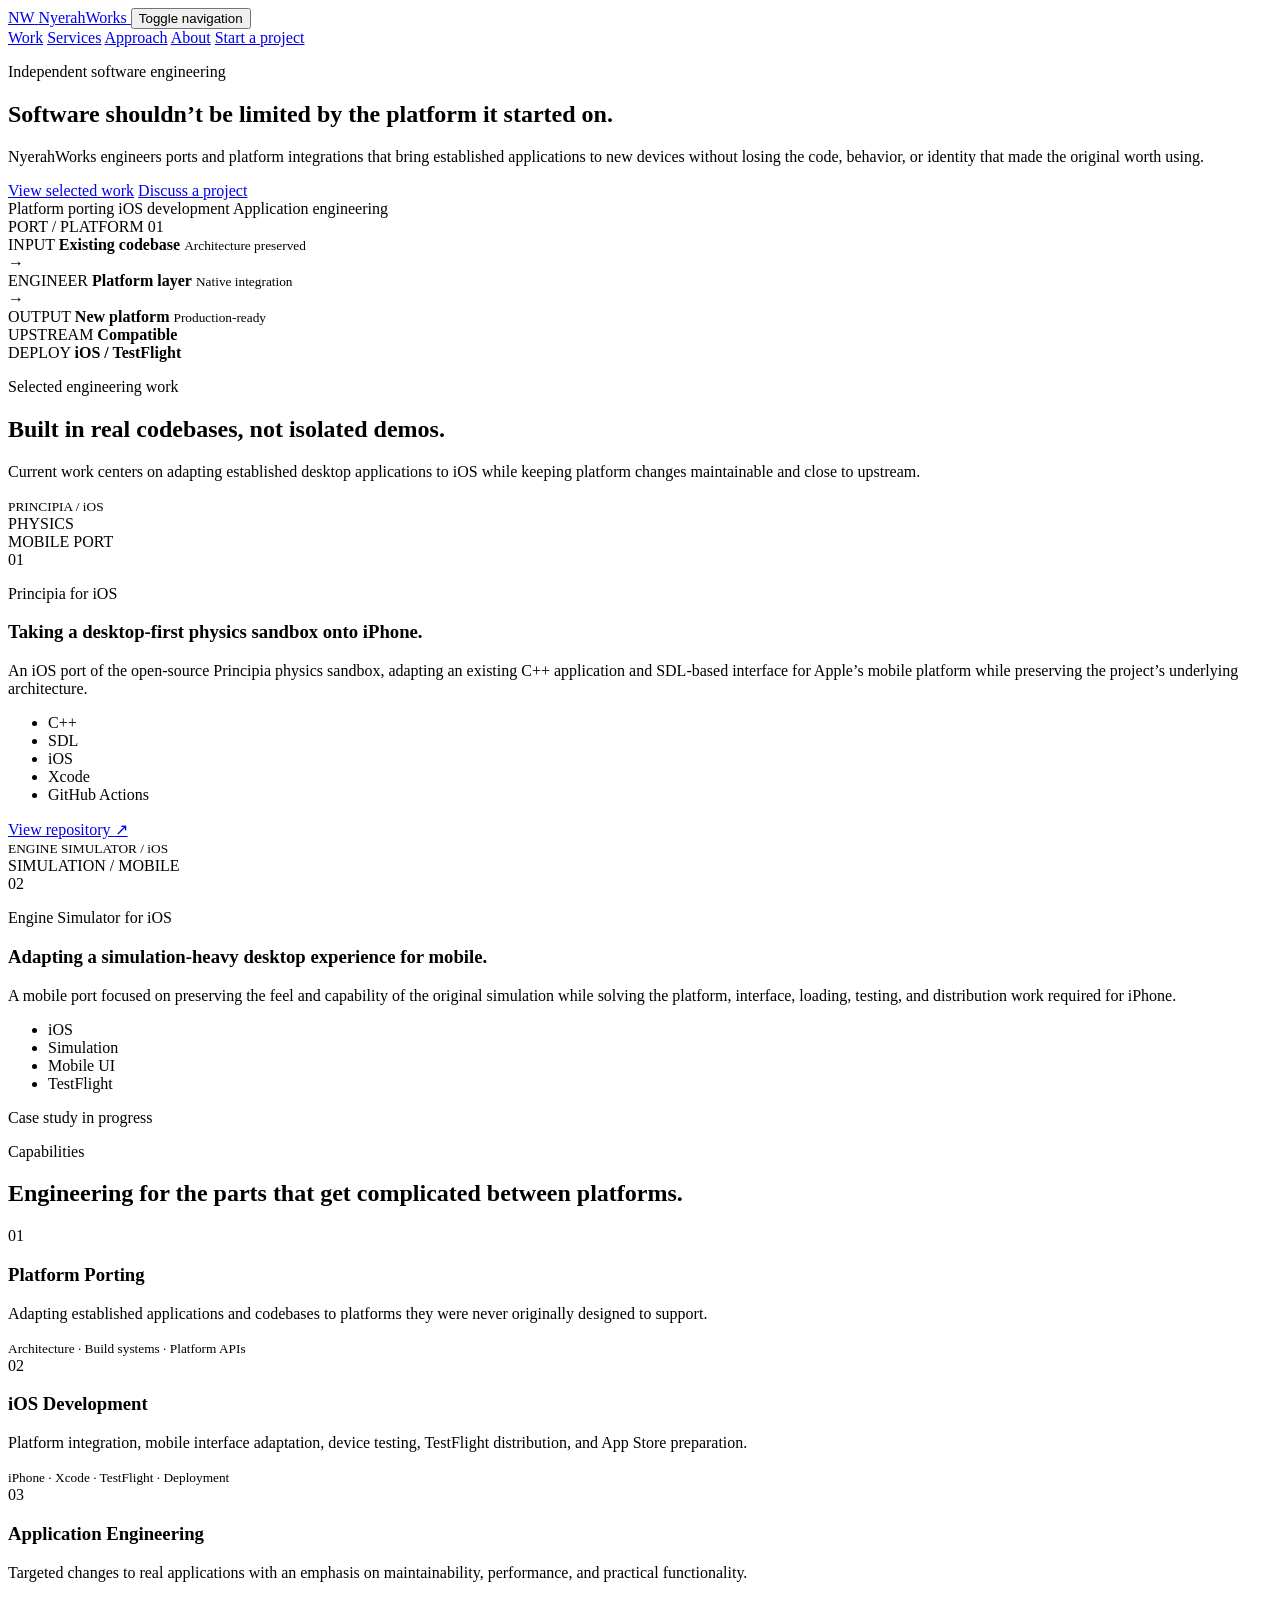
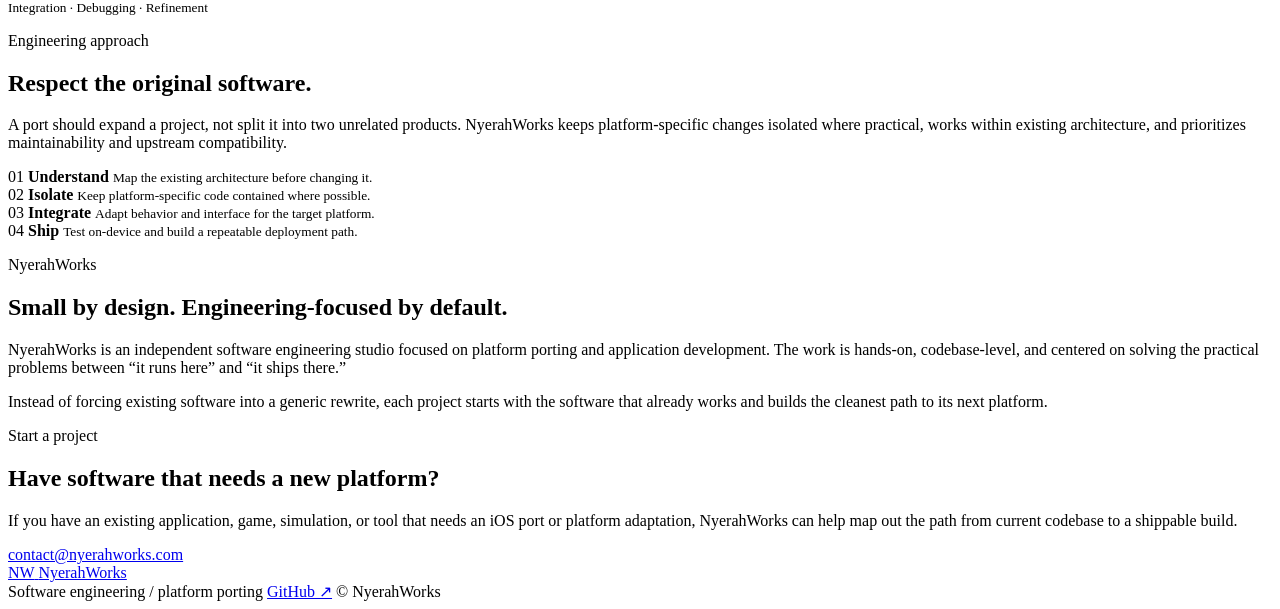
==== index.html @ f7ec05fd "Build initial NyerahWorks homepage" ====
<!doctype html>
<html lang="en">
<head>
  <meta charset="utf-8">
  <meta name="viewport" content="width=device-width, initial-scale=1">
  <meta name="description" content="NyerahWorks is an independent software engineering studio focused on platform porting, iOS development, and application engineering.">
  <meta name="theme-color" content="#0b0d10">
  <title>NyerahWorks — Software Engineering & Platform Porting</title>
  <link rel="stylesheet" href="styles.css">
  <script src="script.js" defer></script>
</head>
<body>
  <div class="site-shell">
    <header class="site-header" data-header>
      <a class="brand" href="#top" aria-label="NyerahWorks home">
        <span class="brand-mark" aria-hidden="true">NW</span>
        <span class="brand-name">NyerahWorks</span>
      </a>

      <button class="menu-button" type="button" aria-expanded="false" aria-controls="site-nav" data-menu-button>
        <span></span><span></span>
        <span class="sr-only">Toggle navigation</span>
      </button>

      <nav class="site-nav" id="site-nav" data-nav>
        <a href="#work">Work</a>
        <a href="#services">Services</a>
        <a href="#approach">Approach</a>
        <a href="#about">About</a>
        <a class="nav-cta" href="#contact">Start a project</a>
      </nav>
    </header>

    <main id="top">
      <section class="hero section-pad">
        <div class="hero-copy reveal">
          <p class="eyebrow">Independent software engineering</p>
          <h1>Software shouldn’t be limited by the platform it started on.</h1>
          <p class="hero-lede">NyerahWorks engineers ports and platform integrations that bring established applications to new devices without losing the code, behavior, or identity that made the original worth using.</p>
          <div class="hero-actions">
            <a class="button button-primary" href="#work">View selected work</a>
            <a class="button button-secondary" href="#contact">Discuss a project</a>
          </div>
          <div class="hero-meta" aria-label="Core capabilities">
            <span>Platform porting</span>
            <span>iOS development</span>
            <span>Application engineering</span>
          </div>
        </div>

        <div class="hero-visual reveal" aria-label="NyerahWorks engineering workflow graphic">
          <div class="visual-grid"></div>
          <div class="pipeline-card pipeline-card-main">
            <div class="panel-topline">
              <span class="status-dot"></span>
              <span>PORT / PLATFORM</span>
              <span>01</span>
            </div>
            <div class="pipeline-flow">
              <div class="pipeline-node">
                <span class="node-kicker">INPUT</span>
                <strong>Existing codebase</strong>
                <small>Architecture preserved</small>
              </div>
              <span class="pipeline-arrow">→</span>
              <div class="pipeline-node active">
                <span class="node-kicker">ENGINEER</span>
                <strong>Platform layer</strong>
                <small>Native integration</small>
              </div>
              <span class="pipeline-arrow">→</span>
              <div class="pipeline-node">
                <span class="node-kicker">OUTPUT</span>
                <strong>New platform</strong>
                <small>Production-ready</small>
              </div>
            </div>
            <div class="code-lines" aria-hidden="true">
              <span style="--w: 78%"></span>
              <span style="--w: 56%"></span>
              <span style="--w: 86%"></span>
              <span style="--w: 43%"></span>
            </div>
          </div>
          <div class="pipeline-card mini-card mini-card-one">
            <span>UPSTREAM</span>
            <strong>Compatible</strong>
          </div>
          <div class="pipeline-card mini-card mini-card-two">
            <span>DEPLOY</span>
            <strong>iOS / TestFlight</strong>
          </div>
        </div>
      </section>

      <section class="work section-pad" id="work">
        <div class="section-heading reveal">
          <div>
            <p class="eyebrow">Selected engineering work</p>
            <h2>Built in real codebases, not isolated demos.</h2>
          </div>
          <p>Current work centers on adapting established desktop applications to iOS while keeping platform changes maintainable and close to upstream.</p>
        </div>

        <article class="project project-principia reveal">
          <div class="project-media">
            <div class="device-window">
              <div class="device-toolbar">
                <span></span><span></span><span></span>
                <small>PRINCIPIA / iOS</small>
              </div>
              <div class="principia-scene" aria-hidden="true">
                <div class="scene-grid"></div>
                <div class="scene-object object-a"></div>
                <div class="scene-object object-b"></div>
                <div class="scene-object object-c"></div>
                <div class="scene-hud hud-one">PHYSICS</div>
                <div class="scene-hud hud-two">MOBILE PORT</div>
              </div>
            </div>
          </div>
          <div class="project-copy">
            <div class="project-number">01</div>
            <p class="eyebrow">Principia for iOS</p>
            <h3>Taking a desktop-first physics sandbox onto iPhone.</h3>
            <p>An iOS port of the open-source Principia physics sandbox, adapting an existing C++ application and SDL-based interface for Apple’s mobile platform while preserving the project’s underlying architecture.</p>
            <ul class="tag-list" aria-label="Principia technologies">
              <li>C++</li>
              <li>SDL</li>
              <li>iOS</li>
              <li>Xcode</li>
              <li>GitHub Actions</li>
            </ul>
            <a class="text-link" href="https://github.com/NyerahMT/principia-ios">View repository <span>↗</span></a>
          </div>
        </article>

        <article class="project project-engine reveal">
          <div class="project-media">
            <div class="device-window">
              <div class="device-toolbar">
                <span></span><span></span><span></span>
                <small>ENGINE SIMULATOR / iOS</small>
              </div>
              <div class="engine-scene" aria-hidden="true">
                <div class="engine-gauge gauge-left"><i></i></div>
                <div class="engine-gauge gauge-right"><i></i></div>
                <div class="waveform"></div>
                <div class="engine-label">SIMULATION / MOBILE</div>
              </div>
            </div>
          </div>
          <div class="project-copy">
            <div class="project-number">02</div>
            <p class="eyebrow">Engine Simulator for iOS</p>
            <h3>Adapting a simulation-heavy desktop experience for mobile.</h3>
            <p>A mobile port focused on preserving the feel and capability of the original simulation while solving the platform, interface, loading, testing, and distribution work required for iPhone.</p>
            <ul class="tag-list" aria-label="Engine Simulator technologies">
              <li>iOS</li>
              <li>Simulation</li>
              <li>Mobile UI</li>
              <li>TestFlight</li>
            </ul>
            <span class="text-link muted">Case study in progress</span>
          </div>
        </article>
      </section>

      <section class="services section-pad" id="services">
        <div class="section-heading reveal">
          <div>
            <p class="eyebrow">Capabilities</p>
            <h2>Engineering for the parts that get complicated between platforms.</h2>
          </div>
        </div>

        <div class="service-grid">
          <article class="service-card reveal">
            <span class="service-index">01</span>
            <h3>Platform Porting</h3>
            <p>Adapting established applications and codebases to platforms they were never originally designed to support.</p>
            <div class="service-line"></div>
            <small>Architecture · Build systems · Platform APIs</small>
          </article>
          <article class="service-card reveal">
            <span class="service-index">02</span>
            <h3>iOS Development</h3>
            <p>Platform integration, mobile interface adaptation, device testing, TestFlight distribution, and App Store preparation.</p>
            <div class="service-line"></div>
            <small>iPhone · Xcode · TestFlight · Deployment</small>
          </article>
          <article class="service-card reveal">
            <span class="service-index">03</span>
            <h3>Application Engineering</h3>
            <p>Targeted changes to real applications with an emphasis on maintainability, performance, and practical functionality.</p>
            <div class="service-line"></div>
            <small>Integration · Debugging · Refinement</small>
          </article>
        </div>
      </section>

      <section class="approach section-pad" id="approach">
        <div class="approach-copy reveal">
          <p class="eyebrow">Engineering approach</p>
          <h2>Respect the original software.</h2>
          <p>A port should expand a project, not split it into two unrelated products. NyerahWorks keeps platform-specific changes isolated where practical, works within existing architecture, and prioritizes maintainability and upstream compatibility.</p>
        </div>
        <div class="approach-diagram reveal">
          <div class="approach-step">
            <span>01</span>
            <strong>Understand</strong>
            <small>Map the existing architecture before changing it.</small>
          </div>
          <div class="approach-step">
            <span>02</span>
            <strong>Isolate</strong>
            <small>Keep platform-specific code contained where possible.</small>
          </div>
          <div class="approach-step">
            <span>03</span>
            <strong>Integrate</strong>
            <small>Adapt behavior and interface for the target platform.</small>
          </div>
          <div class="approach-step">
            <span>04</span>
            <strong>Ship</strong>
            <small>Test on-device and build a repeatable deployment path.</small>
          </div>
        </div>
      </section>

      <section class="about section-pad" id="about">
        <div class="about-card reveal">
          <p class="eyebrow">NyerahWorks</p>
          <h2>Small by design. Engineering-focused by default.</h2>
          <div class="about-columns">
            <p>NyerahWorks is an independent software engineering studio focused on platform porting and application development. The work is hands-on, codebase-level, and centered on solving the practical problems between “it runs here” and “it ships there.”</p>
            <p>Instead of forcing existing software into a generic rewrite, each project starts with the software that already works and builds the cleanest path to its next platform.</p>
          </div>
        </div>
      </section>

      <section class="contact section-pad" id="contact">
        <div class="contact-card reveal">
          <div>
            <p class="eyebrow">Start a project</p>
            <h2>Have software that needs a new platform?</h2>
          </div>
          <div class="contact-copy">
            <p>If you have an existing application, game, simulation, or tool that needs an iOS port or platform adaptation, NyerahWorks can help map out the path from current codebase to a shippable build.</p>
            <a class="button button-primary" href="mailto:contact@nyerahworks.com">contact@nyerahworks.com</a>
          </div>
        </div>
      </section>
    </main>

    <footer class="site-footer">
      <a class="brand footer-brand" href="#top">
        <span class="brand-mark" aria-hidden="true">NW</span>
        <span class="brand-name">NyerahWorks</span>
      </a>
      <div class="footer-meta">
        <span>Software engineering / platform porting</span>
        <a href="https://github.com/NyerahMT">GitHub ↗</a>
        <span>© <span data-year></span> NyerahWorks</span>
      </div>
    </footer>
  </div>
</body>
</html>
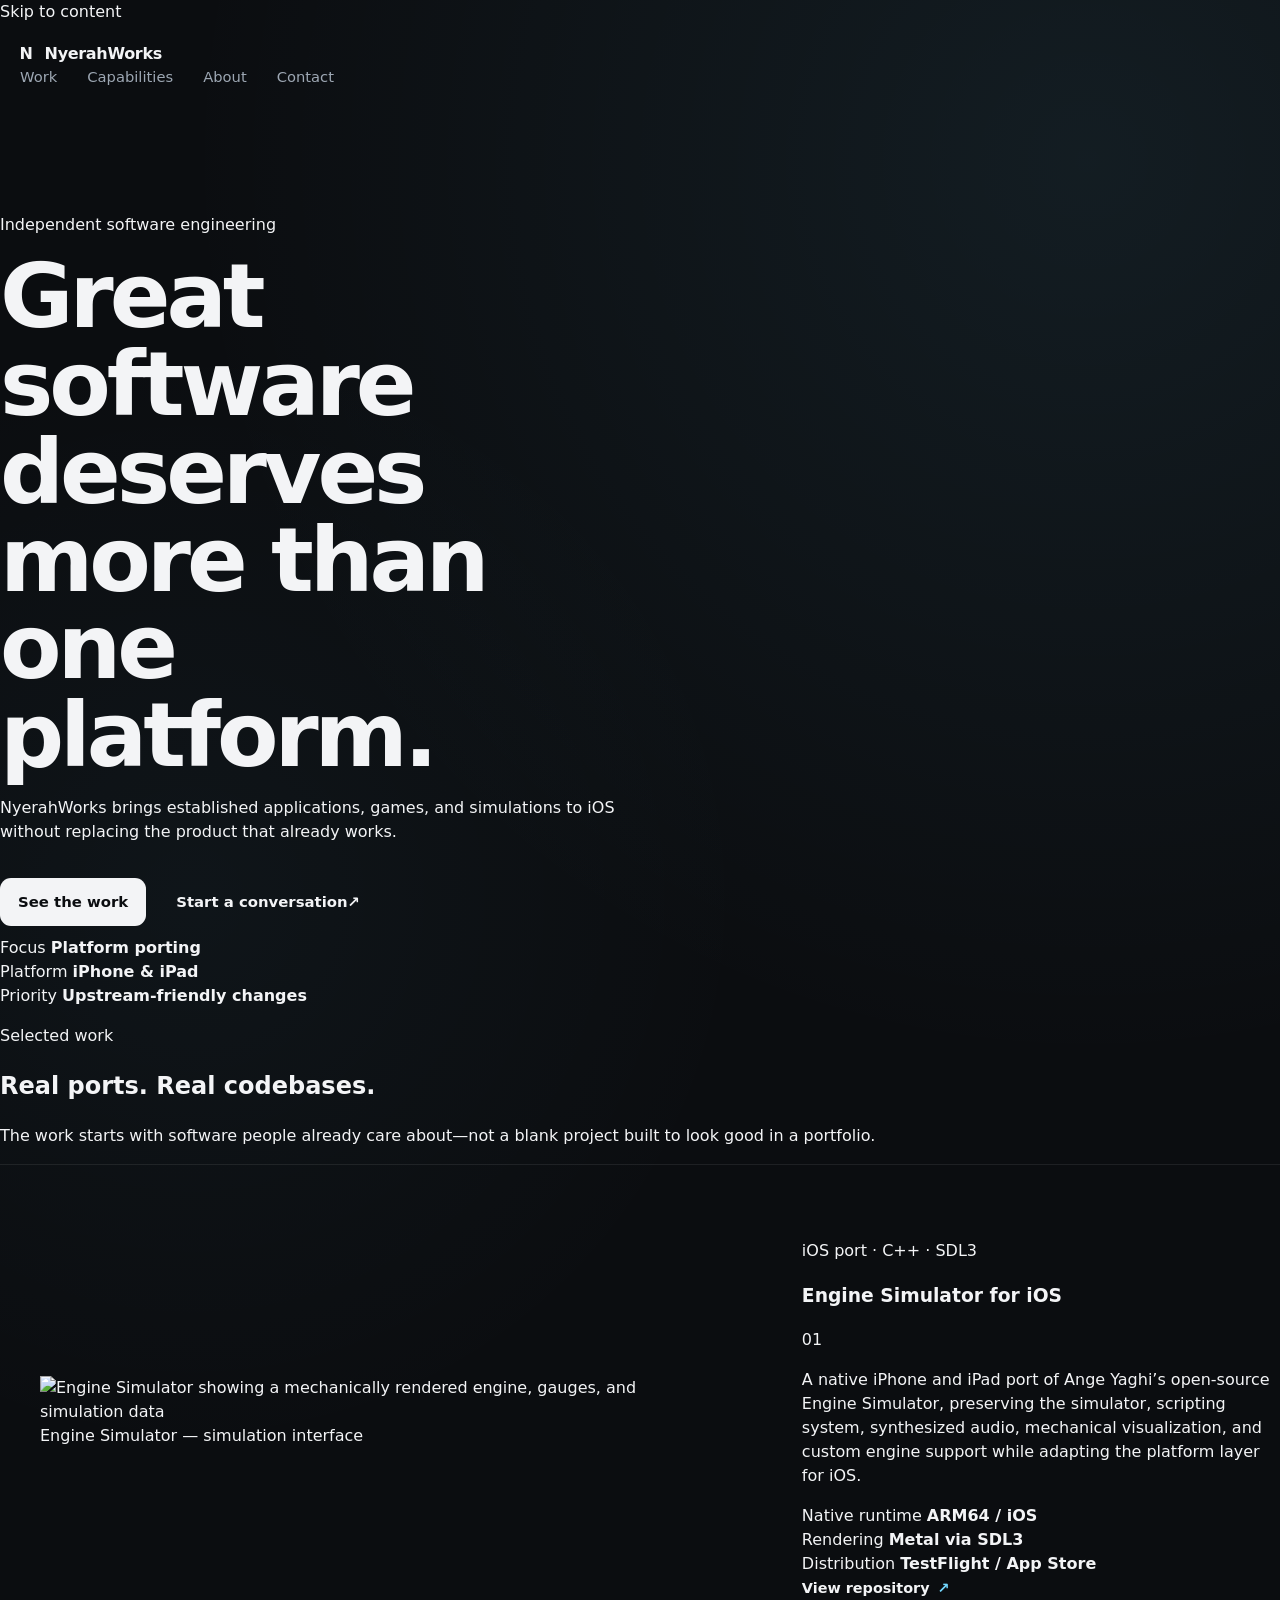
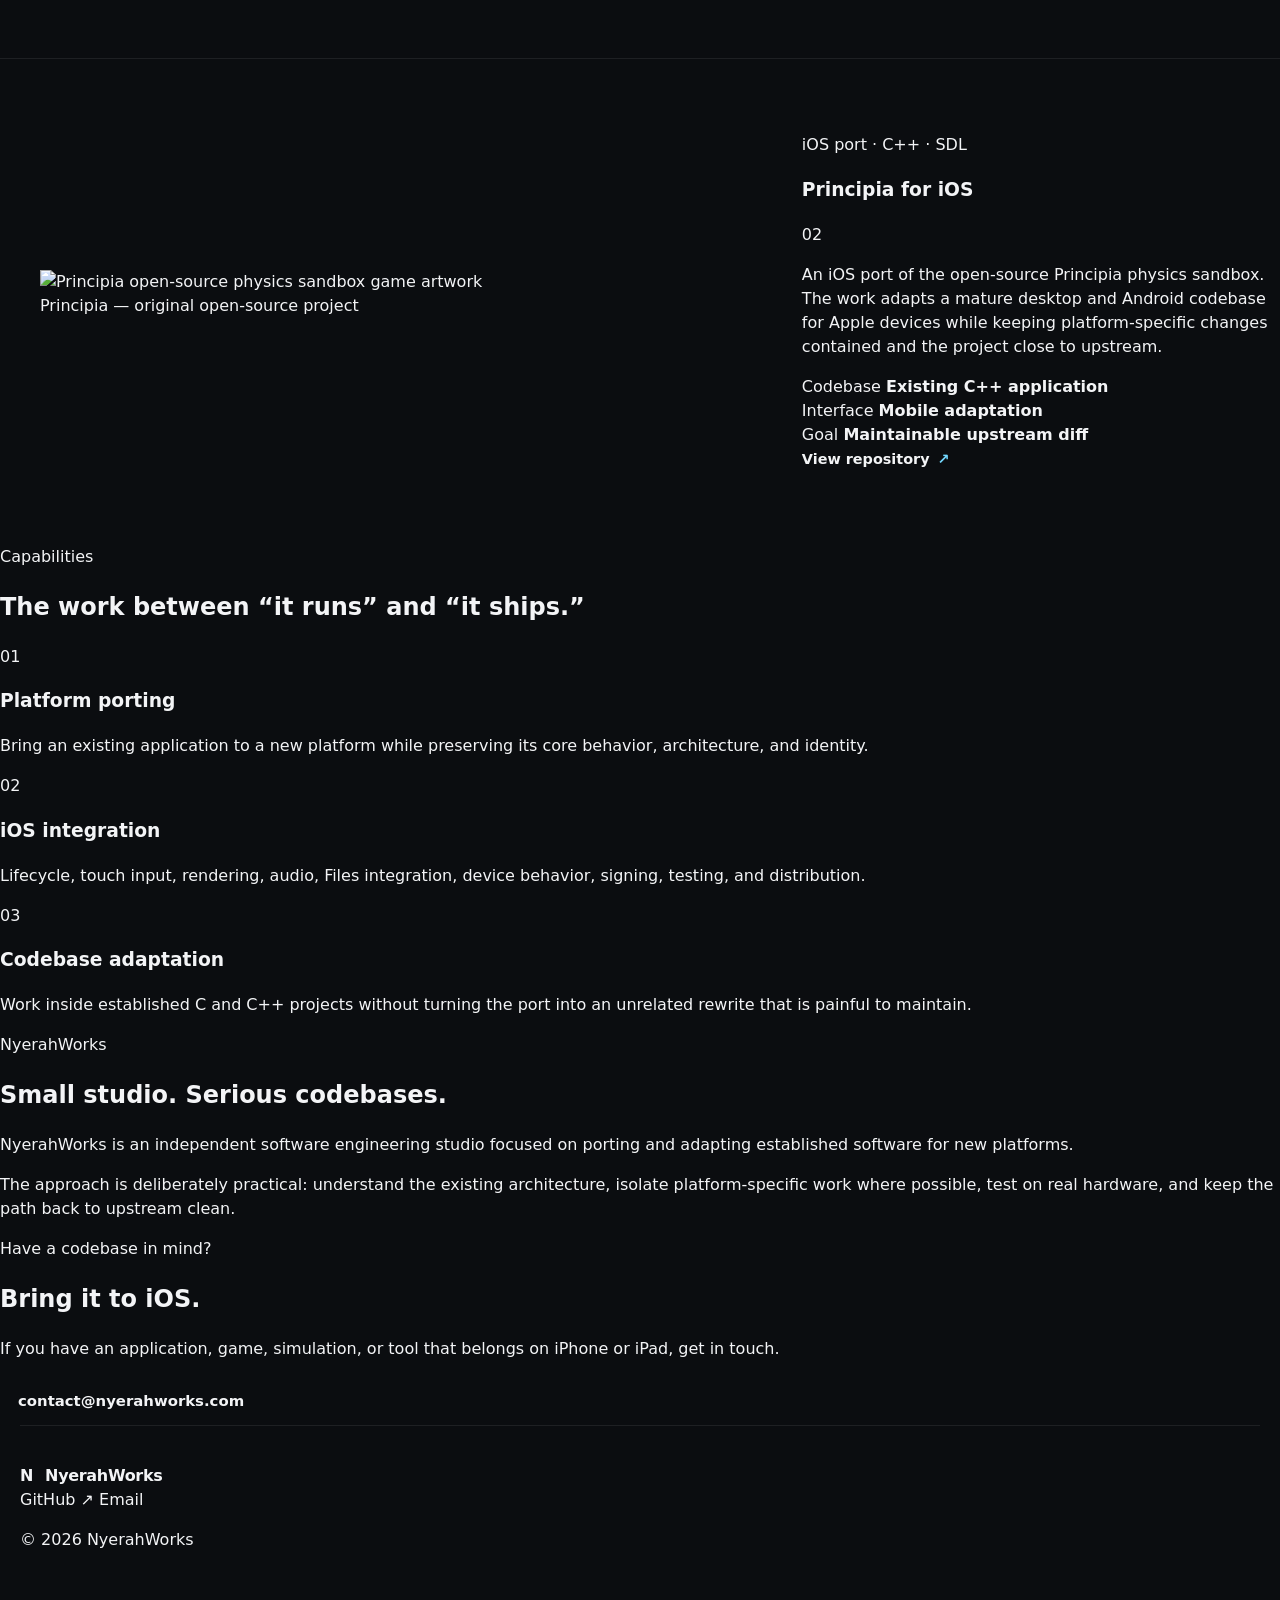
==== commit 9686da82: "Redesign homepage around real project work" ====
--- a/index.html
+++ b/index.html
@@ -2,269 +2,218 @@
 <html lang="en">
 <head>
   <meta charset="utf-8">
-  <meta name="viewport" content="width=device-width, initial-scale=1">
-  <meta name="description" content="NyerahWorks is an independent software engineering studio focused on platform porting, iOS development, and application engineering.">
-  <meta name="theme-color" content="#0b0d10">
-  <title>NyerahWorks — Software Engineering & Platform Porting</title>
+  <meta name="viewport" content="width=device-width, initial-scale=1, viewport-fit=cover">
+  <meta name="description" content="NyerahWorks ports established software, games, and simulations to iOS and other platforms while preserving the original product and codebase.">
+  <meta name="theme-color" content="#0a0a0a">
+  <title>NyerahWorks — Software Porting & iOS Engineering</title>
   <link rel="stylesheet" href="styles.css">
   <script src="script.js" defer></script>
 </head>
 <body>
-  <div class="site-shell">
-    <header class="site-header" data-header>
+  <a class="skip-link" href="#main">Skip to content</a>
+
+  <header class="site-header" data-header>
+    <div class="nav-shell">
       <a class="brand" href="#top" aria-label="NyerahWorks home">
-        <span class="brand-mark" aria-hidden="true">NW</span>
-        <span class="brand-name">NyerahWorks</span>
+        <span class="brand-symbol" aria-hidden="true">N</span>
+        <span>NyerahWorks</span>
       </a>
 
       <button class="menu-button" type="button" aria-expanded="false" aria-controls="site-nav" data-menu-button>
-        <span></span><span></span>
+        <span class="menu-line"></span>
+        <span class="menu-line"></span>
         <span class="sr-only">Toggle navigation</span>
       </button>
 
       <nav class="site-nav" id="site-nav" data-nav>
         <a href="#work">Work</a>
-        <a href="#services">Services</a>
-        <a href="#approach">Approach</a>
+        <a href="#capabilities">Capabilities</a>
         <a href="#about">About</a>
-        <a class="nav-cta" href="#contact">Start a project</a>
+        <a class="nav-contact" href="mailto:contact@nyerahworks.com">Contact</a>
       </nav>
-    </header>
-
-    <main id="top">
-      <section class="hero section-pad">
-        <div class="hero-copy reveal">
-          <p class="eyebrow">Independent software engineering</p>
-          <h1>Software shouldn’t be limited by the platform it started on.</h1>
-          <p class="hero-lede">NyerahWorks engineers ports and platform integrations that bring established applications to new devices without losing the code, behavior, or identity that made the original worth using.</p>
-          <div class="hero-actions">
-            <a class="button button-primary" href="#work">View selected work</a>
-            <a class="button button-secondary" href="#contact">Discuss a project</a>
-          </div>
-          <div class="hero-meta" aria-label="Core capabilities">
-            <span>Platform porting</span>
-            <span>iOS development</span>
-            <span>Application engineering</span>
-          </div>
-        </div>
-
-        <div class="hero-visual reveal" aria-label="NyerahWorks engineering workflow graphic">
-          <div class="visual-grid"></div>
-          <div class="pipeline-card pipeline-card-main">
-            <div class="panel-topline">
-              <span class="status-dot"></span>
-              <span>PORT / PLATFORM</span>
-              <span>01</span>
-            </div>
-            <div class="pipeline-flow">
-              <div class="pipeline-node">
-                <span class="node-kicker">INPUT</span>
-                <strong>Existing codebase</strong>
-                <small>Architecture preserved</small>
-              </div>
-              <span class="pipeline-arrow">→</span>
-              <div class="pipeline-node active">
-                <span class="node-kicker">ENGINEER</span>
-                <strong>Platform layer</strong>
-                <small>Native integration</small>
-              </div>
-              <span class="pipeline-arrow">→</span>
-              <div class="pipeline-node">
-                <span class="node-kicker">OUTPUT</span>
-                <strong>New platform</strong>
-                <small>Production-ready</small>
-              </div>
-            </div>
-            <div class="code-lines" aria-hidden="true">
-              <span style="--w: 78%"></span>
-              <span style="--w: 56%"></span>
-              <span style="--w: 86%"></span>
-              <span style="--w: 43%"></span>
-            </div>
-          </div>
-          <div class="pipeline-card mini-card mini-card-one">
-            <span>UPSTREAM</span>
-            <strong>Compatible</strong>
-          </div>
-          <div class="pipeline-card mini-card mini-card-two">
-            <span>DEPLOY</span>
-            <strong>iOS / TestFlight</strong>
-          </div>
-        </div>
-      </section>
-
-      <section class="work section-pad" id="work">
-        <div class="section-heading reveal">
-          <div>
-            <p class="eyebrow">Selected engineering work</p>
-            <h2>Built in real codebases, not isolated demos.</h2>
-          </div>
-          <p>Current work centers on adapting established desktop applications to iOS while keeping platform changes maintainable and close to upstream.</p>
-        </div>
-
-        <article class="project project-principia reveal">
-          <div class="project-media">
-            <div class="device-window">
-              <div class="device-toolbar">
-                <span></span><span></span><span></span>
-                <small>PRINCIPIA / iOS</small>
-              </div>
-              <div class="principia-scene" aria-hidden="true">
-                <div class="scene-grid"></div>
-                <div class="scene-object object-a"></div>
-                <div class="scene-object object-b"></div>
-                <div class="scene-object object-c"></div>
-                <div class="scene-hud hud-one">PHYSICS</div>
-                <div class="scene-hud hud-two">MOBILE PORT</div>
-              </div>
-            </div>
-          </div>
-          <div class="project-copy">
-            <div class="project-number">01</div>
-            <p class="eyebrow">Principia for iOS</p>
-            <h3>Taking a desktop-first physics sandbox onto iPhone.</h3>
-            <p>An iOS port of the open-source Principia physics sandbox, adapting an existing C++ application and SDL-based interface for Apple’s mobile platform while preserving the project’s underlying architecture.</p>
-            <ul class="tag-list" aria-label="Principia technologies">
-              <li>C++</li>
-              <li>SDL</li>
-              <li>iOS</li>
-              <li>Xcode</li>
-              <li>GitHub Actions</li>
-            </ul>
-            <a class="text-link" href="https://github.com/NyerahMT/principia-ios">View repository <span>↗</span></a>
-          </div>
-        </article>
-
-        <article class="project project-engine reveal">
-          <div class="project-media">
-            <div class="device-window">
-              <div class="device-toolbar">
-                <span></span><span></span><span></span>
-                <small>ENGINE SIMULATOR / iOS</small>
-              </div>
-              <div class="engine-scene" aria-hidden="true">
-                <div class="engine-gauge gauge-left"><i></i></div>
-                <div class="engine-gauge gauge-right"><i></i></div>
-                <div class="waveform"></div>
-                <div class="engine-label">SIMULATION / MOBILE</div>
-              </div>
-            </div>
-          </div>
-          <div class="project-copy">
-            <div class="project-number">02</div>
-            <p class="eyebrow">Engine Simulator for iOS</p>
-            <h3>Adapting a simulation-heavy desktop experience for mobile.</h3>
-            <p>A mobile port focused on preserving the feel and capability of the original simulation while solving the platform, interface, loading, testing, and distribution work required for iPhone.</p>
-            <ul class="tag-list" aria-label="Engine Simulator technologies">
-              <li>iOS</li>
-              <li>Simulation</li>
-              <li>Mobile UI</li>
-              <li>TestFlight</li>
-            </ul>
-            <span class="text-link muted">Case study in progress</span>
-          </div>
-        </article>
-      </section>
-
-      <section class="services section-pad" id="services">
-        <div class="section-heading reveal">
-          <div>
-            <p class="eyebrow">Capabilities</p>
-            <h2>Engineering for the parts that get complicated between platforms.</h2>
-          </div>
-        </div>
-
-        <div class="service-grid">
-          <article class="service-card reveal">
-            <span class="service-index">01</span>
-            <h3>Platform Porting</h3>
-            <p>Adapting established applications and codebases to platforms they were never originally designed to support.</p>
-            <div class="service-line"></div>
-            <small>Architecture · Build systems · Platform APIs</small>
+    </div>
+  </header>
+
+  <main id="main">
+    <section class="hero" id="top">
+      <div class="shell hero-shell">
+        <p class="kicker">Independent software engineering</p>
+        <h1>Great software deserves more than one platform.</h1>
+        <p class="hero-copy">NyerahWorks brings established applications, games, and simulations to iOS without replacing the product that already works.</p>
+        <div class="hero-actions">
+          <a class="button button-primary" href="#work">See the work</a>
+          <a class="button button-quiet" href="mailto:contact@nyerahworks.com">Start a conversation <span aria-hidden="true">↗</span></a>
+        </div>
+      </div>
+    </section>
+
+    <section class="proof-strip" aria-label="Engineering focus">
+      <div class="shell proof-grid">
+        <div>
+          <span class="proof-label">Focus</span>
+          <strong>Platform porting</strong>
+        </div>
+        <div>
+          <span class="proof-label">Platform</span>
+          <strong>iPhone &amp; iPad</strong>
+        </div>
+        <div>
+          <span class="proof-label">Priority</span>
+          <strong>Upstream-friendly changes</strong>
+        </div>
+      </div>
+    </section>
+
+    <section class="section shell" id="work">
+      <header class="section-intro">
+        <p class="kicker">Selected work</p>
+        <h2>Real ports. Real codebases.</h2>
+        <p>The work starts with software people already care about—not a blank project built to look good in a portfolio.</p>
+      </header>
+
+      <article class="project project-featured">
+        <a class="project-image-link" href="https://github.com/NyerahMT/engine-sim-ios" aria-label="View Engine Simulator iOS repository">
+          <figure class="project-figure">
+            <img src="https://raw.githubusercontent.com/NyerahMT/engine-sim-ios/master/docs/public/screenshots/screenshot_v01.png" alt="Engine Simulator showing a mechanically rendered engine, gauges, and simulation data" loading="eager" decoding="async">
+            <figcaption>Engine Simulator — simulation interface</figcaption>
+          </figure>
+        </a>
+
+        <div class="project-body">
+          <div class="project-heading-row">
+            <div>
+              <p class="project-type">iOS port · C++ · SDL3</p>
+              <h3>Engine Simulator for iOS</h3>
+            </div>
+            <span class="project-index">01</span>
+          </div>
+          <p class="project-summary">A native iPhone and iPad port of Ange Yaghi’s open-source Engine Simulator, preserving the simulator, scripting system, synthesized audio, mechanical visualization, and custom engine support while adapting the platform layer for iOS.</p>
+          <div class="project-details">
+            <div>
+              <span>Native runtime</span>
+              <strong>ARM64 / iOS</strong>
+            </div>
+            <div>
+              <span>Rendering</span>
+              <strong>Metal via SDL3</strong>
+            </div>
+            <div>
+              <span>Distribution</span>
+              <strong>TestFlight / App Store</strong>
+            </div>
+          </div>
+          <a class="text-link" href="https://github.com/NyerahMT/engine-sim-ios">View repository <span aria-hidden="true">↗</span></a>
+        </div>
+      </article>
+
+      <article class="project project-secondary">
+        <a class="project-image-link" href="https://github.com/NyerahMT/principia-ios" aria-label="View Principia iOS repository">
+          <figure class="project-figure principia-figure">
+            <img src="https://raw.githubusercontent.com/Bithack/principia/master/data-src/github-image0.gif" alt="Principia open-source physics sandbox game artwork" loading="lazy" decoding="async">
+            <figcaption>Principia — original open-source project</figcaption>
+          </figure>
+        </a>
+
+        <div class="project-body">
+          <div class="project-heading-row">
+            <div>
+              <p class="project-type">iOS port · C++ · SDL</p>
+              <h3>Principia for iOS</h3>
+            </div>
+            <span class="project-index">02</span>
+          </div>
+          <p class="project-summary">An iOS port of the open-source Principia physics sandbox. The work adapts a mature desktop and Android codebase for Apple devices while keeping platform-specific changes contained and the project close to upstream.</p>
+          <div class="project-details">
+            <div>
+              <span>Codebase</span>
+              <strong>Existing C++ application</strong>
+            </div>
+            <div>
+              <span>Interface</span>
+              <strong>Mobile adaptation</strong>
+            </div>
+            <div>
+              <span>Goal</span>
+              <strong>Maintainable upstream diff</strong>
+            </div>
+          </div>
+          <a class="text-link" href="https://github.com/NyerahMT/principia-ios">View repository <span aria-hidden="true">↗</span></a>
+        </div>
+      </article>
+    </section>
+
+    <section class="section capabilities-section" id="capabilities">
+      <div class="shell">
+        <header class="section-intro compact-intro">
+          <p class="kicker">Capabilities</p>
+          <h2>The work between “it runs” and “it ships.”</h2>
+        </header>
+
+        <div class="capability-list">
+          <article>
+            <span class="capability-number">01</span>
+            <div>
+              <h3>Platform porting</h3>
+              <p>Bring an existing application to a new platform while preserving its core behavior, architecture, and identity.</p>
+            </div>
           </article>
-          <article class="service-card reveal">
-            <span class="service-index">02</span>
-            <h3>iOS Development</h3>
-            <p>Platform integration, mobile interface adaptation, device testing, TestFlight distribution, and App Store preparation.</p>
-            <div class="service-line"></div>
-            <small>iPhone · Xcode · TestFlight · Deployment</small>
+          <article>
+            <span class="capability-number">02</span>
+            <div>
+              <h3>iOS integration</h3>
+              <p>Lifecycle, touch input, rendering, audio, Files integration, device behavior, signing, testing, and distribution.</p>
+            </div>
           </article>
-          <article class="service-card reveal">
-            <span class="service-index">03</span>
-            <h3>Application Engineering</h3>
-            <p>Targeted changes to real applications with an emphasis on maintainability, performance, and practical functionality.</p>
-            <div class="service-line"></div>
-            <small>Integration · Debugging · Refinement</small>
+          <article>
+            <span class="capability-number">03</span>
+            <div>
+              <h3>Codebase adaptation</h3>
+              <p>Work inside established C and C++ projects without turning the port into an unrelated rewrite that is painful to maintain.</p>
+            </div>
           </article>
         </div>
-      </section>
-
-      <section class="approach section-pad" id="approach">
-        <div class="approach-copy reveal">
-          <p class="eyebrow">Engineering approach</p>
-          <h2>Respect the original software.</h2>
-          <p>A port should expand a project, not split it into two unrelated products. NyerahWorks keeps platform-specific changes isolated where practical, works within existing architecture, and prioritizes maintainability and upstream compatibility.</p>
-        </div>
-        <div class="approach-diagram reveal">
-          <div class="approach-step">
-            <span>01</span>
-            <strong>Understand</strong>
-            <small>Map the existing architecture before changing it.</small>
-          </div>
-          <div class="approach-step">
-            <span>02</span>
-            <strong>Isolate</strong>
-            <small>Keep platform-specific code contained where possible.</small>
-          </div>
-          <div class="approach-step">
-            <span>03</span>
-            <strong>Integrate</strong>
-            <small>Adapt behavior and interface for the target platform.</small>
-          </div>
-          <div class="approach-step">
-            <span>04</span>
-            <strong>Ship</strong>
-            <small>Test on-device and build a repeatable deployment path.</small>
-          </div>
-        </div>
-      </section>
-
-      <section class="about section-pad" id="about">
-        <div class="about-card reveal">
-          <p class="eyebrow">NyerahWorks</p>
-          <h2>Small by design. Engineering-focused by default.</h2>
-          <div class="about-columns">
-            <p>NyerahWorks is an independent software engineering studio focused on platform porting and application development. The work is hands-on, codebase-level, and centered on solving the practical problems between “it runs here” and “it ships there.”</p>
-            <p>Instead of forcing existing software into a generic rewrite, each project starts with the software that already works and builds the cleanest path to its next platform.</p>
-          </div>
-        </div>
-      </section>
-
-      <section class="contact section-pad" id="contact">
-        <div class="contact-card reveal">
-          <div>
-            <p class="eyebrow">Start a project</p>
-            <h2>Have software that needs a new platform?</h2>
-          </div>
-          <div class="contact-copy">
-            <p>If you have an existing application, game, simulation, or tool that needs an iOS port or platform adaptation, NyerahWorks can help map out the path from current codebase to a shippable build.</p>
-            <a class="button button-primary" href="mailto:contact@nyerahworks.com">contact@nyerahworks.com</a>
-          </div>
-        </div>
-      </section>
-    </main>
-
-    <footer class="site-footer">
-      <a class="brand footer-brand" href="#top">
-        <span class="brand-mark" aria-hidden="true">NW</span>
-        <span class="brand-name">NyerahWorks</span>
+      </div>
+    </section>
+
+    <section class="section shell about-section" id="about">
+      <div class="about-grid">
+        <div>
+          <p class="kicker">NyerahWorks</p>
+          <h2>Small studio. Serious codebases.</h2>
+        </div>
+        <div class="about-copy">
+          <p>NyerahWorks is an independent software engineering studio focused on porting and adapting established software for new platforms.</p>
+          <p>The approach is deliberately practical: understand the existing architecture, isolate platform-specific work where possible, test on real hardware, and keep the path back to upstream clean.</p>
+        </div>
+      </div>
+    </section>
+
+    <section class="contact-section" id="contact">
+      <div class="shell contact-grid">
+        <div>
+          <p class="kicker">Have a codebase in mind?</p>
+          <h2>Bring it to iOS.</h2>
+        </div>
+        <div class="contact-side">
+          <p>If you have an application, game, simulation, or tool that belongs on iPhone or iPad, get in touch.</p>
+          <a class="button button-light" href="mailto:contact@nyerahworks.com">contact@nyerahworks.com</a>
+        </div>
+      </div>
+    </section>
+  </main>
+
+  <footer class="site-footer">
+    <div class="shell footer-grid">
+      <a class="brand" href="#top" aria-label="Back to top">
+        <span class="brand-symbol" aria-hidden="true">N</span>
+        <span>NyerahWorks</span>
       </a>
-      <div class="footer-meta">
-        <span>Software engineering / platform porting</span>
-        <a href="https://github.com/NyerahMT">GitHub ↗</a>
-        <span>© <span data-year></span> NyerahWorks</span>
-      </div>
-    </footer>
-  </div>
+      <div class="footer-links">
+        <a href="https://github.com/NyerahMT">GitHub <span aria-hidden="true">↗</span></a>
+        <a href="mailto:contact@nyerahworks.com">Email</a>
+      </div>
+      <p>© <span data-year></span> NyerahWorks</p>
+    </div>
+  </footer>
 </body>
 </html>
--- a/styles.css
+++ b/styles.css
@@ -0,0 +1,1052 @@
+:root {
+  --bg: #0b0d10;
+  --bg-soft: #111419;
+  --panel: #14181e;
+  --panel-2: #191e25;
+  --text: #f3f4f6;
+  --muted: #9da7b3;
+  --muted-2: #6f7a87;
+  --line: rgba(255, 255, 255, 0.08);
+  --accent: #73d8ff;
+  --accent-2: #b4efff;
+  --max: 1240px;
+  --radius: 20px;
+}
+
+* {
+  box-sizing: border-box;
+}
+
+html {
+  scroll-behavior: smooth;
+}
+
+body {
+  margin: 0;
+  background:
+    radial-gradient(circle at 85% 5%, rgba(115, 216, 255, 0.08), transparent 28%),
+    radial-gradient(circle at 15% 28%, rgba(115, 216, 255, 0.04), transparent 22%),
+    var(--bg);
+  color: var(--text);
+  font-family: Inter, ui-sans-serif, system-ui, -apple-system, BlinkMacSystemFont, "Segoe UI", sans-serif;
+  line-height: 1.5;
+  -webkit-font-smoothing: antialiased;
+}
+
+a {
+  color: inherit;
+  text-decoration: none;
+}
+
+button,
+a {
+  -webkit-tap-highlight-color: transparent;
+}
+
+img,
+svg {
+  display: block;
+  max-width: 100%;
+}
+
+.site-shell {
+  width: min(100%, 1600px);
+  margin: 0 auto;
+  min-height: 100vh;
+}
+
+.site-header {
+  position: sticky;
+  top: 0;
+  z-index: 100;
+  display: flex;
+  align-items: center;
+  justify-content: space-between;
+  width: min(calc(100% - 40px), var(--max));
+  margin: 0 auto;
+  padding: 18px 0;
+  border-bottom: 1px solid transparent;
+  transition: background 180ms ease, border-color 180ms ease, backdrop-filter 180ms ease;
+}
+
+.site-header.scrolled {
+  background: rgba(11, 13, 16, 0.78);
+  border-color: var(--line);
+  backdrop-filter: blur(16px);
+}
+
+.brand {
+  display: inline-flex;
+  align-items: center;
+  gap: 12px;
+  font-weight: 700;
+  letter-spacing: -0.02em;
+}
+
+.brand-mark {
+  display: grid;
+  place-items: center;
+  width: 34px;
+  height: 34px;
+  border: 1px solid rgba(115, 216, 255, 0.35);
+  border-radius: 9px;
+  background: linear-gradient(135deg, rgba(115, 216, 255, 0.15), rgba(255, 255, 255, 0.02));
+  color: var(--accent-2);
+  font-size: 0.72rem;
+  letter-spacing: 0.08em;
+}
+
+.brand-name {
+  font-size: 1rem;
+}
+
+.site-nav {
+  display: flex;
+  align-items: center;
+  gap: 30px;
+  color: var(--muted);
+  font-size: 0.92rem;
+}
+
+.site-nav a {
+  transition: color 160ms ease;
+}
+
+.site-nav a:hover {
+  color: var(--text);
+}
+
+.site-nav .nav-cta {
+  padding: 10px 14px;
+  border: 1px solid var(--line);
+  border-radius: 10px;
+  background: rgba(255, 255, 255, 0.03);
+  color: var(--text);
+}
+
+.menu-button {
+  display: none;
+  width: 42px;
+  height: 42px;
+  padding: 0;
+  border: 1px solid var(--line);
+  border-radius: 10px;
+  background: var(--panel);
+}
+
+.menu-button span:not(.sr-only) {
+  display: block;
+  width: 18px;
+  height: 1px;
+  margin: 5px auto;
+  background: var(--text);
+}
+
+.sr-only {
+  position: absolute;
+  width: 1px;
+  height: 1px;
+  padding: 0;
+  margin: -1px;
+  overflow: hidden;
+  clip: rect(0, 0, 0, 0);
+  white-space: nowrap;
+  border: 0;
+}
+
+.section-pad {
+  width: min(calc(100% - 40px), var(--max));
+  margin: 0 auto;
+  padding: 120px 0;
+}
+
+.eyebrow {
+  margin: 0 0 14px;
+  color: var(--accent);
+  font-family: ui-monospace, SFMono-Regular, Menlo, Monaco, Consolas, monospace;
+  font-size: 0.76rem;
+  font-weight: 700;
+  letter-spacing: 0.12em;
+  text-transform: uppercase;
+}
+
+.hero {
+  display: grid;
+  grid-template-columns: 1.04fr 0.96fr;
+  gap: 72px;
+  align-items: center;
+  min-height: calc(100vh - 71px);
+  padding-top: 80px;
+}
+
+.hero h1,
+.section-heading h2,
+.approach h2,
+.about h2,
+.contact h2 {
+  margin: 0;
+  letter-spacing: -0.045em;
+  line-height: 0.98;
+}
+
+.hero h1 {
+  max-width: 790px;
+  font-size: clamp(3.7rem, 7vw, 7.7rem);
+  font-weight: 720;
+}
+
+.hero-lede {
+  max-width: 690px;
+  margin: 28px 0 0;
+  color: var(--muted);
+  font-size: clamp(1rem, 1.5vw, 1.2rem);
+  line-height: 1.75;
+}
+
+.hero-actions {
+  display: flex;
+  flex-wrap: wrap;
+  gap: 12px;
+  margin-top: 34px;
+}
+
+.button {
+  display: inline-flex;
+  align-items: center;
+  justify-content: center;
+  min-height: 48px;
+  padding: 0 18px;
+  border-radius: 11px;
+  font-size: 0.93rem;
+  font-weight: 700;
+  transition: transform 160ms ease, border-color 160ms ease, background 160ms ease;
+}
+
+.button:hover {
+  transform: translateY(-1px);
+}
+
+.button-primary {
+  background: var(--text);
+  color: #0b0d10;
+}
+
+.button-secondary {
+  border: 1px solid var(--line);
+  background: rgba(255, 255, 255, 0.03);
+}
+
+.hero-meta {
+  display: flex;
+  flex-wrap: wrap;
+  gap: 18px;
+  margin-top: 34px;
+  color: var(--muted-2);
+  font-size: 0.79rem;
+}
+
+.hero-meta span:not(:last-child)::after {
+  content: "/";
+  margin-left: 18px;
+  color: #3e4650;
+}
+
+.hero-visual {
+  position: relative;
+  min-height: 560px;
+  border: 1px solid var(--line);
+  border-radius: 28px;
+  overflow: hidden;
+  background:
+    radial-gradient(circle at 66% 34%, rgba(115, 216, 255, 0.11), transparent 34%),
+    linear-gradient(145deg, #11151a, #0c0f13);
+}
+
+.visual-grid,
+.scene-grid {
+  position: absolute;
+  inset: 0;
+  background-image:
+    linear-gradient(rgba(255, 255, 255, 0.035) 1px, transparent 1px),
+    linear-gradient(90deg, rgba(255, 255, 255, 0.035) 1px, transparent 1px);
+  background-size: 34px 34px;
+  mask-image: linear-gradient(to bottom, black, transparent 86%);
+}
+
+.pipeline-card {
+  position: absolute;
+  border: 1px solid rgba(255, 255, 255, 0.09);
+  border-radius: 15px;
+  background: rgba(17, 21, 26, 0.9);
+  box-shadow: 0 30px 80px rgba(0, 0, 0, 0.28);
+  backdrop-filter: blur(12px);
+}
+
+.pipeline-card-main {
+  left: 7%;
+  top: 18%;
+  width: 86%;
+  padding: 20px;
+}
+
+.panel-topline {
+  display: grid;
+  grid-template-columns: auto 1fr auto;
+  gap: 10px;
+  align-items: center;
+  padding-bottom: 16px;
+  border-bottom: 1px solid var(--line);
+  color: var(--muted-2);
+  font: 700 0.67rem/1 ui-monospace, SFMono-Regular, Menlo, monospace;
+  letter-spacing: 0.1em;
+}
+
+.status-dot {
+  width: 8px;
+  height: 8px;
+  border-radius: 999px;
+  background: var(--accent);
+  box-shadow: 0 0 18px rgba(115, 216, 255, 0.8);
+}
+
+.pipeline-flow {
+  display: grid;
+  grid-template-columns: 1fr auto 1fr auto 1fr;
+  gap: 10px;
+  align-items: stretch;
+  padding: 22px 0;
+}
+
+.pipeline-node {
+  min-width: 0;
+  padding: 16px;
+  border: 1px solid var(--line);
+  border-radius: 12px;
+  background: rgba(255, 255, 255, 0.015);
+}
+
+.pipeline-node.active {
+  border-color: rgba(115, 216, 255, 0.36);
+  background: rgba(115, 216, 255, 0.08);
+}
+
+.node-kicker,
+.pipeline-node small,
+.mini-card span {
+  display: block;
+  color: var(--muted-2);
+  font: 700 0.62rem/1.35 ui-monospace, SFMono-Regular, Menlo, monospace;
+  letter-spacing: 0.08em;
+}
+
+.pipeline-node strong {
+  display: block;
+  margin: 10px 0 6px;
+  font-size: 0.9rem;
+}
+
+.pipeline-arrow {
+  align-self: center;
+  color: var(--muted-2);
+}
+
+.code-lines {
+  display: grid;
+  gap: 7px;
+  padding-top: 18px;
+  border-top: 1px solid var(--line);
+}
+
+.code-lines span {
+  width: var(--w);
+  height: 5px;
+  border-radius: 999px;
+  background: linear-gradient(90deg, rgba(115, 216, 255, 0.45), rgba(255, 255, 255, 0.07));
+}
+
+.mini-card {
+  width: 190px;
+  padding: 16px;
+}
+
+.mini-card strong {
+  display: block;
+  margin-top: 8px;
+  font-size: 0.86rem;
+}
+
+.mini-card-one {
+  left: 11%;
+  bottom: 11%;
+}
+
+.mini-card-two {
+  right: 9%;
+  bottom: 7%;
+}
+
+.section-heading {
+  display: grid;
+  grid-template-columns: 1.1fr 0.9fr;
+  gap: 80px;
+  align-items: end;
+  margin-bottom: 56px;
+}
+
+.section-heading h2,
+.approach h2,
+.about h2,
+.contact h2 {
+  font-size: clamp(2.5rem, 5vw, 5.2rem);
+}
+
+.section-heading > p {
+  margin: 0;
+  color: var(--muted);
+  line-height: 1.8;
+}
+
+.work {
+  border-top: 1px solid var(--line);
+}
+
+.project {
+  display: grid;
+  grid-template-columns: minmax(0, 1.22fr) minmax(320px, 0.78fr);
+  gap: 54px;
+  align-items: center;
+  padding: 58px 0;
+  border-top: 1px solid var(--line);
+}
+
+.project-engine .project-media {
+  order: 2;
+}
+
+.project-engine .project-copy {
+  order: 1;
+}
+
+.project-media {
+  min-width: 0;
+}
+
+.device-window {
+  overflow: hidden;
+  border: 1px solid rgba(255, 255, 255, 0.09);
+  border-radius: 20px;
+  background: #101319;
+  box-shadow: 0 28px 80px rgba(0, 0, 0, 0.22);
+}
+
+.device-toolbar {
+  display: flex;
+  align-items: center;
+  gap: 7px;
+  height: 42px;
+  padding: 0 14px;
+  border-bottom: 1px solid var(--line);
+  color: var(--muted-2);
+}
+
+.device-toolbar > span {
+  width: 7px;
+  height: 7px;
+  border-radius: 999px;
+  background: #343a43;
+}
+
+.device-toolbar small {
+  margin-left: auto;
+  font: 700 0.62rem/1 ui-monospace, SFMono-Regular, Menlo, monospace;
+  letter-spacing: 0.08em;
+}
+
+.principia-scene,
+.engine-scene {
+  position: relative;
+  min-height: 430px;
+  overflow: hidden;
+}
+
+.principia-scene {
+  background:
+    radial-gradient(circle at 62% 40%, rgba(115, 216, 255, 0.12), transparent 24%),
+    linear-gradient(180deg, #151a20, #0b0e12);
+}
+
+.scene-object {
+  position: absolute;
+  border: 1px solid rgba(115, 216, 255, 0.5);
+  background: rgba(115, 216, 255, 0.07);
+  box-shadow: 0 0 40px rgba(115, 216, 255, 0.05);
+}
+
+.object-a {
+  left: 24%;
+  top: 38%;
+  width: 190px;
+  height: 64px;
+  transform: rotate(-8deg);
+}
+
+.object-b {
+  left: 47%;
+  top: 28%;
+  width: 72px;
+  height: 178px;
+  transform: rotate(15deg);
+}
+
+.object-c {
+  right: 16%;
+  bottom: 21%;
+  width: 110px;
+  height: 110px;
+  border-radius: 50%;
+}
+
+.scene-hud,
+.engine-label {
+  position: absolute;
+  padding: 8px 10px;
+  border: 1px solid var(--line);
+  border-radius: 7px;
+  background: rgba(10, 13, 17, 0.75);
+  color: var(--muted);
+  font: 700 0.62rem/1 ui-monospace, SFMono-Regular, Menlo, monospace;
+  letter-spacing: 0.08em;
+}
+
+.hud-one {
+  left: 18px;
+  bottom: 18px;
+}
+
+.hud-two {
+  right: 18px;
+  top: 18px;
+}
+
+.engine-scene {
+  background:
+    radial-gradient(circle at 50% 100%, rgba(115, 216, 255, 0.12), transparent 34%),
+    #0e1115;
+}
+
+.engine-gauge {
+  position: absolute;
+  top: 25%;
+  width: 150px;
+  height: 150px;
+  border: 1px solid rgba(255, 255, 255, 0.13);
+  border-radius: 50%;
+  background: radial-gradient(circle, #151a20 0 48%, #0c0f13 49% 100%);
+}
+
+.gauge-left {
+  left: 18%;
+}
+
+.gauge-right {
+  right: 18%;
+}
+
+.engine-gauge::before {
+  content: "";
+  position: absolute;
+  inset: 16px;
+  border: 1px dashed rgba(115, 216, 255, 0.28);
+  border-radius: 50%;
+}
+
+.engine-gauge i {
+  position: absolute;
+  left: 50%;
+  bottom: 50%;
+  width: 1px;
+  height: 48px;
+  background: var(--accent);
+  transform-origin: bottom center;
+  transform: rotate(38deg);
+}
+
+.gauge-right i {
+  transform: rotate(104deg);
+}
+
+.waveform {
+  position: absolute;
+  left: 12%;
+  right: 12%;
+  bottom: 18%;
+  height: 54px;
+  background:
+    linear-gradient(transparent 49%, rgba(115, 216, 255, 0.14) 50%, transparent 51%),
+    repeating-linear-gradient(90deg, transparent 0 18px, rgba(115, 216, 255, 0.5) 19px 20px, transparent 21px 31px);
+  transform: skewY(-7deg);
+  opacity: 0.75;
+}
+
+.engine-label {
+  left: 18px;
+  bottom: 18px;
+}
+
+.project-copy {
+  position: relative;
+}
+
+.project-number {
+  position: absolute;
+  right: 0;
+  top: -12px;
+  color: rgba(255, 255, 255, 0.05);
+  font-size: 6rem;
+  font-weight: 800;
+  line-height: 1;
+}
+
+.project-copy h3,
+.service-card h3 {
+  margin: 0;
+  letter-spacing: -0.03em;
+}
+
+.project-copy h3 {
+  max-width: 560px;
+  font-size: clamp(2rem, 3.3vw, 3.6rem);
+  line-height: 1.06;
+}
+
+.project-copy > p:not(.eyebrow) {
+  margin: 22px 0 0;
+  color: var(--muted);
+  line-height: 1.8;
+}
+
+.tag-list {
+  display: flex;
+  flex-wrap: wrap;
+  gap: 8px;
+  padding: 0;
+  margin: 24px 0;
+  list-style: none;
+}
+
+.tag-list li {
+  padding: 7px 10px;
+  border: 1px solid var(--line);
+  border-radius: 7px;
+  color: var(--muted);
+  font: 700 0.68rem/1 ui-monospace, SFMono-Regular, Menlo, monospace;
+  letter-spacing: 0.04em;
+}
+
+.text-link {
+  display: inline-flex;
+  gap: 8px;
+  align-items: center;
+  font-size: 0.9rem;
+  font-weight: 700;
+}
+
+.text-link span {
+  color: var(--accent);
+}
+
+.text-link.muted {
+  color: var(--muted-2);
+}
+
+.services {
+  border-top: 1px solid var(--line);
+}
+
+.service-grid {
+  display: grid;
+  grid-template-columns: repeat(3, 1fr);
+  gap: 14px;
+}
+
+.service-card {
+  min-height: 330px;
+  padding: 28px;
+  border: 1px solid var(--line);
+  border-radius: var(--radius);
+  background: linear-gradient(180deg, rgba(255, 255, 255, 0.025), rgba(255, 255, 255, 0.01));
+}
+
+.service-index {
+  color: var(--accent);
+  font: 700 0.7rem/1 ui-monospace, SFMono-Regular, Menlo, monospace;
+}
+
+.service-card h3 {
+  margin-top: 68px;
+  font-size: 1.8rem;
+}
+
+.service-card p {
+  margin: 16px 0 30px;
+  color: var(--muted);
+  line-height: 1.75;
+}
+
+.service-line {
+  height: 1px;
+  margin-top: auto;
+  background: linear-gradient(90deg, rgba(115, 216, 255, 0.35), var(--line));
+}
+
+.service-card small {
+  display: block;
+  margin-top: 16px;
+  color: var(--muted-2);
+  font-size: 0.75rem;
+}
+
+.approach {
+  display: grid;
+  grid-template-columns: 0.9fr 1.1fr;
+  gap: 80px;
+  align-items: start;
+  border-top: 1px solid var(--line);
+}
+
+.approach-copy > p:last-child {
+  max-width: 540px;
+  margin: 26px 0 0;
+  color: var(--muted);
+  line-height: 1.85;
+}
+
+.approach-diagram {
+  border-top: 1px solid var(--line);
+}
+
+.approach-step {
+  display: grid;
+  grid-template-columns: 48px 150px 1fr;
+  gap: 22px;
+  align-items: start;
+  padding: 24px 0;
+  border-bottom: 1px solid var(--line);
+}
+
+.approach-step span {
+  color: var(--accent);
+  font: 700 0.7rem/1.4 ui-monospace, SFMono-Regular, Menlo, monospace;
+}
+
+.approach-step strong {
+  font-size: 1rem;
+}
+
+.approach-step small {
+  color: var(--muted);
+  line-height: 1.65;
+}
+
+.about {
+  border-top: 1px solid var(--line);
+}
+
+.about-card {
+  padding: 54px;
+  border: 1px solid var(--line);
+  border-radius: 26px;
+  background:
+    radial-gradient(circle at 85% 0%, rgba(115, 216, 255, 0.08), transparent 28%),
+    var(--panel);
+}
+
+.about-columns {
+  display: grid;
+  grid-template-columns: 1fr 1fr;
+  gap: 60px;
+  margin-top: 42px;
+}
+
+.about-columns p {
+  margin: 0;
+  color: var(--muted);
+  line-height: 1.85;
+}
+
+.contact {
+  padding-top: 50px;
+}
+
+.contact-card {
+  display: grid;
+  grid-template-columns: 1fr 0.72fr;
+  gap: 80px;
+  align-items: end;
+  padding: 64px 0 20px;
+  border-top: 1px solid var(--line);
+}
+
+.contact-copy p {
+  margin: 0 0 24px;
+  color: var(--muted);
+  line-height: 1.8;
+}
+
+.site-footer {
+  display: flex;
+  align-items: end;
+  justify-content: space-between;
+  width: min(calc(100% - 40px), var(--max));
+  margin: 0 auto;
+  padding: 38px 0 44px;
+  border-top: 1px solid var(--line);
+}
+
+.footer-meta {
+  display: flex;
+  flex-wrap: wrap;
+  justify-content: flex-end;
+  gap: 18px;
+  color: var(--muted-2);
+  font-size: 0.78rem;
+}
+
+.footer-meta a:hover {
+  color: var(--text);
+}
+
+.reveal {
+  opacity: 0;
+  transform: translateY(18px);
+  transition: opacity 650ms ease, transform 650ms ease;
+}
+
+.reveal.visible {
+  opacity: 1;
+  transform: translateY(0);
+}
+
+@media (prefers-reduced-motion: reduce) {
+  html {
+    scroll-behavior: auto;
+  }
+
+  *,
+  *::before,
+  *::after {
+    transition-duration: 0.01ms !important;
+    animation-duration: 0.01ms !important;
+    animation-iteration-count: 1 !important;
+  }
+
+  .reveal {
+    opacity: 1;
+    transform: none;
+  }
+}
+
+@media (max-width: 980px) {
+  .hero,
+  .section-heading,
+  .project,
+  .approach,
+  .contact-card {
+    grid-template-columns: 1fr;
+  }
+
+  .hero {
+    min-height: auto;
+    gap: 56px;
+    padding-top: 90px;
+  }
+
+  .hero-visual {
+    min-height: 500px;
+  }
+
+  .section-heading {
+    gap: 24px;
+  }
+
+  .project,
+  .project-engine {
+    gap: 32px;
+  }
+
+  .project-engine .project-media,
+  .project-engine .project-copy {
+    order: initial;
+  }
+
+  .service-grid {
+    grid-template-columns: 1fr;
+  }
+
+  .service-card {
+    min-height: 0;
+  }
+
+  .service-card h3 {
+    margin-top: 34px;
+  }
+
+  .approach,
+  .contact-card {
+    gap: 44px;
+  }
+}
+
+@media (max-width: 760px) {
+  .site-header {
+    width: min(calc(100% - 28px), var(--max));
+  }
+
+  .menu-button {
+    display: block;
+  }
+
+  .site-nav {
+    position: absolute;
+    left: 0;
+    right: 0;
+    top: 70px;
+    display: none;
+    flex-direction: column;
+    align-items: stretch;
+    gap: 0;
+    padding: 10px;
+    border: 1px solid var(--line);
+    border-radius: 14px;
+    background: rgba(17, 20, 25, 0.98);
+    box-shadow: 0 24px 70px rgba(0, 0, 0, 0.4);
+  }
+
+  .site-nav.open {
+    display: flex;
+  }
+
+  .site-nav a {
+    padding: 14px;
+  }
+
+  .site-nav .nav-cta {
+    margin-top: 6px;
+  }
+
+  .section-pad,
+  .site-footer {
+    width: min(calc(100% - 28px), var(--max));
+  }
+
+  .section-pad {
+    padding: 84px 0;
+  }
+
+  .hero {
+    padding-top: 70px;
+  }
+
+  .hero h1 {
+    font-size: clamp(3rem, 14vw, 5.1rem);
+  }
+
+  .hero-meta {
+    display: grid;
+    gap: 8px;
+  }
+
+  .hero-meta span::after {
+    display: none;
+  }
+
+  .hero-visual {
+    min-height: 440px;
+    border-radius: 20px;
+  }
+
+  .pipeline-card-main {
+    left: 5%;
+    width: 90%;
+  }
+
+  .pipeline-flow {
+    grid-template-columns: 1fr;
+  }
+
+  .pipeline-arrow {
+    display: none;
+  }
+
+  .mini-card {
+    width: 155px;
+  }
+
+  .mini-card-one {
+    left: 7%;
+    bottom: 6%;
+  }
+
+  .mini-card-two {
+    right: 5%;
+    bottom: 2%;
+  }
+
+  .principia-scene,
+  .engine-scene {
+    min-height: 310px;
+  }
+
+  .object-a {
+    left: 16%;
+    width: 150px;
+  }
+
+  .object-b {
+    left: 50%;
+  }
+
+  .engine-gauge {
+    width: 110px;
+    height: 110px;
+  }
+
+  .gauge-left {
+    left: 12%;
+  }
+
+  .gauge-right {
+    right: 12%;
+  }
+
+  .project-number {
+    font-size: 4.5rem;
+  }
+
+  .about-card {
+    padding: 30px;
+  }
+
+  .about-columns {
+    grid-template-columns: 1fr;
+    gap: 22px;
+  }
+
+  .approach-step {
+    grid-template-columns: 38px 1fr;
+  }
+
+  .approach-step small {
+    grid-column: 2;
+  }
+
+  .site-footer {
+    flex-direction: column;
+    align-items: flex-start;
+    gap: 28px;
+  }
+
+  .footer-meta {
+    justify-content: flex-start;
+  }
+}
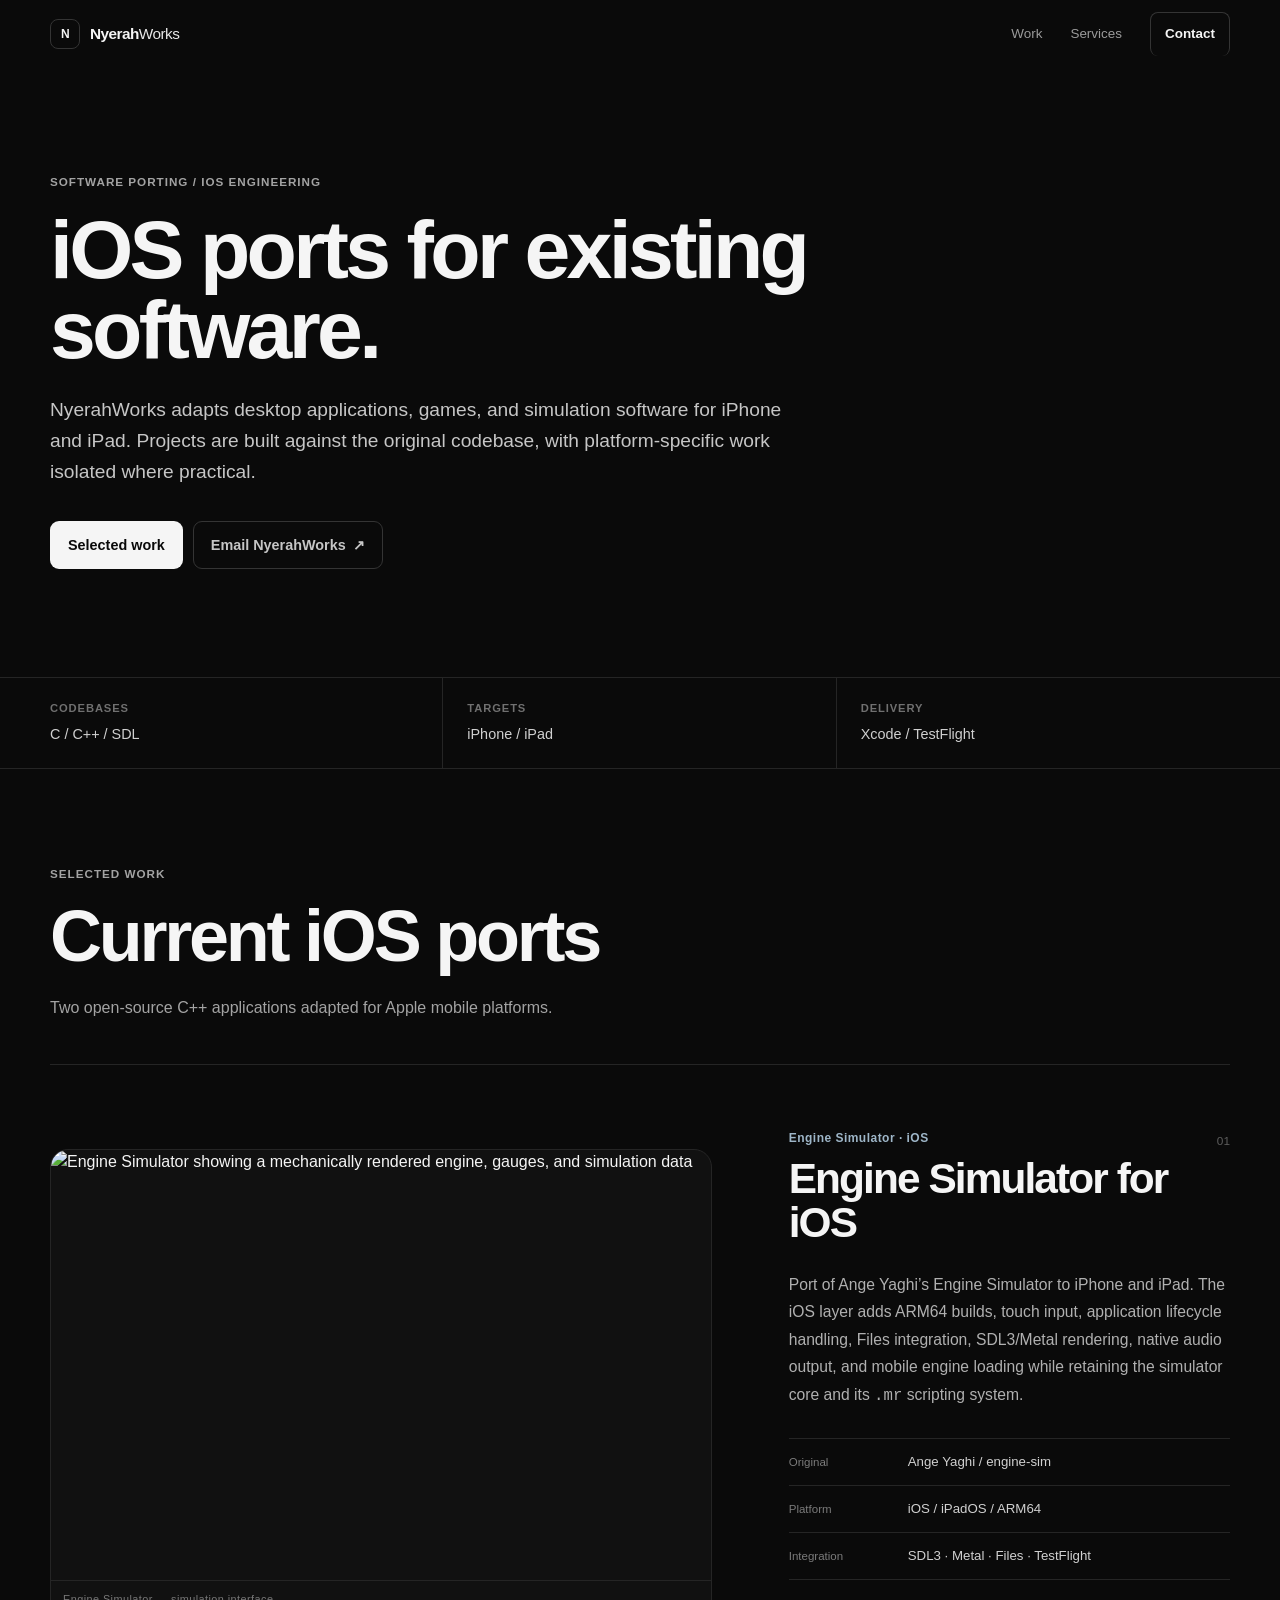
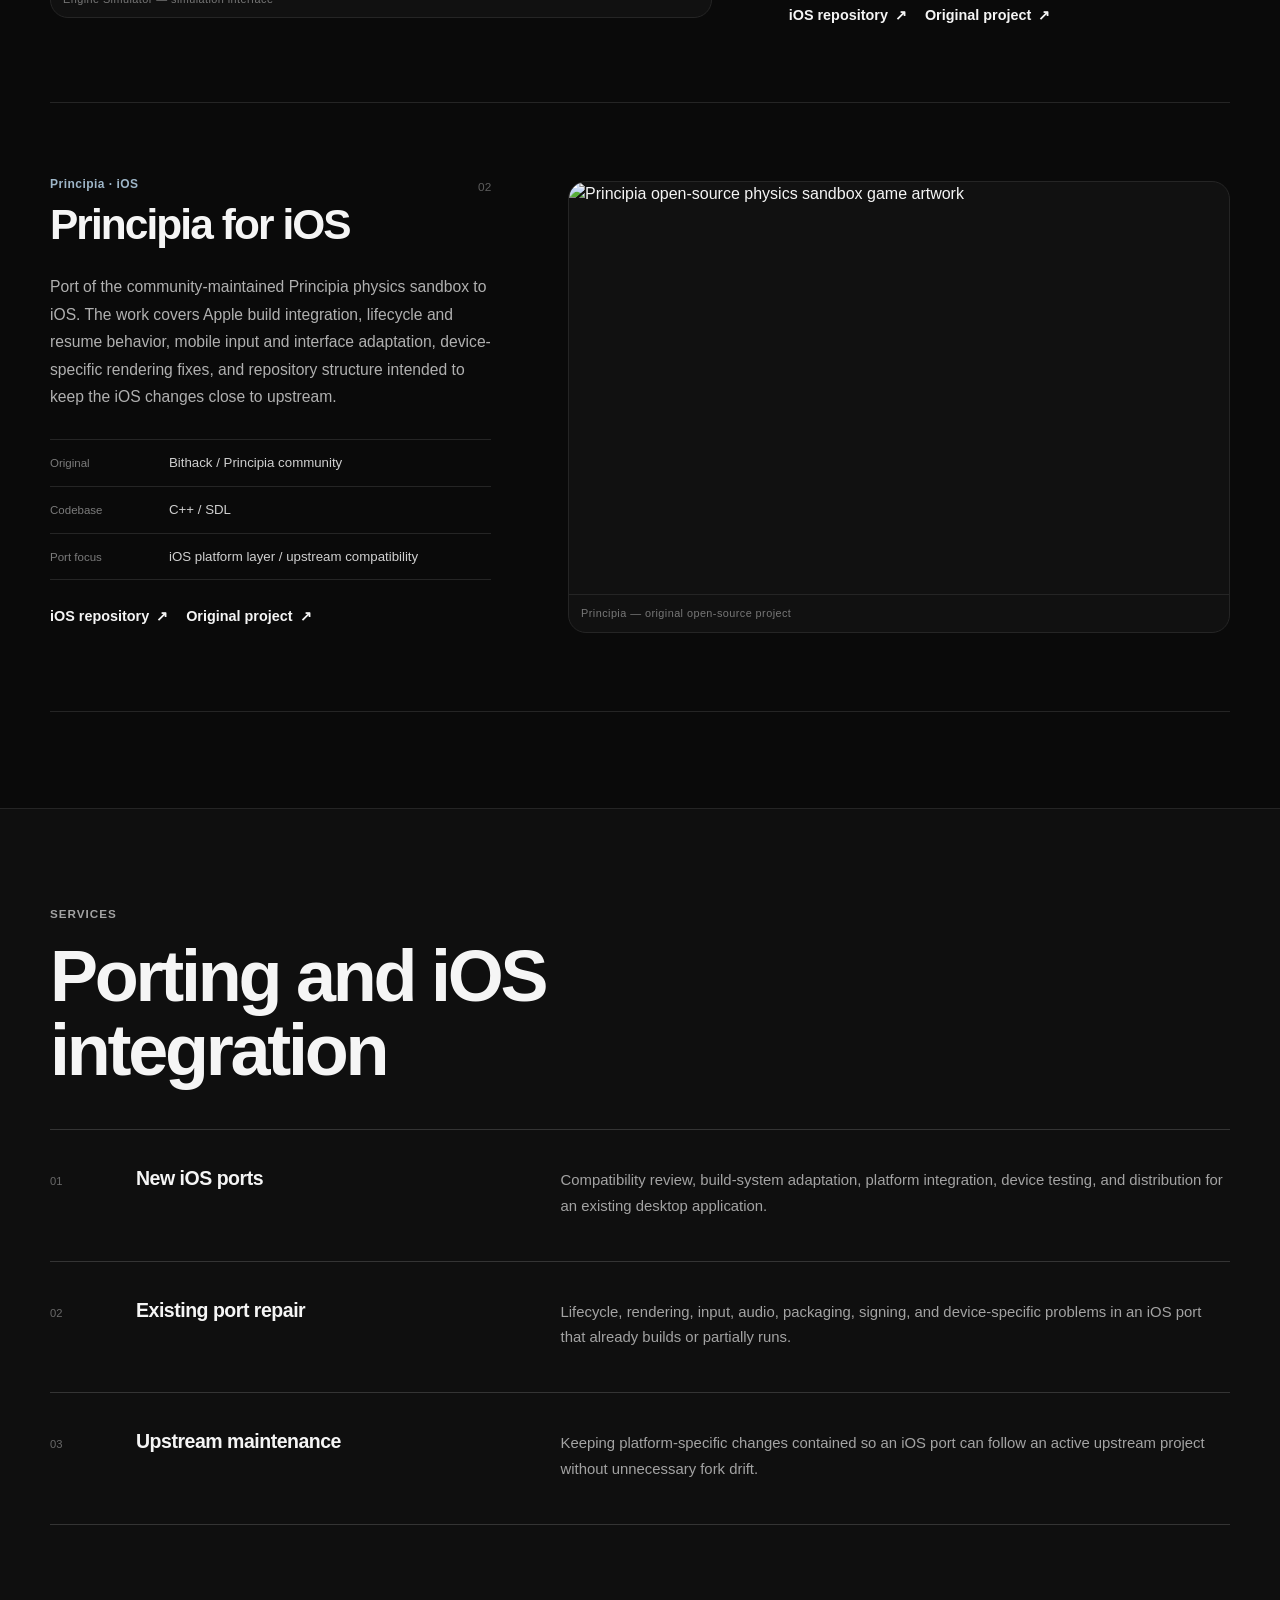
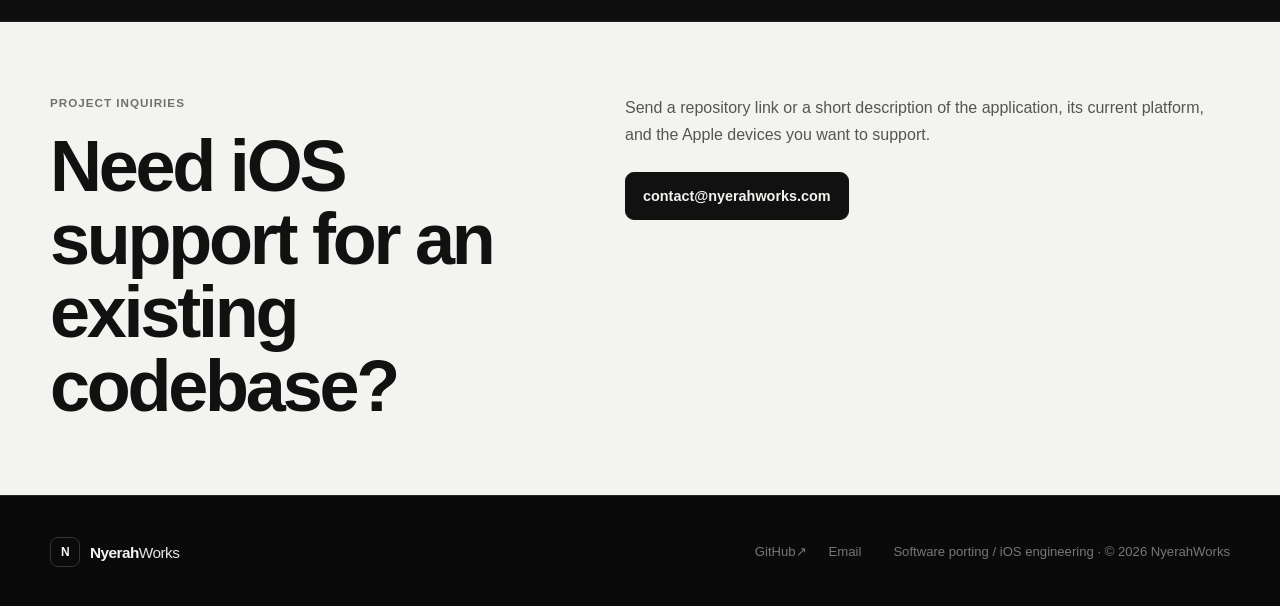
==== commit e2de0e0e: "Make homepage copy more concrete and restrained" ====
--- a/index.html
+++ b/index.html
@@ -3,10 +3,11 @@
 <head>
   <meta charset="utf-8">
   <meta name="viewport" content="width=device-width, initial-scale=1, viewport-fit=cover">
-  <meta name="description" content="NyerahWorks ports established software, games, and simulations to iOS and other platforms while preserving the original product and codebase.">
+  <meta name="description" content="NyerahWorks ports existing software to iPhone and iPad, with a focus on C and C++ applications, platform integration, testing, and distribution.">
   <meta name="theme-color" content="#0a0a0a">
   <title>NyerahWorks — Software Porting & iOS Engineering</title>
   <link rel="stylesheet" href="styles.css">
+  <link rel="stylesheet" href="polish.css">
   <script src="script.js" defer></script>
 </head>
 <body>
@@ -16,7 +17,7 @@
     <div class="nav-shell">
       <a class="brand" href="#top" aria-label="NyerahWorks home">
         <span class="brand-symbol" aria-hidden="true">N</span>
-        <span>NyerahWorks</span>
+        <span class="brand-name"><span class="brand-heavy">Nyerah</span><span class="brand-light">Works</span></span>
       </a>
 
       <button class="menu-button" type="button" aria-expanded="false" aria-controls="site-nav" data-menu-button>
@@ -27,8 +28,7 @@
 
       <nav class="site-nav" id="site-nav" data-nav>
         <a href="#work">Work</a>
-        <a href="#capabilities">Capabilities</a>
-        <a href="#about">About</a>
+        <a href="#services">Services</a>
         <a class="nav-contact" href="mailto:contact@nyerahworks.com">Contact</a>
       </nav>
     </div>
@@ -37,12 +37,12 @@
   <main id="main">
     <section class="hero" id="top">
       <div class="shell hero-shell">
-        <p class="kicker">Independent software engineering</p>
-        <h1>Great software deserves more than one platform.</h1>
-        <p class="hero-copy">NyerahWorks brings established applications, games, and simulations to iOS without replacing the product that already works.</p>
+        <p class="kicker">Software porting / iOS engineering</p>
+        <h1>iOS ports for existing software.</h1>
+        <p class="hero-copy">NyerahWorks adapts desktop applications, games, and simulation software for iPhone and iPad. Projects are built against the original codebase, with platform-specific work isolated where practical.</p>
         <div class="hero-actions">
-          <a class="button button-primary" href="#work">See the work</a>
-          <a class="button button-quiet" href="mailto:contact@nyerahworks.com">Start a conversation <span aria-hidden="true">↗</span></a>
+          <a class="button button-primary" href="#work">Selected work</a>
+          <a class="button button-quiet" href="mailto:contact@nyerahworks.com">Email NyerahWorks <span aria-hidden="true">↗</span></a>
         </div>
       </div>
     </section>
@@ -50,16 +50,16 @@
     <section class="proof-strip" aria-label="Engineering focus">
       <div class="shell proof-grid">
         <div>
-          <span class="proof-label">Focus</span>
-          <strong>Platform porting</strong>
-        </div>
-        <div>
-          <span class="proof-label">Platform</span>
-          <strong>iPhone &amp; iPad</strong>
-        </div>
-        <div>
-          <span class="proof-label">Priority</span>
-          <strong>Upstream-friendly changes</strong>
+          <span class="proof-label">Codebases</span>
+          <strong>C / C++ / SDL</strong>
+        </div>
+        <div>
+          <span class="proof-label">Targets</span>
+          <strong>iPhone / iPad</strong>
+        </div>
+        <div>
+          <span class="proof-label">Delivery</span>
+          <strong>Xcode / TestFlight</strong>
         </div>
       </div>
     </section>
@@ -67,8 +67,8 @@
     <section class="section shell" id="work">
       <header class="section-intro">
         <p class="kicker">Selected work</p>
-        <h2>Real ports. Real codebases.</h2>
-        <p>The work starts with software people already care about—not a blank project built to look good in a portfolio.</p>
+        <h2>Current iOS ports</h2>
+        <p>Two open-source C++ applications adapted for Apple mobile platforms.</p>
       </header>
 
       <article class="project project-featured">
@@ -82,27 +82,30 @@
         <div class="project-body">
           <div class="project-heading-row">
             <div>
-              <p class="project-type">iOS port · C++ · SDL3</p>
+              <p class="project-type">Engine Simulator · iOS</p>
               <h3>Engine Simulator for iOS</h3>
             </div>
             <span class="project-index">01</span>
           </div>
-          <p class="project-summary">A native iPhone and iPad port of Ange Yaghi’s open-source Engine Simulator, preserving the simulator, scripting system, synthesized audio, mechanical visualization, and custom engine support while adapting the platform layer for iOS.</p>
+          <p class="project-summary">Port of Ange Yaghi’s Engine Simulator to iPhone and iPad. The iOS layer adds ARM64 builds, touch input, application lifecycle handling, Files integration, SDL3/Metal rendering, native audio output, and mobile engine loading while retaining the simulator core and its <code>.mr</code> scripting system.</p>
           <div class="project-details">
             <div>
-              <span>Native runtime</span>
-              <strong>ARM64 / iOS</strong>
-            </div>
-            <div>
-              <span>Rendering</span>
-              <strong>Metal via SDL3</strong>
-            </div>
-            <div>
-              <span>Distribution</span>
-              <strong>TestFlight / App Store</strong>
-            </div>
-          </div>
-          <a class="text-link" href="https://github.com/NyerahMT/engine-sim-ios">View repository <span aria-hidden="true">↗</span></a>
+              <span>Original</span>
+              <strong>Ange Yaghi / engine-sim</strong>
+            </div>
+            <div>
+              <span>Platform</span>
+              <strong>iOS / iPadOS / ARM64</strong>
+            </div>
+            <div>
+              <span>Integration</span>
+              <strong>SDL3 · Metal · Files · TestFlight</strong>
+            </div>
+          </div>
+          <div class="project-links">
+            <a class="text-link" href="https://github.com/NyerahMT/engine-sim-ios">iOS repository <span aria-hidden="true">↗</span></a>
+            <a class="text-link" href="https://github.com/ange-yaghi/engine-sim">Original project <span aria-hidden="true">↗</span></a>
+          </div>
         </div>
       </article>
 
@@ -117,73 +120,63 @@
         <div class="project-body">
           <div class="project-heading-row">
             <div>
-              <p class="project-type">iOS port · C++ · SDL</p>
+              <p class="project-type">Principia · iOS</p>
               <h3>Principia for iOS</h3>
             </div>
             <span class="project-index">02</span>
           </div>
-          <p class="project-summary">An iOS port of the open-source Principia physics sandbox. The work adapts a mature desktop and Android codebase for Apple devices while keeping platform-specific changes contained and the project close to upstream.</p>
+          <p class="project-summary">Port of the community-maintained Principia physics sandbox to iOS. The work covers Apple build integration, lifecycle and resume behavior, mobile input and interface adaptation, device-specific rendering fixes, and repository structure intended to keep the iOS changes close to upstream.</p>
           <div class="project-details">
             <div>
+              <span>Original</span>
+              <strong>Bithack / Principia community</strong>
+            </div>
+            <div>
               <span>Codebase</span>
-              <strong>Existing C++ application</strong>
-            </div>
-            <div>
-              <span>Interface</span>
-              <strong>Mobile adaptation</strong>
-            </div>
-            <div>
-              <span>Goal</span>
-              <strong>Maintainable upstream diff</strong>
-            </div>
-          </div>
-          <a class="text-link" href="https://github.com/NyerahMT/principia-ios">View repository <span aria-hidden="true">↗</span></a>
+              <strong>C++ / SDL</strong>
+            </div>
+            <div>
+              <span>Port focus</span>
+              <strong>iOS platform layer / upstream compatibility</strong>
+            </div>
+          </div>
+          <div class="project-links">
+            <a class="text-link" href="https://github.com/NyerahMT/principia-ios">iOS repository <span aria-hidden="true">↗</span></a>
+            <a class="text-link" href="https://github.com/Bithack/principia">Original project <span aria-hidden="true">↗</span></a>
+          </div>
         </div>
       </article>
     </section>
 
-    <section class="section capabilities-section" id="capabilities">
+    <section class="section capabilities-section" id="services">
       <div class="shell">
         <header class="section-intro compact-intro">
-          <p class="kicker">Capabilities</p>
-          <h2>The work between “it runs” and “it ships.”</h2>
+          <p class="kicker">Services</p>
+          <h2>Porting and iOS integration</h2>
         </header>
 
         <div class="capability-list">
           <article>
             <span class="capability-number">01</span>
             <div>
-              <h3>Platform porting</h3>
-              <p>Bring an existing application to a new platform while preserving its core behavior, architecture, and identity.</p>
+              <h3>New iOS ports</h3>
+              <p>Compatibility review, build-system adaptation, platform integration, device testing, and distribution for an existing desktop application.</p>
             </div>
           </article>
           <article>
             <span class="capability-number">02</span>
             <div>
-              <h3>iOS integration</h3>
-              <p>Lifecycle, touch input, rendering, audio, Files integration, device behavior, signing, testing, and distribution.</p>
+              <h3>Existing port repair</h3>
+              <p>Lifecycle, rendering, input, audio, packaging, signing, and device-specific problems in an iOS port that already builds or partially runs.</p>
             </div>
           </article>
           <article>
             <span class="capability-number">03</span>
             <div>
-              <h3>Codebase adaptation</h3>
-              <p>Work inside established C and C++ projects without turning the port into an unrelated rewrite that is painful to maintain.</p>
+              <h3>Upstream maintenance</h3>
+              <p>Keeping platform-specific changes contained so an iOS port can follow an active upstream project without unnecessary fork drift.</p>
             </div>
           </article>
-        </div>
-      </div>
-    </section>
-
-    <section class="section shell about-section" id="about">
-      <div class="about-grid">
-        <div>
-          <p class="kicker">NyerahWorks</p>
-          <h2>Small studio. Serious codebases.</h2>
-        </div>
-        <div class="about-copy">
-          <p>NyerahWorks is an independent software engineering studio focused on porting and adapting established software for new platforms.</p>
-          <p>The approach is deliberately practical: understand the existing architecture, isolate platform-specific work where possible, test on real hardware, and keep the path back to upstream clean.</p>
         </div>
       </div>
     </section>
@@ -191,11 +184,11 @@
     <section class="contact-section" id="contact">
       <div class="shell contact-grid">
         <div>
-          <p class="kicker">Have a codebase in mind?</p>
-          <h2>Bring it to iOS.</h2>
+          <p class="kicker">Project inquiries</p>
+          <h2>Need iOS support for an existing codebase?</h2>
         </div>
         <div class="contact-side">
-          <p>If you have an application, game, simulation, or tool that belongs on iPhone or iPad, get in touch.</p>
+          <p>Send a repository link or a short description of the application, its current platform, and the Apple devices you want to support.</p>
           <a class="button button-light" href="mailto:contact@nyerahworks.com">contact@nyerahworks.com</a>
         </div>
       </div>
@@ -206,13 +199,13 @@
     <div class="shell footer-grid">
       <a class="brand" href="#top" aria-label="Back to top">
         <span class="brand-symbol" aria-hidden="true">N</span>
-        <span>NyerahWorks</span>
+        <span class="brand-name"><span class="brand-heavy">Nyerah</span><span class="brand-light">Works</span></span>
       </a>
       <div class="footer-links">
         <a href="https://github.com/NyerahMT">GitHub <span aria-hidden="true">↗</span></a>
         <a href="mailto:contact@nyerahworks.com">Email</a>
       </div>
-      <p>© <span data-year></span> NyerahWorks</p>
+      <p>Software porting / iOS engineering · © <span data-year></span> NyerahWorks</p>
     </div>
   </footer>
 </body>
--- a/styles.css
+++ b/styles.css
@@ -1,16 +1,18 @@
 :root {
-  --bg: #0b0d10;
-  --bg-soft: #111419;
-  --panel: #14181e;
-  --panel-2: #191e25;
-  --text: #f3f4f6;
-  --muted: #9da7b3;
-  --muted-2: #6f7a87;
-  --line: rgba(255, 255, 255, 0.08);
-  --accent: #73d8ff;
-  --accent-2: #b4efff;
-  --max: 1240px;
-  --radius: 20px;
+  --bg: #0a0a0a;
+  --surface: #111111;
+  --surface-2: #171717;
+  --text: #f5f5f5;
+  --muted: #a3a3a3;
+  --muted-strong: #c6c6c6;
+  --line: #252525;
+  --line-light: #343434;
+  --paper: #f3f3f0;
+  --ink: #111111;
+  --accent: #a9d9ff;
+  --max-width: 1180px;
+  --page-pad: 20px;
+  --radius: 18px;
 }
 
 * {
@@ -19,18 +21,20 @@
 
 html {
   scroll-behavior: smooth;
+  scroll-padding-top: 88px;
+  background: var(--bg);
 }
 
 body {
   margin: 0;
-  background:
-    radial-gradient(circle at 85% 5%, rgba(115, 216, 255, 0.08), transparent 28%),
-    radial-gradient(circle at 15% 28%, rgba(115, 216, 255, 0.04), transparent 22%),
-    var(--bg);
+  min-width: 320px;
+  background: var(--bg);
   color: var(--text);
-  font-family: Inter, ui-sans-serif, system-ui, -apple-system, BlinkMacSystemFont, "Segoe UI", sans-serif;
+  font-family: Inter, ui-sans-serif, -apple-system, BlinkMacSystemFont, "Segoe UI", Helvetica, Arial, sans-serif;
+  font-size: 16px;
   line-height: 1.5;
   -webkit-font-smoothing: antialiased;
+  text-rendering: optimizeLegibility;
 }
 
 a {
@@ -43,103 +47,50 @@
   -webkit-tap-highlight-color: transparent;
 }
 
-img,
-svg {
+button {
+  font: inherit;
+}
+
+img {
   display: block;
-  max-width: 100%;
-}
-
-.site-shell {
-  width: min(100%, 1600px);
-  margin: 0 auto;
-  min-height: 100vh;
-}
-
-.site-header {
-  position: sticky;
-  top: 0;
-  z-index: 100;
-  display: flex;
-  align-items: center;
-  justify-content: space-between;
-  width: min(calc(100% - 40px), var(--max));
-  margin: 0 auto;
-  padding: 18px 0;
-  border-bottom: 1px solid transparent;
-  transition: background 180ms ease, border-color 180ms ease, backdrop-filter 180ms ease;
-}
-
-.site-header.scrolled {
-  background: rgba(11, 13, 16, 0.78);
-  border-color: var(--line);
-  backdrop-filter: blur(16px);
-}
-
-.brand {
-  display: inline-flex;
-  align-items: center;
-  gap: 12px;
-  font-weight: 700;
-  letter-spacing: -0.02em;
-}
-
-.brand-mark {
-  display: grid;
-  place-items: center;
-  width: 34px;
-  height: 34px;
-  border: 1px solid rgba(115, 216, 255, 0.35);
-  border-radius: 9px;
-  background: linear-gradient(135deg, rgba(115, 216, 255, 0.15), rgba(255, 255, 255, 0.02));
-  color: var(--accent-2);
-  font-size: 0.72rem;
-  letter-spacing: 0.08em;
-}
-
-.brand-name {
-  font-size: 1rem;
-}
-
-.site-nav {
-  display: flex;
-  align-items: center;
-  gap: 30px;
-  color: var(--muted);
-  font-size: 0.92rem;
-}
-
-.site-nav a {
-  transition: color 160ms ease;
-}
-
-.site-nav a:hover {
-  color: var(--text);
-}
-
-.site-nav .nav-cta {
+  width: 100%;
+  height: auto;
+}
+
+figure,
+p,
+h1,
+h2,
+h3 {
+  margin-top: 0;
+}
+
+::selection {
+  background: var(--text);
+  color: var(--bg);
+}
+
+.shell {
+  width: min(100%, calc(var(--max-width) + (var(--page-pad) * 2)));
+  margin-inline: auto;
+  padding-inline: var(--page-pad);
+}
+
+.skip-link {
+  position: fixed;
+  top: 12px;
+  left: 12px;
+  z-index: 1000;
   padding: 10px 14px;
-  border: 1px solid var(--line);
-  border-radius: 10px;
-  background: rgba(255, 255, 255, 0.03);
-  color: var(--text);
-}
-
-.menu-button {
-  display: none;
-  width: 42px;
-  height: 42px;
-  padding: 0;
-  border: 1px solid var(--line);
-  border-radius: 10px;
-  background: var(--panel);
-}
-
-.menu-button span:not(.sr-only) {
-  display: block;
-  width: 18px;
-  height: 1px;
-  margin: 5px auto;
-  background: var(--text);
+  background: var(--paper);
+  color: var(--ink);
+  border-radius: 8px;
+  transform: translateY(-150%);
+  transition: transform 160ms ease;
+}
+
+.skip-link:focus {
+  transform: translateY(0);
 }
 
 .sr-only {
@@ -154,677 +105,835 @@
   border: 0;
 }
 
-.section-pad {
-  width: min(calc(100% - 40px), var(--max));
-  margin: 0 auto;
-  padding: 120px 0;
-}
-
-.eyebrow {
-  margin: 0 0 14px;
-  color: var(--accent);
-  font-family: ui-monospace, SFMono-Regular, Menlo, Monaco, Consolas, monospace;
-  font-size: 0.76rem;
+/* Header */
+.site-header {
+  position: sticky;
+  top: 0;
+  z-index: 100;
+  border-bottom: 1px solid transparent;
+  background: rgba(10, 10, 10, 0.9);
+  transition: border-color 160ms ease, background-color 160ms ease;
+}
+
+.site-header.scrolled {
+  border-color: var(--line);
+  background: rgba(10, 10, 10, 0.96);
+  backdrop-filter: blur(16px);
+  -webkit-backdrop-filter: blur(16px);
+}
+
+.nav-shell {
+  position: relative;
+  display: flex;
+  align-items: center;
+  justify-content: space-between;
+  width: min(100%, calc(var(--max-width) + (var(--page-pad) * 2)));
+  min-height: 68px;
+  margin-inline: auto;
+  padding-inline: var(--page-pad);
+}
+
+.brand {
+  display: inline-flex;
+  align-items: center;
+  gap: 10px;
+  min-height: 44px;
+  font-size: 0.96rem;
+  font-weight: 650;
+  letter-spacing: -0.02em;
+}
+
+.brand-symbol {
+  display: grid;
+  place-items: center;
+  width: 30px;
+  height: 30px;
+  border: 1px solid var(--line-light);
+  border-radius: 8px;
+  font-size: 0.75rem;
+  font-weight: 760;
+  letter-spacing: -0.04em;
+}
+
+.menu-button {
+  display: grid;
+  place-content: center;
+  gap: 6px;
+  width: 44px;
+  height: 44px;
+  padding: 0;
+  border: 0;
+  border-radius: 9px;
+  background: transparent;
+  color: var(--text);
+  cursor: pointer;
+}
+
+.menu-line {
+  display: block;
+  width: 20px;
+  height: 1px;
+  background: currentColor;
+  transform-origin: center;
+  transition: transform 160ms ease;
+}
+
+.menu-button[aria-expanded="true"] .menu-line:first-child {
+  transform: translateY(3.5px) rotate(45deg);
+}
+
+.menu-button[aria-expanded="true"] .menu-line:nth-child(2) {
+  transform: translateY(-3.5px) rotate(-45deg);
+}
+
+.site-nav {
+  position: absolute;
+  top: calc(100% + 1px);
+  left: 0;
+  right: 0;
+  display: none;
+  padding: 12px var(--page-pad) 20px;
+  border-bottom: 1px solid var(--line);
+  background: #0a0a0a;
+}
+
+.site-nav.open {
+  display: grid;
+}
+
+.site-nav a {
+  display: flex;
+  align-items: center;
+  min-height: 52px;
+  border-bottom: 1px solid var(--line);
+  color: var(--muted-strong);
+  font-size: 0.96rem;
+}
+
+.site-nav a:last-child {
+  border-bottom: 0;
+}
+
+.site-nav .nav-contact {
+  color: var(--text);
+  font-weight: 650;
+}
+
+/* Shared type */
+.kicker {
+  margin-bottom: 18px;
+  color: var(--muted);
+  font-size: 0.73rem;
   font-weight: 700;
   letter-spacing: 0.12em;
   text-transform: uppercase;
 }
 
+h1,
+h2,
+h3 {
+  color: var(--text);
+  font-weight: 620;
+  letter-spacing: -0.045em;
+}
+
+h1 {
+  max-width: 920px;
+  margin-bottom: 24px;
+  font-size: clamp(3rem, 13vw, 5.75rem);
+  line-height: 0.98;
+}
+
+h2 {
+  margin-bottom: 20px;
+  font-size: clamp(2.2rem, 9vw, 4.5rem);
+  line-height: 1.02;
+}
+
+h3 {
+  margin-bottom: 0;
+  font-size: clamp(1.75rem, 7vw, 2.65rem);
+  line-height: 1.04;
+}
+
+/* Hero */
 .hero {
-  display: grid;
-  grid-template-columns: 1.04fr 0.96fr;
-  gap: 72px;
-  align-items: center;
-  min-height: calc(100vh - 71px);
-  padding-top: 80px;
-}
-
-.hero h1,
-.section-heading h2,
-.approach h2,
-.about h2,
-.contact h2 {
-  margin: 0;
-  letter-spacing: -0.045em;
-  line-height: 0.98;
-}
-
-.hero h1 {
-  max-width: 790px;
-  font-size: clamp(3.7rem, 7vw, 7.7rem);
-  font-weight: 720;
-}
-
-.hero-lede {
-  max-width: 690px;
-  margin: 28px 0 0;
-  color: var(--muted);
-  font-size: clamp(1rem, 1.5vw, 1.2rem);
-  line-height: 1.75;
+  border-bottom: 1px solid var(--line);
+}
+
+.hero-shell {
+  display: flex;
+  min-height: min(740px, calc(100svh - 68px));
+  flex-direction: column;
+  justify-content: center;
+  padding-top: 72px;
+  padding-bottom: 72px;
+}
+
+.hero-copy {
+  max-width: 700px;
+  margin-bottom: 0;
+  color: var(--muted-strong);
+  font-size: clamp(1.08rem, 4.5vw, 1.32rem);
+  line-height: 1.65;
 }
 
 .hero-actions {
   display: flex;
-  flex-wrap: wrap;
-  gap: 12px;
+  flex-direction: column;
+  align-items: stretch;
+  gap: 10px;
   margin-top: 34px;
 }
 
 .button {
   display: inline-flex;
+  min-height: 48px;
   align-items: center;
   justify-content: center;
-  min-height: 48px;
-  padding: 0 18px;
-  border-radius: 11px;
-  font-size: 0.93rem;
-  font-weight: 700;
-  transition: transform 160ms ease, border-color 160ms ease, background 160ms ease;
-}
-
-.button:hover {
-  transform: translateY(-1px);
+  gap: 7px;
+  padding: 0 17px;
+  border: 1px solid transparent;
+  border-radius: 9px;
+  font-size: 0.9rem;
+  font-weight: 650;
+  transition: background-color 150ms ease, border-color 150ms ease, color 150ms ease, transform 150ms ease;
+}
+
+.button:active {
+  transform: translateY(1px);
 }
 
 .button-primary {
   background: var(--text);
-  color: #0b0d10;
-}
-
-.button-secondary {
+  color: var(--bg);
+}
+
+.button-primary:hover {
+  background: #dddddd;
+}
+
+.button-quiet {
+  border-color: var(--line-light);
+  color: var(--muted-strong);
+}
+
+.button-quiet:hover {
+  border-color: #555;
+  color: var(--text);
+}
+
+/* Proof strip */
+.proof-strip {
+  border-bottom: 1px solid var(--line);
+}
+
+.proof-grid {
+  display: grid;
+}
+
+.proof-grid > div {
+  display: grid;
+  grid-template-columns: 84px minmax(0, 1fr);
+  align-items: baseline;
+  gap: 16px;
+  padding-block: 18px;
+  border-bottom: 1px solid var(--line);
+}
+
+.proof-grid > div:last-child {
+  border-bottom: 0;
+}
+
+.proof-label {
+  color: #707070;
+  font-size: 0.7rem;
+  font-weight: 650;
+  letter-spacing: 0.08em;
+  text-transform: uppercase;
+}
+
+.proof-grid strong {
+  min-width: 0;
+  color: var(--muted-strong);
+  font-size: 0.9rem;
+  font-weight: 520;
+}
+
+/* Sections */
+.section {
+  padding-top: 92px;
+  padding-bottom: 92px;
+}
+
+.section-intro {
+  max-width: 820px;
+  margin-bottom: 52px;
+}
+
+.section-intro > p:last-child {
+  max-width: 620px;
+  margin: 0;
+  color: var(--muted);
+  font-size: 1rem;
+  line-height: 1.75;
+}
+
+/* Projects */
+.project {
+  min-width: 0;
+  padding-block: 48px;
+  border-top: 1px solid var(--line);
+}
+
+.project:last-child {
+  border-bottom: 1px solid var(--line);
+}
+
+.project-image-link {
+  display: block;
+  min-width: 0;
+  margin-bottom: 30px;
+}
+
+.project-figure {
+  position: relative;
+  margin: 0;
+  overflow: hidden;
   border: 1px solid var(--line);
-  background: rgba(255, 255, 255, 0.03);
-}
-
-.hero-meta {
+  border-radius: 14px;
+  background: var(--surface);
+}
+
+.project-figure img {
+  aspect-ratio: 16 / 10;
+  object-fit: cover;
+  transition: transform 300ms ease;
+}
+
+.project-image-link:hover img {
+  transform: scale(1.012);
+}
+
+.project-figure figcaption {
+  padding: 10px 12px;
+  border-top: 1px solid var(--line);
+  color: #777;
+  font-size: 0.68rem;
+  letter-spacing: 0.04em;
+}
+
+.principia-figure img {
+  object-position: center;
+}
+
+.project-body {
+  min-width: 0;
+}
+
+.project-heading-row {
+  display: grid;
+  grid-template-columns: minmax(0, 1fr) auto;
+  gap: 16px;
+  align-items: start;
+}
+
+.project-type {
+  margin-bottom: 10px;
+  color: var(--accent);
+  font-size: 0.75rem;
+  font-weight: 650;
+  letter-spacing: 0.04em;
+}
+
+.project-index {
+  padding-top: 4px;
+  color: #5d5d5d;
+  font-size: 0.74rem;
+  font-variant-numeric: tabular-nums;
+}
+
+.project-summary {
+  max-width: 700px;
+  margin: 26px 0 0;
+  color: var(--muted);
+  font-size: 0.98rem;
+  line-height: 1.75;
+}
+
+.project-details {
+  display: grid;
+  gap: 0;
+  margin-top: 28px;
+  border-top: 1px solid var(--line);
+  border-bottom: 1px solid var(--line);
+}
+
+.project-details > div {
+  display: grid;
+  grid-template-columns: 95px minmax(0, 1fr);
+  align-items: baseline;
+  gap: 14px;
+  padding-block: 14px;
+  border-bottom: 1px solid var(--line);
+}
+
+.project-details > div:last-child {
+  border-bottom: 0;
+}
+
+.project-details span {
+  color: #707070;
+  font-size: 0.72rem;
+}
+
+.project-details strong {
+  min-width: 0;
+  color: var(--muted-strong);
+  font-size: 0.83rem;
+  font-weight: 520;
+}
+
+.text-link {
+  display: inline-flex;
+  min-height: 44px;
+  align-items: center;
+  gap: 7px;
+  margin-top: 20px;
+  color: var(--text);
+  font-size: 0.9rem;
+  font-weight: 620;
+}
+
+.text-link span {
+  transition: transform 150ms ease;
+}
+
+.text-link:hover span {
+  transform: translate(2px, -2px);
+}
+
+/* Capabilities */
+.capabilities-section {
+  border-top: 1px solid var(--line);
+  border-bottom: 1px solid var(--line);
+  background: var(--surface);
+}
+
+.compact-intro {
+  margin-bottom: 44px;
+}
+
+.capability-list {
+  border-top: 1px solid var(--line-light);
+}
+
+.capability-list article {
+  display: grid;
+  grid-template-columns: 34px minmax(0, 1fr);
+  gap: 16px;
+  padding: 26px 0 30px;
+  border-bottom: 1px solid var(--line-light);
+}
+
+.capability-number {
+  padding-top: 5px;
+  color: #696969;
+  font-size: 0.7rem;
+}
+
+.capability-list h3 {
+  margin-bottom: 10px;
+  font-size: 1.3rem;
+  letter-spacing: -0.025em;
+}
+
+.capability-list p {
+  max-width: 680px;
+  margin: 0;
+  color: var(--muted);
+  font-size: 0.93rem;
+  line-height: 1.7;
+}
+
+/* About */
+.about-grid {
+  display: grid;
+  gap: 40px;
+}
+
+.about-grid h2 {
+  max-width: 620px;
+}
+
+.about-copy {
+  max-width: 640px;
+}
+
+.about-copy p {
+  margin-bottom: 20px;
+  color: var(--muted-strong);
+  font-size: 1.03rem;
+  line-height: 1.8;
+}
+
+.about-copy p:last-child {
+  margin-bottom: 0;
+  color: var(--muted);
+}
+
+/* Contact */
+.contact-section {
+  padding-top: 80px;
+  padding-bottom: 80px;
+  background: var(--paper);
+  color: var(--ink);
+}
+
+.contact-section .kicker {
+  color: #707070;
+}
+
+.contact-section h2 {
+  margin-bottom: 0;
+  color: var(--ink);
+}
+
+.contact-grid {
+  display: grid;
+  gap: 34px;
+}
+
+.contact-side p {
+  max-width: 560px;
+  margin-bottom: 24px;
+  color: #555;
+  line-height: 1.7;
+}
+
+.button-light {
+  width: 100%;
+  border-color: var(--ink);
+  background: var(--ink);
+  color: var(--paper);
+}
+
+.button-light:hover {
+  background: #2a2a2a;
+}
+
+/* Footer */
+.site-footer {
+  border-top: 1px solid var(--line);
+}
+
+.footer-grid {
+  display: grid;
+  gap: 22px;
+  padding-top: 34px;
+  padding-bottom: 34px;
+}
+
+.footer-links {
   display: flex;
   flex-wrap: wrap;
-  gap: 18px;
-  margin-top: 34px;
-  color: var(--muted-2);
-  font-size: 0.79rem;
-}
-
-.hero-meta span:not(:last-child)::after {
-  content: "/";
-  margin-left: 18px;
-  color: #3e4650;
-}
-
-.hero-visual {
-  position: relative;
-  min-height: 560px;
-  border: 1px solid var(--line);
-  border-radius: 28px;
-  overflow: hidden;
-  background:
-    radial-gradient(circle at 66% 34%, rgba(115, 216, 255, 0.11), transparent 34%),
-    linear-gradient(145deg, #11151a, #0c0f13);
-}
-
-.visual-grid,
-.scene-grid {
-  position: absolute;
-  inset: 0;
-  background-image:
-    linear-gradient(rgba(255, 255, 255, 0.035) 1px, transparent 1px),
-    linear-gradient(90deg, rgba(255, 255, 255, 0.035) 1px, transparent 1px);
-  background-size: 34px 34px;
-  mask-image: linear-gradient(to bottom, black, transparent 86%);
-}
-
-.pipeline-card {
-  position: absolute;
-  border: 1px solid rgba(255, 255, 255, 0.09);
-  border-radius: 15px;
-  background: rgba(17, 21, 26, 0.9);
-  box-shadow: 0 30px 80px rgba(0, 0, 0, 0.28);
-  backdrop-filter: blur(12px);
-}
-
-.pipeline-card-main {
-  left: 7%;
-  top: 18%;
-  width: 86%;
-  padding: 20px;
-}
-
-.panel-topline {
-  display: grid;
-  grid-template-columns: auto 1fr auto;
-  gap: 10px;
+  gap: 22px;
+}
+
+.footer-links a,
+.footer-grid > p {
+  margin: 0;
+  color: #777;
+  font-size: 0.82rem;
+}
+
+.footer-links a {
+  min-height: 44px;
+  display: inline-flex;
   align-items: center;
-  padding-bottom: 16px;
-  border-bottom: 1px solid var(--line);
-  color: var(--muted-2);
-  font: 700 0.67rem/1 ui-monospace, SFMono-Regular, Menlo, monospace;
-  letter-spacing: 0.1em;
-}
-
-.status-dot {
-  width: 8px;
-  height: 8px;
-  border-radius: 999px;
-  background: var(--accent);
-  box-shadow: 0 0 18px rgba(115, 216, 255, 0.8);
-}
-
-.pipeline-flow {
-  display: grid;
-  grid-template-columns: 1fr auto 1fr auto 1fr;
-  gap: 10px;
-  align-items: stretch;
-  padding: 22px 0;
-}
-
-.pipeline-node {
-  min-width: 0;
-  padding: 16px;
-  border: 1px solid var(--line);
-  border-radius: 12px;
-  background: rgba(255, 255, 255, 0.015);
-}
-
-.pipeline-node.active {
-  border-color: rgba(115, 216, 255, 0.36);
-  background: rgba(115, 216, 255, 0.08);
-}
-
-.node-kicker,
-.pipeline-node small,
-.mini-card span {
-  display: block;
-  color: var(--muted-2);
-  font: 700 0.62rem/1.35 ui-monospace, SFMono-Regular, Menlo, monospace;
-  letter-spacing: 0.08em;
-}
-
-.pipeline-node strong {
-  display: block;
-  margin: 10px 0 6px;
-  font-size: 0.9rem;
-}
-
-.pipeline-arrow {
-  align-self: center;
-  color: var(--muted-2);
-}
-
-.code-lines {
-  display: grid;
-  gap: 7px;
-  padding-top: 18px;
-  border-top: 1px solid var(--line);
-}
-
-.code-lines span {
-  width: var(--w);
-  height: 5px;
-  border-radius: 999px;
-  background: linear-gradient(90deg, rgba(115, 216, 255, 0.45), rgba(255, 255, 255, 0.07));
-}
-
-.mini-card {
-  width: 190px;
-  padding: 16px;
-}
-
-.mini-card strong {
-  display: block;
-  margin-top: 8px;
-  font-size: 0.86rem;
-}
-
-.mini-card-one {
-  left: 11%;
-  bottom: 11%;
-}
-
-.mini-card-two {
-  right: 9%;
-  bottom: 7%;
-}
-
-.section-heading {
-  display: grid;
-  grid-template-columns: 1.1fr 0.9fr;
-  gap: 80px;
-  align-items: end;
-  margin-bottom: 56px;
-}
-
-.section-heading h2,
-.approach h2,
-.about h2,
-.contact h2 {
-  font-size: clamp(2.5rem, 5vw, 5.2rem);
-}
-
-.section-heading > p {
-  margin: 0;
-  color: var(--muted);
-  line-height: 1.8;
-}
-
-.work {
-  border-top: 1px solid var(--line);
-}
-
-.project {
-  display: grid;
-  grid-template-columns: minmax(0, 1.22fr) minmax(320px, 0.78fr);
-  gap: 54px;
-  align-items: center;
-  padding: 58px 0;
-  border-top: 1px solid var(--line);
-}
-
-.project-engine .project-media {
-  order: 2;
-}
-
-.project-engine .project-copy {
-  order: 1;
-}
-
-.project-media {
-  min-width: 0;
-}
-
-.device-window {
-  overflow: hidden;
-  border: 1px solid rgba(255, 255, 255, 0.09);
-  border-radius: 20px;
-  background: #101319;
-  box-shadow: 0 28px 80px rgba(0, 0, 0, 0.22);
-}
-
-.device-toolbar {
-  display: flex;
-  align-items: center;
-  gap: 7px;
-  height: 42px;
-  padding: 0 14px;
-  border-bottom: 1px solid var(--line);
-  color: var(--muted-2);
-}
-
-.device-toolbar > span {
-  width: 7px;
-  height: 7px;
-  border-radius: 999px;
-  background: #343a43;
-}
-
-.device-toolbar small {
-  margin-left: auto;
-  font: 700 0.62rem/1 ui-monospace, SFMono-Regular, Menlo, monospace;
-  letter-spacing: 0.08em;
-}
-
-.principia-scene,
-.engine-scene {
-  position: relative;
-  min-height: 430px;
-  overflow: hidden;
-}
-
-.principia-scene {
-  background:
-    radial-gradient(circle at 62% 40%, rgba(115, 216, 255, 0.12), transparent 24%),
-    linear-gradient(180deg, #151a20, #0b0e12);
-}
-
-.scene-object {
-  position: absolute;
-  border: 1px solid rgba(115, 216, 255, 0.5);
-  background: rgba(115, 216, 255, 0.07);
-  box-shadow: 0 0 40px rgba(115, 216, 255, 0.05);
-}
-
-.object-a {
-  left: 24%;
-  top: 38%;
-  width: 190px;
-  height: 64px;
-  transform: rotate(-8deg);
-}
-
-.object-b {
-  left: 47%;
-  top: 28%;
-  width: 72px;
-  height: 178px;
-  transform: rotate(15deg);
-}
-
-.object-c {
-  right: 16%;
-  bottom: 21%;
-  width: 110px;
-  height: 110px;
-  border-radius: 50%;
-}
-
-.scene-hud,
-.engine-label {
-  position: absolute;
-  padding: 8px 10px;
-  border: 1px solid var(--line);
-  border-radius: 7px;
-  background: rgba(10, 13, 17, 0.75);
-  color: var(--muted);
-  font: 700 0.62rem/1 ui-monospace, SFMono-Regular, Menlo, monospace;
-  letter-spacing: 0.08em;
-}
-
-.hud-one {
-  left: 18px;
-  bottom: 18px;
-}
-
-.hud-two {
-  right: 18px;
-  top: 18px;
-}
-
-.engine-scene {
-  background:
-    radial-gradient(circle at 50% 100%, rgba(115, 216, 255, 0.12), transparent 34%),
-    #0e1115;
-}
-
-.engine-gauge {
-  position: absolute;
-  top: 25%;
-  width: 150px;
-  height: 150px;
-  border: 1px solid rgba(255, 255, 255, 0.13);
-  border-radius: 50%;
-  background: radial-gradient(circle, #151a20 0 48%, #0c0f13 49% 100%);
-}
-
-.gauge-left {
-  left: 18%;
-}
-
-.gauge-right {
-  right: 18%;
-}
-
-.engine-gauge::before {
-  content: "";
-  position: absolute;
-  inset: 16px;
-  border: 1px dashed rgba(115, 216, 255, 0.28);
-  border-radius: 50%;
-}
-
-.engine-gauge i {
-  position: absolute;
-  left: 50%;
-  bottom: 50%;
-  width: 1px;
-  height: 48px;
-  background: var(--accent);
-  transform-origin: bottom center;
-  transform: rotate(38deg);
-}
-
-.gauge-right i {
-  transform: rotate(104deg);
-}
-
-.waveform {
-  position: absolute;
-  left: 12%;
-  right: 12%;
-  bottom: 18%;
-  height: 54px;
-  background:
-    linear-gradient(transparent 49%, rgba(115, 216, 255, 0.14) 50%, transparent 51%),
-    repeating-linear-gradient(90deg, transparent 0 18px, rgba(115, 216, 255, 0.5) 19px 20px, transparent 21px 31px);
-  transform: skewY(-7deg);
-  opacity: 0.75;
-}
-
-.engine-label {
-  left: 18px;
-  bottom: 18px;
-}
-
-.project-copy {
-  position: relative;
-}
-
-.project-number {
-  position: absolute;
-  right: 0;
-  top: -12px;
-  color: rgba(255, 255, 255, 0.05);
-  font-size: 6rem;
-  font-weight: 800;
-  line-height: 1;
-}
-
-.project-copy h3,
-.service-card h3 {
-  margin: 0;
-  letter-spacing: -0.03em;
-}
-
-.project-copy h3 {
-  max-width: 560px;
-  font-size: clamp(2rem, 3.3vw, 3.6rem);
-  line-height: 1.06;
-}
-
-.project-copy > p:not(.eyebrow) {
-  margin: 22px 0 0;
-  color: var(--muted);
-  line-height: 1.8;
-}
-
-.tag-list {
-  display: flex;
-  flex-wrap: wrap;
-  gap: 8px;
-  padding: 0;
-  margin: 24px 0;
-  list-style: none;
-}
-
-.tag-list li {
-  padding: 7px 10px;
-  border: 1px solid var(--line);
-  border-radius: 7px;
-  color: var(--muted);
-  font: 700 0.68rem/1 ui-monospace, SFMono-Regular, Menlo, monospace;
-  letter-spacing: 0.04em;
-}
-
-.text-link {
-  display: inline-flex;
-  gap: 8px;
-  align-items: center;
-  font-size: 0.9rem;
-  font-weight: 700;
-}
-
-.text-link span {
-  color: var(--accent);
-}
-
-.text-link.muted {
-  color: var(--muted-2);
-}
-
-.services {
-  border-top: 1px solid var(--line);
-}
-
-.service-grid {
-  display: grid;
-  grid-template-columns: repeat(3, 1fr);
-  gap: 14px;
-}
-
-.service-card {
-  min-height: 330px;
-  padding: 28px;
-  border: 1px solid var(--line);
-  border-radius: var(--radius);
-  background: linear-gradient(180deg, rgba(255, 255, 255, 0.025), rgba(255, 255, 255, 0.01));
-}
-
-.service-index {
-  color: var(--accent);
-  font: 700 0.7rem/1 ui-monospace, SFMono-Regular, Menlo, monospace;
-}
-
-.service-card h3 {
-  margin-top: 68px;
-  font-size: 1.8rem;
-}
-
-.service-card p {
-  margin: 16px 0 30px;
-  color: var(--muted);
-  line-height: 1.75;
-}
-
-.service-line {
-  height: 1px;
-  margin-top: auto;
-  background: linear-gradient(90deg, rgba(115, 216, 255, 0.35), var(--line));
-}
-
-.service-card small {
-  display: block;
-  margin-top: 16px;
-  color: var(--muted-2);
-  font-size: 0.75rem;
-}
-
-.approach {
-  display: grid;
-  grid-template-columns: 0.9fr 1.1fr;
-  gap: 80px;
-  align-items: start;
-  border-top: 1px solid var(--line);
-}
-
-.approach-copy > p:last-child {
-  max-width: 540px;
-  margin: 26px 0 0;
-  color: var(--muted);
-  line-height: 1.85;
-}
-
-.approach-diagram {
-  border-top: 1px solid var(--line);
-}
-
-.approach-step {
-  display: grid;
-  grid-template-columns: 48px 150px 1fr;
-  gap: 22px;
-  align-items: start;
-  padding: 24px 0;
-  border-bottom: 1px solid var(--line);
-}
-
-.approach-step span {
-  color: var(--accent);
-  font: 700 0.7rem/1.4 ui-monospace, SFMono-Regular, Menlo, monospace;
-}
-
-.approach-step strong {
-  font-size: 1rem;
-}
-
-.approach-step small {
-  color: var(--muted);
-  line-height: 1.65;
-}
-
-.about {
-  border-top: 1px solid var(--line);
-}
-
-.about-card {
-  padding: 54px;
-  border: 1px solid var(--line);
-  border-radius: 26px;
-  background:
-    radial-gradient(circle at 85% 0%, rgba(115, 216, 255, 0.08), transparent 28%),
-    var(--panel);
-}
-
-.about-columns {
-  display: grid;
-  grid-template-columns: 1fr 1fr;
-  gap: 60px;
-  margin-top: 42px;
-}
-
-.about-columns p {
-  margin: 0;
-  color: var(--muted);
-  line-height: 1.85;
-}
-
-.contact {
-  padding-top: 50px;
-}
-
-.contact-card {
-  display: grid;
-  grid-template-columns: 1fr 0.72fr;
-  gap: 80px;
-  align-items: end;
-  padding: 64px 0 20px;
-  border-top: 1px solid var(--line);
-}
-
-.contact-copy p {
-  margin: 0 0 24px;
-  color: var(--muted);
-  line-height: 1.8;
-}
-
-.site-footer {
-  display: flex;
-  align-items: end;
-  justify-content: space-between;
-  width: min(calc(100% - 40px), var(--max));
-  margin: 0 auto;
-  padding: 38px 0 44px;
-  border-top: 1px solid var(--line);
-}
-
-.footer-meta {
-  display: flex;
-  flex-wrap: wrap;
-  justify-content: flex-end;
-  gap: 18px;
-  color: var(--muted-2);
-  font-size: 0.78rem;
-}
-
-.footer-meta a:hover {
+}
+
+.footer-links a:hover {
   color: var(--text);
 }
 
-.reveal {
-  opacity: 0;
-  transform: translateY(18px);
-  transition: opacity 650ms ease, transform 650ms ease;
-}
-
-.reveal.visible {
-  opacity: 1;
-  transform: translateY(0);
+/* Small phones */
+@media (max-width: 374px) {
+  :root {
+    --page-pad: 16px;
+  }
+
+  h1 {
+    font-size: 2.65rem;
+  }
+
+  .hero-shell {
+    padding-top: 56px;
+    padding-bottom: 56px;
+  }
+
+  .project-details > div,
+  .proof-grid > div {
+    grid-template-columns: 1fr;
+    gap: 5px;
+  }
+}
+
+/* Tablet and up */
+@media (min-width: 700px) {
+  :root {
+    --page-pad: 32px;
+  }
+
+  .hero-shell {
+    min-height: 680px;
+    padding-top: 100px;
+    padding-bottom: 100px;
+  }
+
+  .hero-actions {
+    flex-direction: row;
+    align-items: center;
+  }
+
+  .button {
+    width: auto;
+  }
+
+  .proof-grid {
+    grid-template-columns: repeat(3, minmax(0, 1fr));
+  }
+
+  .proof-grid > div {
+    display: block;
+    padding: 22px 24px 22px 0;
+    border-right: 1px solid var(--line);
+    border-bottom: 0;
+  }
+
+  .proof-grid > div + div {
+    padding-left: 24px;
+  }
+
+  .proof-grid > div:last-child {
+    border-right: 0;
+  }
+
+  .proof-label,
+  .proof-grid strong {
+    display: block;
+  }
+
+  .proof-grid strong {
+    margin-top: 7px;
+  }
+
+  .section {
+    padding-top: 120px;
+    padding-bottom: 120px;
+  }
+
+  .project {
+    padding-block: 64px;
+  }
+
+  .project-figure {
+    border-radius: 18px;
+  }
+
+  .project-details {
+    grid-template-columns: repeat(3, minmax(0, 1fr));
+  }
+
+  .project-details > div {
+    display: block;
+    padding: 17px 18px 17px 0;
+    border-right: 1px solid var(--line);
+    border-bottom: 0;
+  }
+
+  .project-details > div + div {
+    padding-left: 18px;
+  }
+
+  .project-details > div:last-child {
+    border-right: 0;
+  }
+
+  .project-details span,
+  .project-details strong {
+    display: block;
+  }
+
+  .project-details strong {
+    margin-top: 6px;
+  }
+
+  .capability-list article {
+    grid-template-columns: 48px minmax(0, 1fr);
+    padding: 32px 0 36px;
+  }
+
+  .capability-list h3 {
+    font-size: 1.55rem;
+  }
+
+  .about-grid,
+  .contact-grid {
+    grid-template-columns: minmax(0, 0.9fr) minmax(0, 1.1fr);
+    gap: 80px;
+    align-items: start;
+  }
+
+  .button-light {
+    width: auto;
+  }
+
+  .footer-grid {
+    grid-template-columns: 1fr auto auto;
+    align-items: center;
+    gap: 32px;
+  }
+}
+
+/* Desktop */
+@media (min-width: 900px) {
+  .menu-button {
+    display: none;
+  }
+
+  .site-nav {
+    position: static;
+    display: flex;
+    align-items: center;
+    gap: 28px;
+    padding: 0;
+    border: 0;
+    background: transparent;
+  }
+
+  .site-nav a {
+    min-height: 44px;
+    border: 0;
+    color: #9b9b9b;
+    font-size: 0.84rem;
+    transition: color 140ms ease;
+  }
+
+  .site-nav a:hover {
+    color: var(--text);
+  }
+
+  .site-nav .nav-contact {
+    padding: 0 14px;
+    border: 1px solid var(--line-light);
+    border-radius: 8px;
+    color: var(--text);
+  }
+
+  .hero-shell {
+    min-height: 730px;
+  }
+
+  h1 {
+    font-size: clamp(5rem, 8vw, 7.6rem);
+  }
+
+  .section-intro {
+    margin-bottom: 74px;
+  }
+
+  .project {
+    display: grid;
+    grid-template-columns: minmax(0, 1.2fr) minmax(330px, 0.8fr);
+    gap: clamp(44px, 6vw, 88px);
+    align-items: center;
+    min-height: 610px;
+  }
+
+  .project-image-link {
+    margin-bottom: 0;
+  }
+
+  .project-secondary {
+    grid-template-columns: minmax(330px, 0.8fr) minmax(0, 1.2fr);
+  }
+
+  .project-secondary .project-image-link {
+    order: 2;
+  }
+
+  .project-secondary .project-body {
+    order: 1;
+  }
+
+  .project-figure img {
+    min-height: 430px;
+  }
+
+  .project-secondary .project-figure img {
+    min-height: 390px;
+  }
+
+  .project-details {
+    grid-template-columns: 1fr;
+  }
+
+  .project-details > div,
+  .project-details > div + div {
+    display: grid;
+    grid-template-columns: 105px minmax(0, 1fr);
+    gap: 14px;
+    padding: 13px 0;
+    border-right: 0;
+    border-bottom: 1px solid var(--line);
+  }
+
+  .project-details > div:last-child {
+    border-bottom: 0;
+  }
+
+  .project-details strong {
+    margin-top: 0;
+  }
+
+  .compact-intro {
+    max-width: 760px;
+    margin-bottom: 60px;
+  }
+
+  .capability-list article {
+    grid-template-columns: 70px minmax(0, 1fr);
+    align-items: start;
+    padding: 38px 0 42px;
+  }
+
+  .capability-list article > div {
+    display: grid;
+    grid-template-columns: minmax(220px, 0.7fr) minmax(0, 1.3fr);
+    gap: 64px;
+    align-items: baseline;
+  }
+
+  .capability-list h3 {
+    margin: 0;
+  }
+
+  .contact-section {
+    padding-top: 110px;
+    padding-bottom: 110px;
+  }
+}
+
+/* Large desktop */
+@media (min-width: 1200px) {
+  :root {
+    --page-pad: 40px;
+  }
+
+  .hero-copy {
+    font-size: 1.28rem;
+  }
 }
 
 @media (prefers-reduced-motion: reduce) {
@@ -835,218 +944,9 @@
   *,
   *::before,
   *::after {
+    scroll-behavior: auto !important;
     transition-duration: 0.01ms !important;
     animation-duration: 0.01ms !important;
     animation-iteration-count: 1 !important;
   }
-
-  .reveal {
-    opacity: 1;
-    transform: none;
-  }
-}
-
-@media (max-width: 980px) {
-  .hero,
-  .section-heading,
-  .project,
-  .approach,
-  .contact-card {
-    grid-template-columns: 1fr;
-  }
-
-  .hero {
-    min-height: auto;
-    gap: 56px;
-    padding-top: 90px;
-  }
-
-  .hero-visual {
-    min-height: 500px;
-  }
-
-  .section-heading {
-    gap: 24px;
-  }
-
-  .project,
-  .project-engine {
-    gap: 32px;
-  }
-
-  .project-engine .project-media,
-  .project-engine .project-copy {
-    order: initial;
-  }
-
-  .service-grid {
-    grid-template-columns: 1fr;
-  }
-
-  .service-card {
-    min-height: 0;
-  }
-
-  .service-card h3 {
-    margin-top: 34px;
-  }
-
-  .approach,
-  .contact-card {
-    gap: 44px;
-  }
-}
-
-@media (max-width: 760px) {
-  .site-header {
-    width: min(calc(100% - 28px), var(--max));
-  }
-
-  .menu-button {
-    display: block;
-  }
-
-  .site-nav {
-    position: absolute;
-    left: 0;
-    right: 0;
-    top: 70px;
-    display: none;
-    flex-direction: column;
-    align-items: stretch;
-    gap: 0;
-    padding: 10px;
-    border: 1px solid var(--line);
-    border-radius: 14px;
-    background: rgba(17, 20, 25, 0.98);
-    box-shadow: 0 24px 70px rgba(0, 0, 0, 0.4);
-  }
-
-  .site-nav.open {
-    display: flex;
-  }
-
-  .site-nav a {
-    padding: 14px;
-  }
-
-  .site-nav .nav-cta {
-    margin-top: 6px;
-  }
-
-  .section-pad,
-  .site-footer {
-    width: min(calc(100% - 28px), var(--max));
-  }
-
-  .section-pad {
-    padding: 84px 0;
-  }
-
-  .hero {
-    padding-top: 70px;
-  }
-
-  .hero h1 {
-    font-size: clamp(3rem, 14vw, 5.1rem);
-  }
-
-  .hero-meta {
-    display: grid;
-    gap: 8px;
-  }
-
-  .hero-meta span::after {
-    display: none;
-  }
-
-  .hero-visual {
-    min-height: 440px;
-    border-radius: 20px;
-  }
-
-  .pipeline-card-main {
-    left: 5%;
-    width: 90%;
-  }
-
-  .pipeline-flow {
-    grid-template-columns: 1fr;
-  }
-
-  .pipeline-arrow {
-    display: none;
-  }
-
-  .mini-card {
-    width: 155px;
-  }
-
-  .mini-card-one {
-    left: 7%;
-    bottom: 6%;
-  }
-
-  .mini-card-two {
-    right: 5%;
-    bottom: 2%;
-  }
-
-  .principia-scene,
-  .engine-scene {
-    min-height: 310px;
-  }
-
-  .object-a {
-    left: 16%;
-    width: 150px;
-  }
-
-  .object-b {
-    left: 50%;
-  }
-
-  .engine-gauge {
-    width: 110px;
-    height: 110px;
-  }
-
-  .gauge-left {
-    left: 12%;
-  }
-
-  .gauge-right {
-    right: 12%;
-  }
-
-  .project-number {
-    font-size: 4.5rem;
-  }
-
-  .about-card {
-    padding: 30px;
-  }
-
-  .about-columns {
-    grid-template-columns: 1fr;
-    gap: 22px;
-  }
-
-  .approach-step {
-    grid-template-columns: 38px 1fr;
-  }
-
-  .approach-step small {
-    grid-column: 2;
-  }
-
-  .site-footer {
-    flex-direction: column;
-    align-items: flex-start;
-    gap: 28px;
-  }
-
-  .footer-meta {
-    justify-content: flex-start;
-  }
-}
+}
--- a/polish.css
+++ b/polish.css
@@ -0,0 +1,116 @@
+/* Final refinement layer: keep the existing responsive system, reduce the "startup template" feel. */
+
+.brand-name {
+  display: inline-flex;
+  align-items: baseline;
+  letter-spacing: -0.035em;
+}
+
+.brand-heavy {
+  font-weight: 780;
+}
+
+.brand-light {
+  font-weight: 430;
+  color: #e7e7e7;
+}
+
+.hero-shell {
+  min-height: auto;
+  padding-top: 76px;
+  padding-bottom: 82px;
+}
+
+.hero h1 {
+  max-width: 780px;
+  font-size: clamp(2.85rem, 12vw, 5.15rem);
+  line-height: 0.98;
+}
+
+.hero-copy {
+  max-width: 760px;
+  font-size: clamp(1.02rem, 4vw, 1.2rem);
+  line-height: 1.62;
+}
+
+.kicker {
+  letter-spacing: 0.085em;
+}
+
+.proof-grid strong {
+  color: #d0d0d0;
+}
+
+.section {
+  padding-top: 78px;
+  padding-bottom: 78px;
+}
+
+.section-intro {
+  margin-bottom: 42px;
+}
+
+.section-intro h2 {
+  max-width: 780px;
+}
+
+.project-type {
+  color: #9eb6c8;
+}
+
+.project-summary {
+  color: #b0b0b0;
+}
+
+.project-details span {
+  color: #7b7b7b;
+}
+
+.project-details strong {
+  color: #d0d0d0;
+}
+
+.project-links {
+  display: flex;
+  flex-wrap: wrap;
+  gap: 18px;
+  margin-top: 14px;
+}
+
+.project-links .text-link {
+  margin-top: 0;
+}
+
+.capabilities-section {
+  background: #0f0f0f;
+}
+
+.capability-list h3 {
+  font-size: 1.22rem;
+  font-weight: 620;
+}
+
+.capability-list p {
+  max-width: 760px;
+}
+
+.contact-section {
+  padding-top: 72px;
+  padding-bottom: 72px;
+}
+
+.contact-side p {
+  max-width: 620px;
+}
+
+@media (min-width: 700px) {
+  .hero-shell {
+    padding-top: 104px;
+    padding-bottom: 108px;
+  }
+
+  .section {
+    padding-top: 96px;
+    padding-bottom: 96px;
+  }
+}
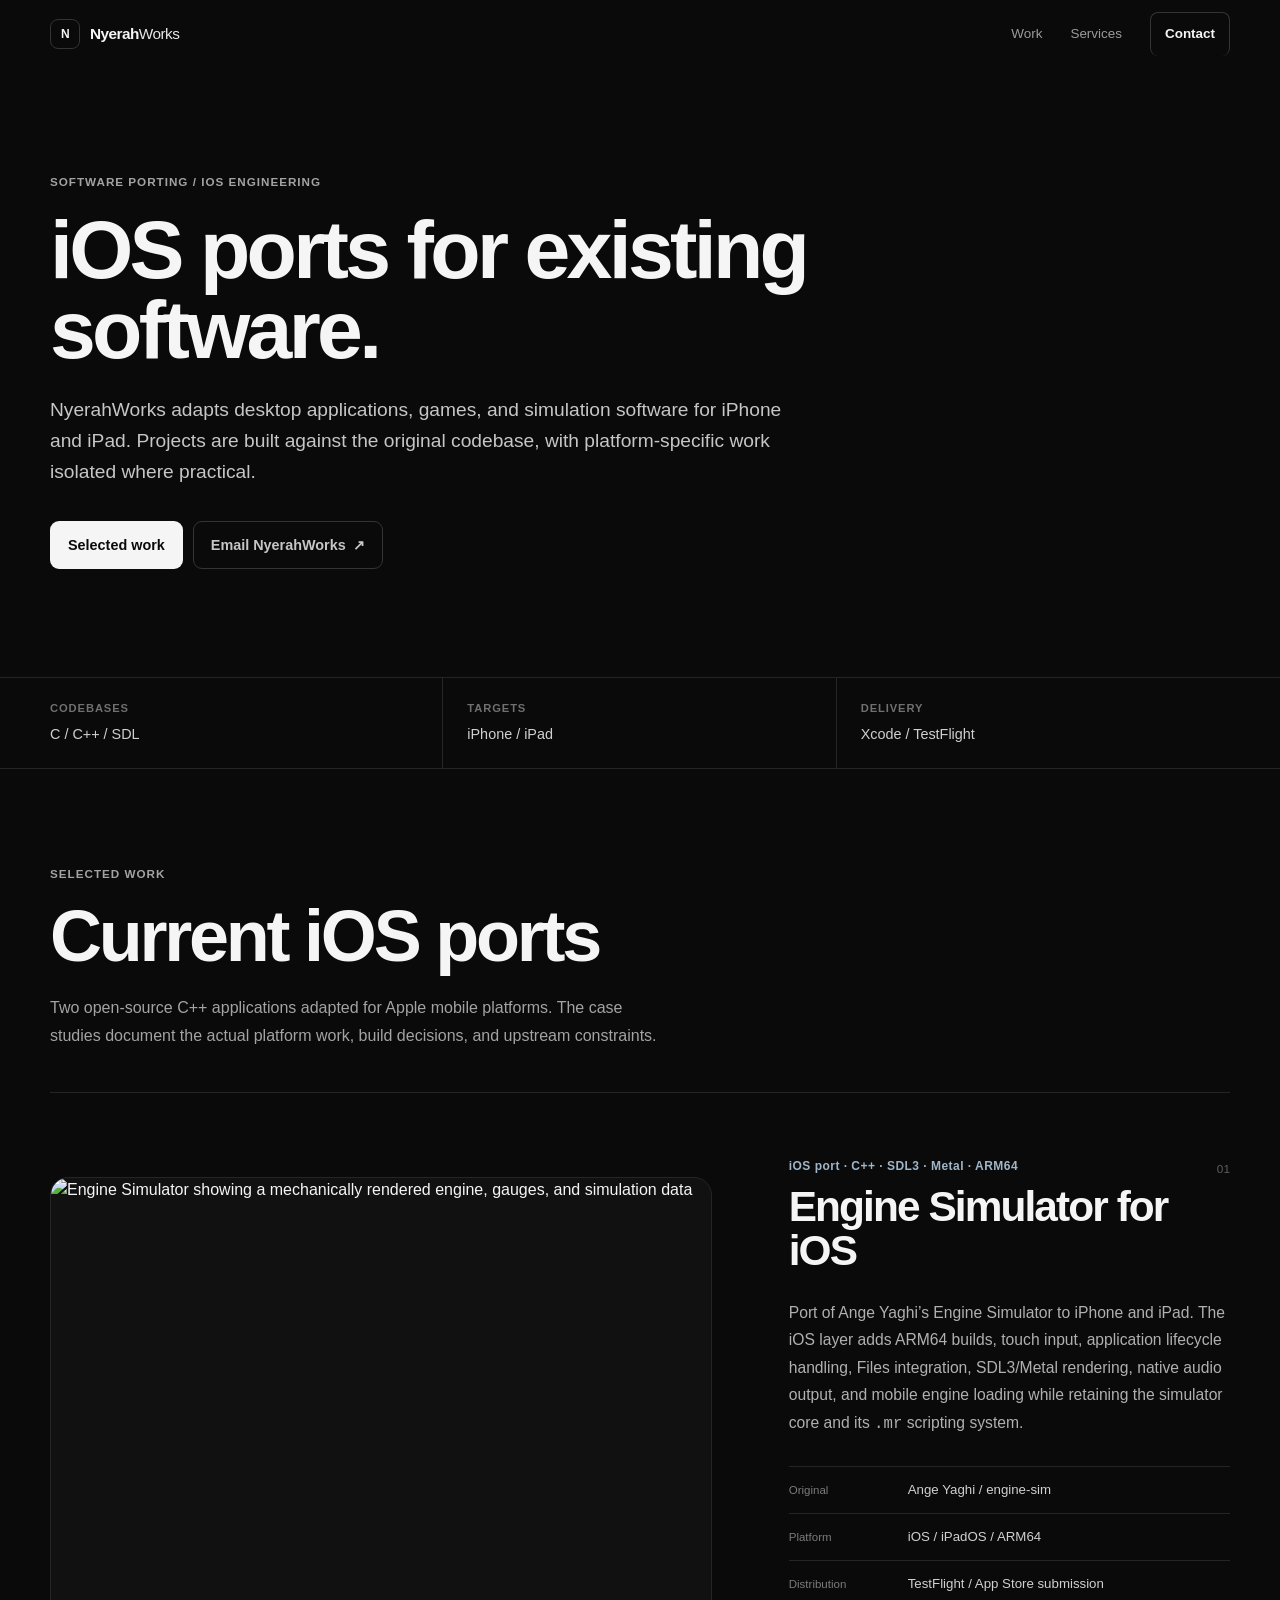
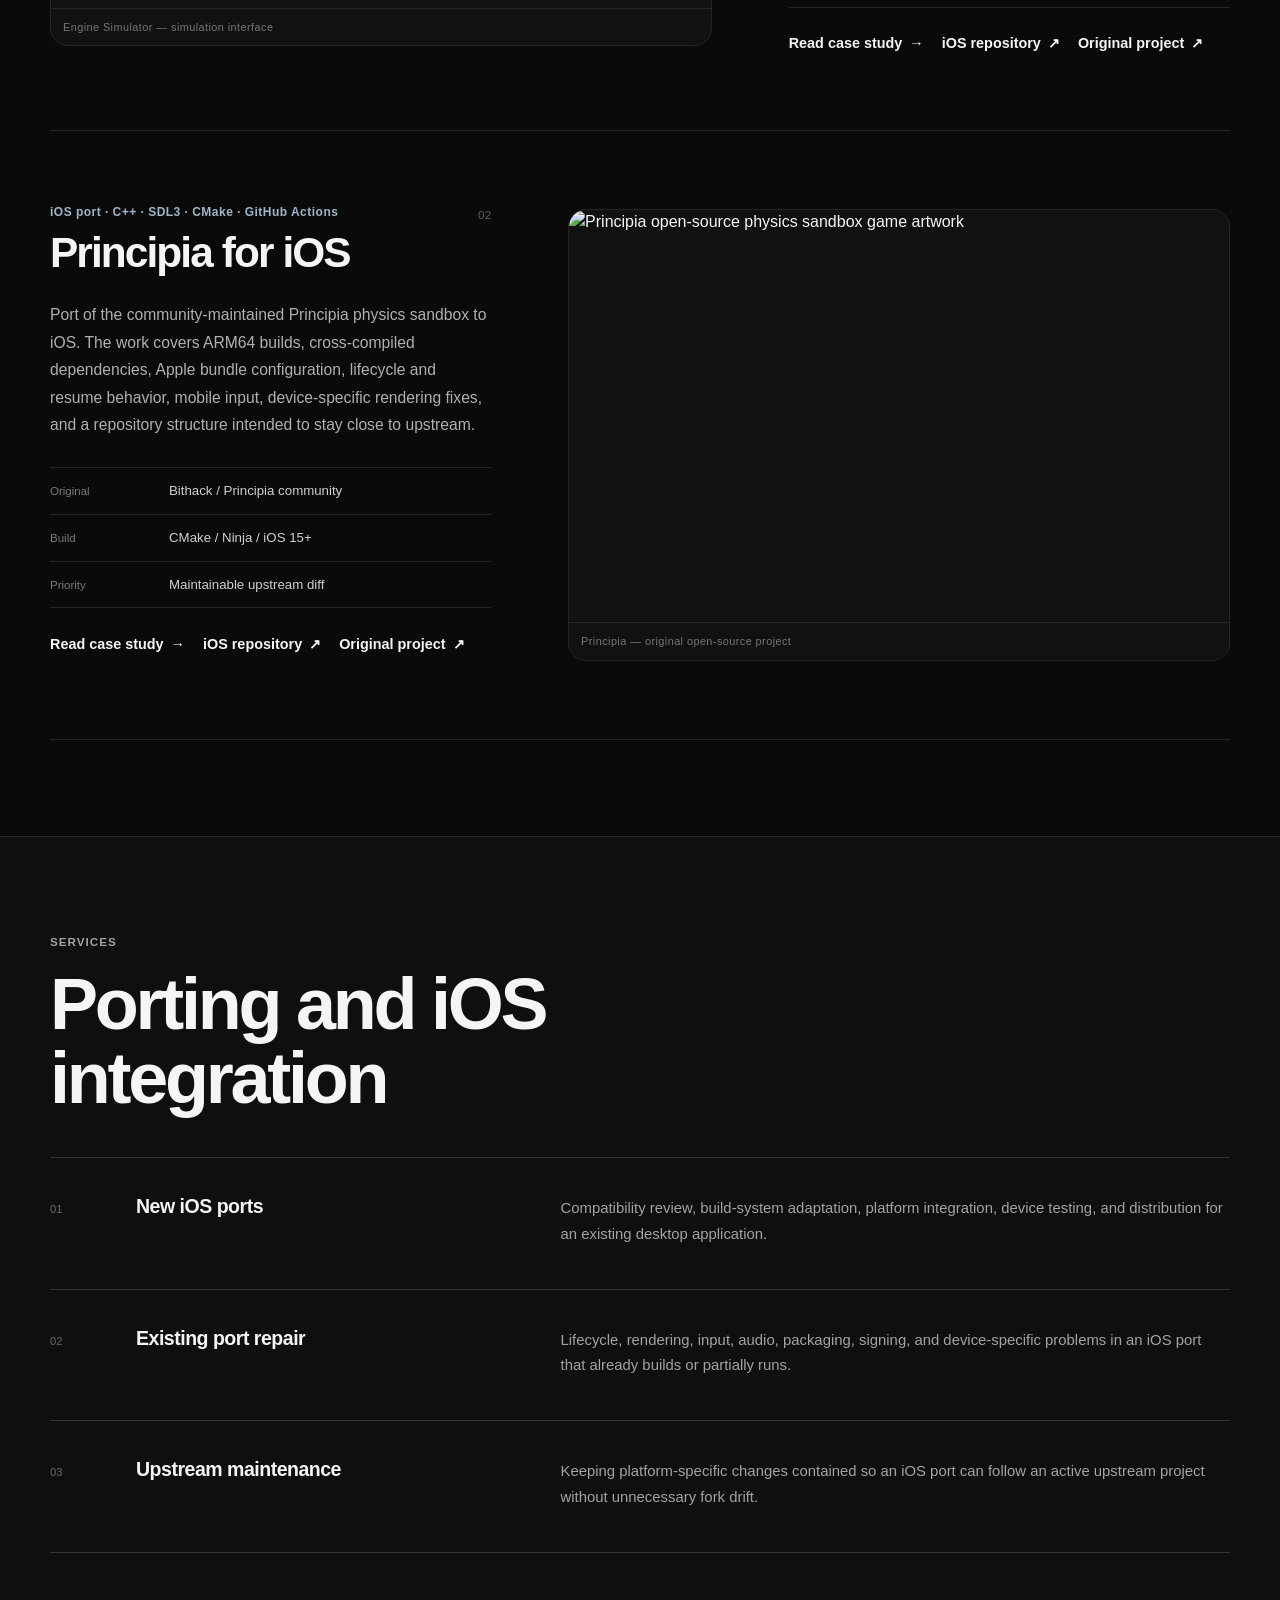
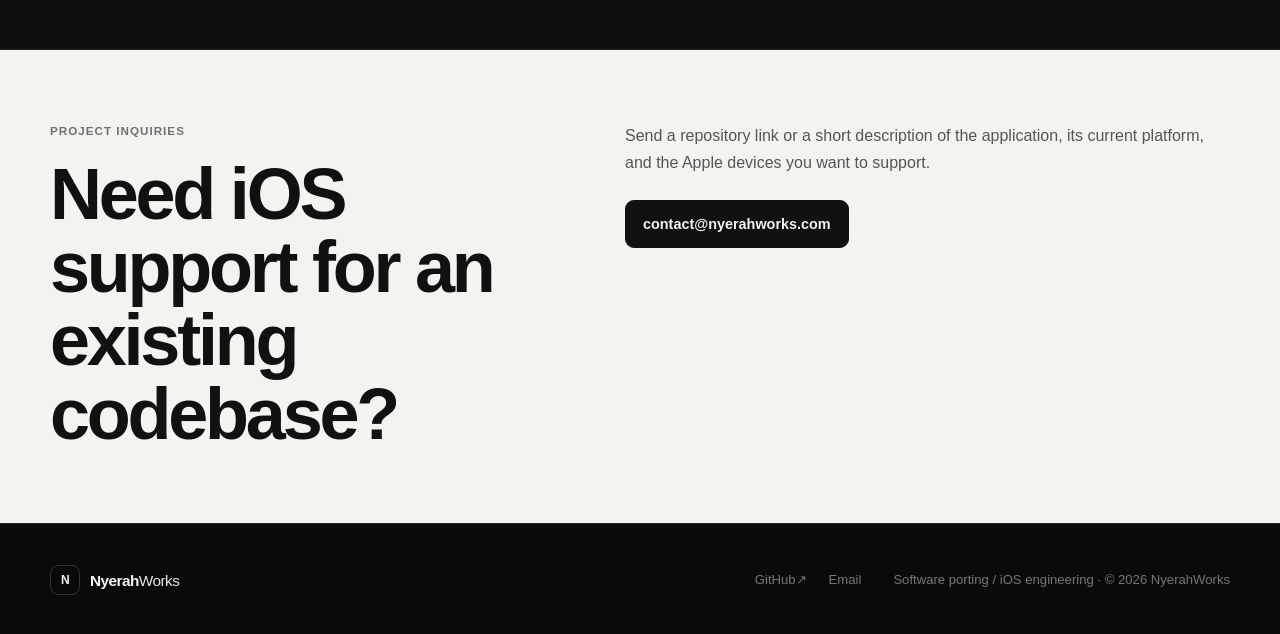
==== commit acffe5b5: "Link homepage projects to detailed case studies" ====
--- a/index.html
+++ b/index.html
@@ -68,11 +68,11 @@
       <header class="section-intro">
         <p class="kicker">Selected work</p>
         <h2>Current iOS ports</h2>
-        <p>Two open-source C++ applications adapted for Apple mobile platforms.</p>
+        <p>Two open-source C++ applications adapted for Apple mobile platforms. The case studies document the actual platform work, build decisions, and upstream constraints.</p>
       </header>
 
       <article class="project project-featured">
-        <a class="project-image-link" href="https://github.com/NyerahMT/engine-sim-ios" aria-label="View Engine Simulator iOS repository">
+        <a class="project-image-link" href="work/engine-simulator/" aria-label="Read Engine Simulator for iOS case study">
           <figure class="project-figure">
             <img src="https://raw.githubusercontent.com/NyerahMT/engine-sim-ios/master/docs/public/screenshots/screenshot_v01.png" alt="Engine Simulator showing a mechanically rendered engine, gauges, and simulation data" loading="eager" decoding="async">
             <figcaption>Engine Simulator — simulation interface</figcaption>
@@ -82,7 +82,7 @@
         <div class="project-body">
           <div class="project-heading-row">
             <div>
-              <p class="project-type">Engine Simulator · iOS</p>
+              <p class="project-type">iOS port · C++ · SDL3 · Metal · ARM64</p>
               <h3>Engine Simulator for iOS</h3>
             </div>
             <span class="project-index">01</span>
@@ -98,11 +98,12 @@
               <strong>iOS / iPadOS / ARM64</strong>
             </div>
             <div>
-              <span>Integration</span>
-              <strong>SDL3 · Metal · Files · TestFlight</strong>
+              <span>Distribution</span>
+              <strong>TestFlight / App Store submission</strong>
             </div>
           </div>
           <div class="project-links">
+            <a class="text-link project-case-link" href="work/engine-simulator/">Read case study <span aria-hidden="true">→</span></a>
             <a class="text-link" href="https://github.com/NyerahMT/engine-sim-ios">iOS repository <span aria-hidden="true">↗</span></a>
             <a class="text-link" href="https://github.com/ange-yaghi/engine-sim">Original project <span aria-hidden="true">↗</span></a>
           </div>
@@ -110,7 +111,7 @@
       </article>
 
       <article class="project project-secondary">
-        <a class="project-image-link" href="https://github.com/NyerahMT/principia-ios" aria-label="View Principia iOS repository">
+        <a class="project-image-link" href="work/principia/" aria-label="Read Principia for iOS case study">
           <figure class="project-figure principia-figure">
             <img src="https://raw.githubusercontent.com/Bithack/principia/master/data-src/github-image0.gif" alt="Principia open-source physics sandbox game artwork" loading="lazy" decoding="async">
             <figcaption>Principia — original open-source project</figcaption>
@@ -120,27 +121,28 @@
         <div class="project-body">
           <div class="project-heading-row">
             <div>
-              <p class="project-type">Principia · iOS</p>
+              <p class="project-type">iOS port · C++ · SDL3 · CMake · GitHub Actions</p>
               <h3>Principia for iOS</h3>
             </div>
             <span class="project-index">02</span>
           </div>
-          <p class="project-summary">Port of the community-maintained Principia physics sandbox to iOS. The work covers Apple build integration, lifecycle and resume behavior, mobile input and interface adaptation, device-specific rendering fixes, and repository structure intended to keep the iOS changes close to upstream.</p>
+          <p class="project-summary">Port of the community-maintained Principia physics sandbox to iOS. The work covers ARM64 builds, cross-compiled dependencies, Apple bundle configuration, lifecycle and resume behavior, mobile input, device-specific rendering fixes, and a repository structure intended to stay close to upstream.</p>
           <div class="project-details">
             <div>
               <span>Original</span>
               <strong>Bithack / Principia community</strong>
             </div>
             <div>
-              <span>Codebase</span>
-              <strong>C++ / SDL</strong>
-            </div>
-            <div>
-              <span>Port focus</span>
-              <strong>iOS platform layer / upstream compatibility</strong>
+              <span>Build</span>
+              <strong>CMake / Ninja / iOS 15+</strong>
+            </div>
+            <div>
+              <span>Priority</span>
+              <strong>Maintainable upstream diff</strong>
             </div>
           </div>
           <div class="project-links">
+            <a class="text-link project-case-link" href="work/principia/">Read case study <span aria-hidden="true">→</span></a>
             <a class="text-link" href="https://github.com/NyerahMT/principia-ios">iOS repository <span aria-hidden="true">↗</span></a>
             <a class="text-link" href="https://github.com/Bithack/principia">Original project <span aria-hidden="true">↗</span></a>
           </div>
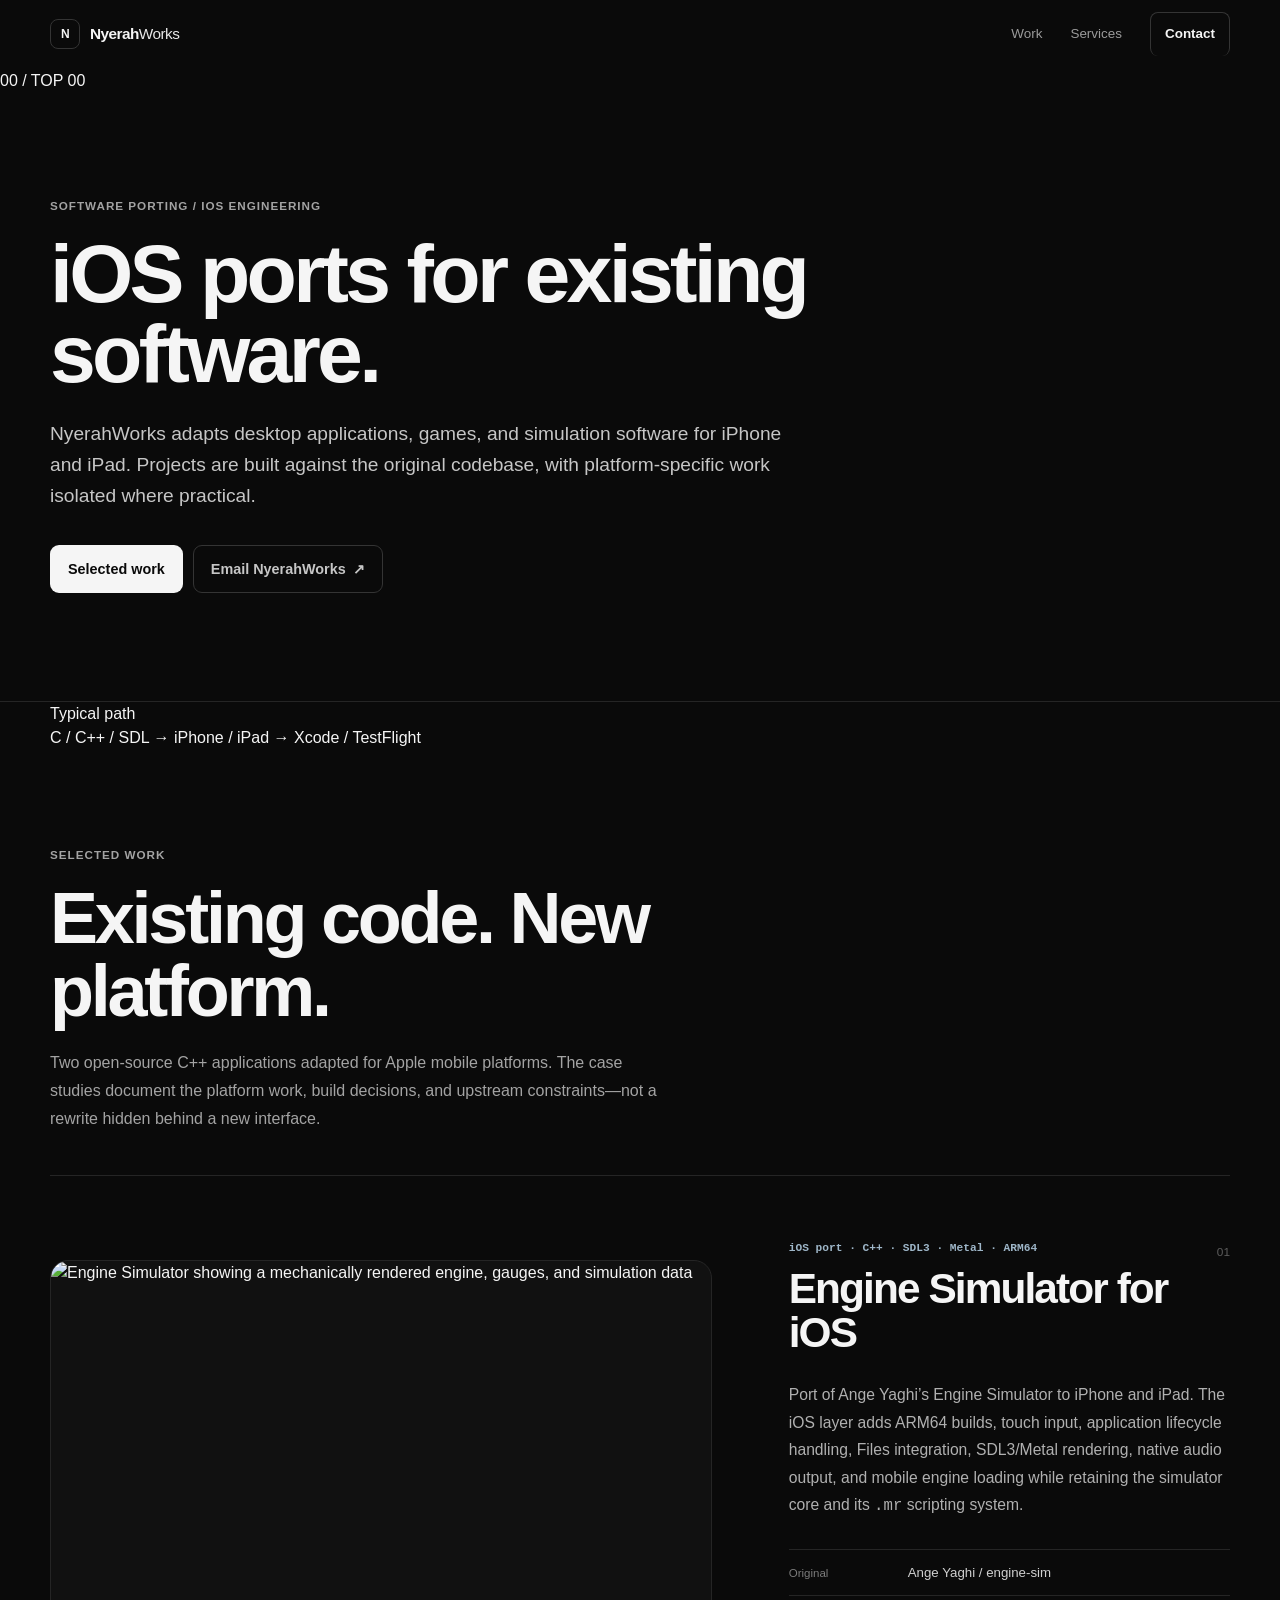
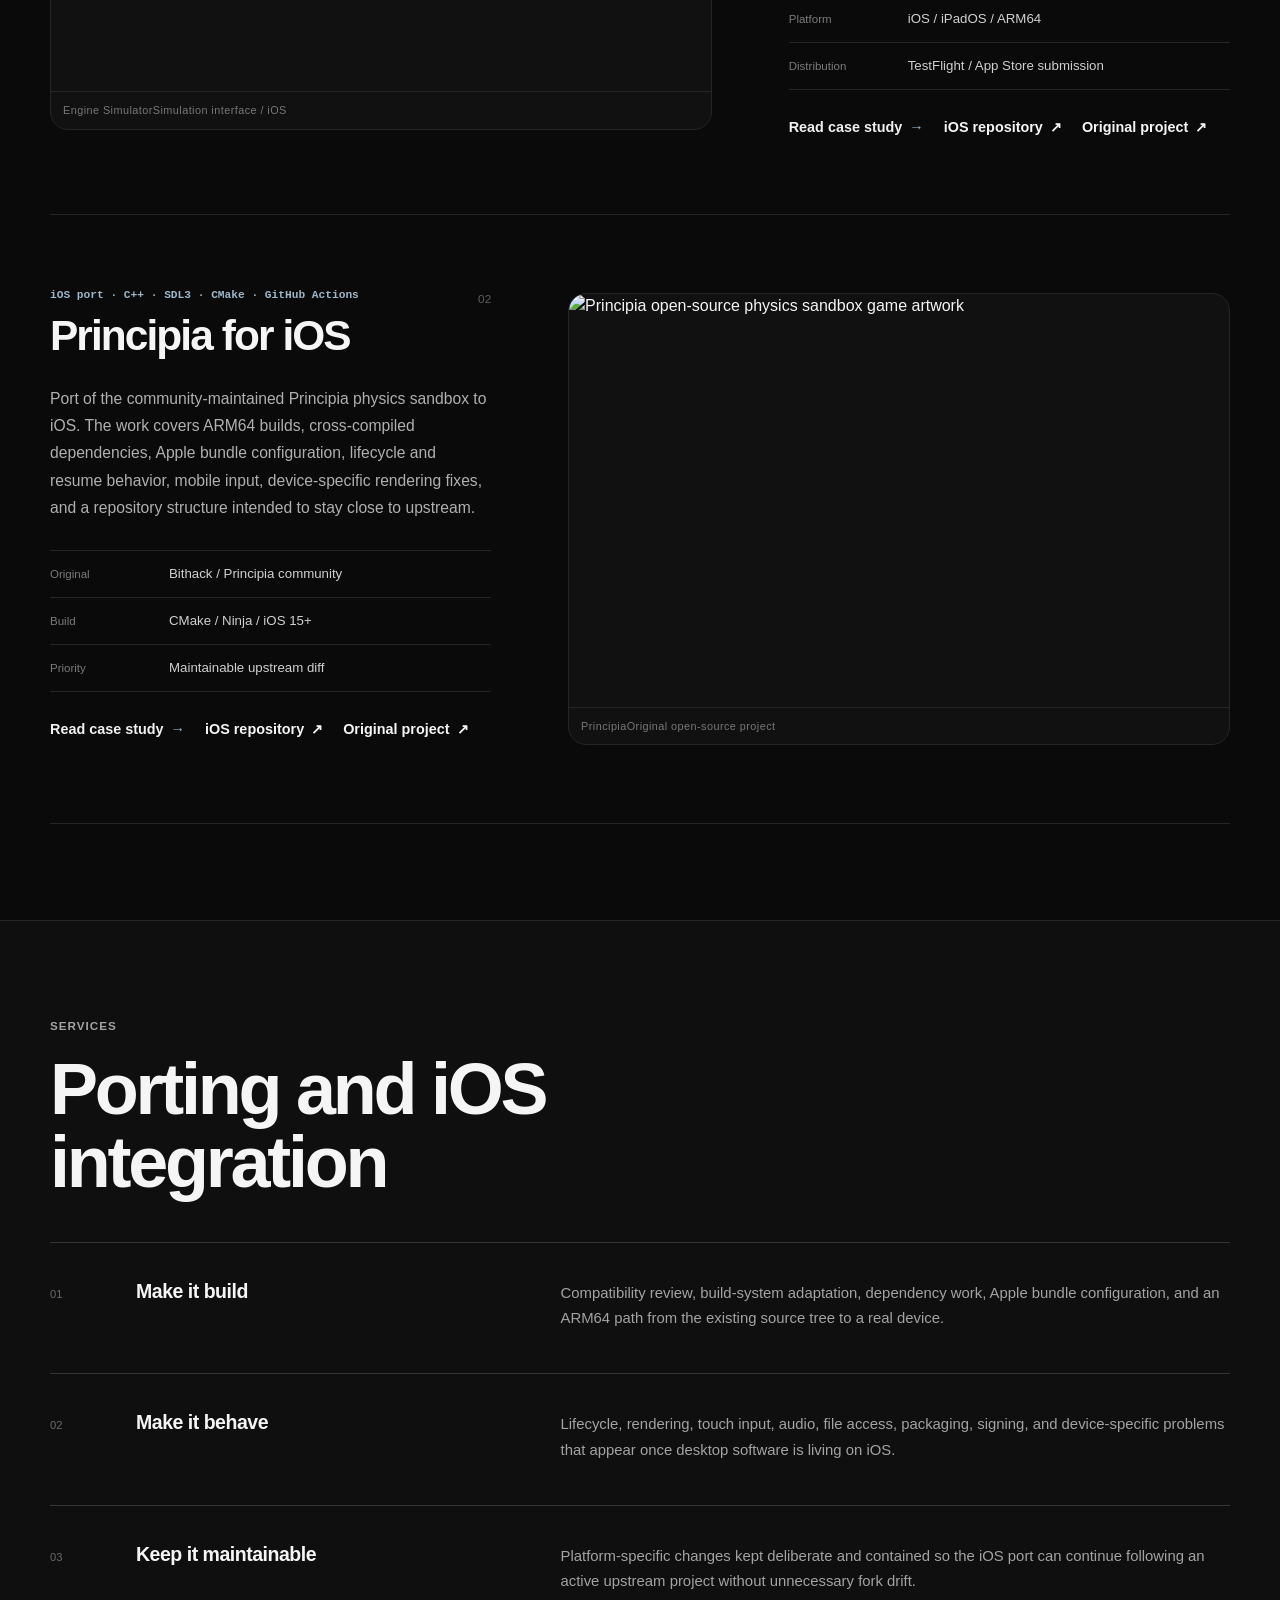
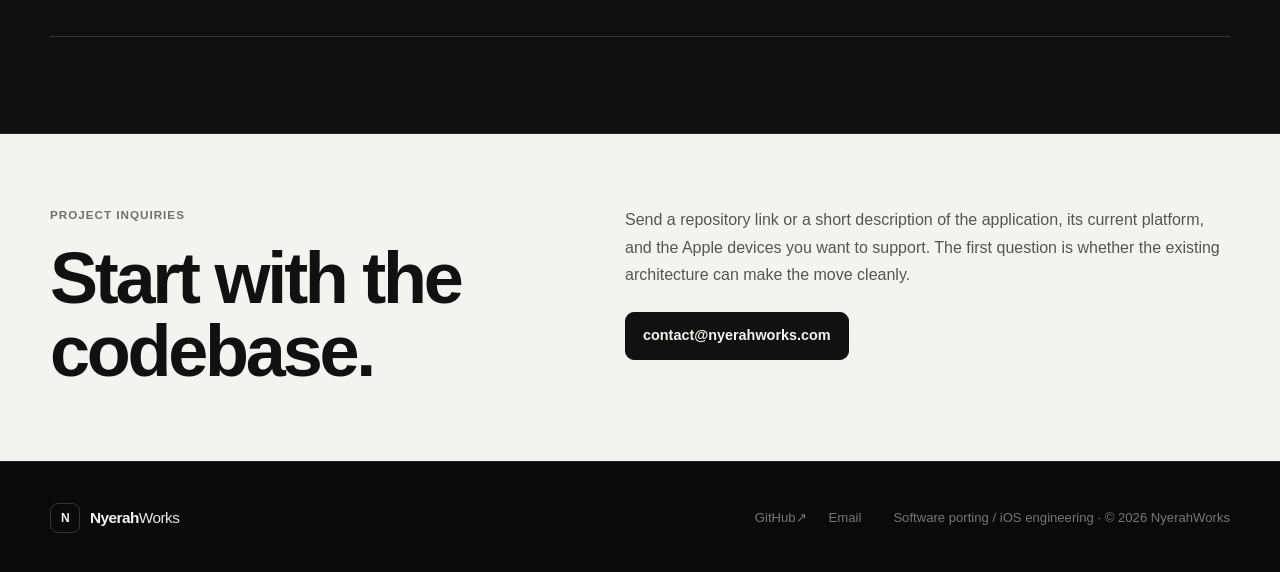
==== commit c6ed5486: "Refine homepage editorial structure" ====
--- a/index.html
+++ b/index.html
@@ -34,8 +34,14 @@
     </div>
   </header>
 
+  <aside class="scroll-rail" aria-hidden="true" data-scroll-rail>
+    <span class="scroll-rail-section" data-scroll-section>00 / TOP</span>
+    <span class="scroll-rail-track"><span class="scroll-rail-fill" data-scroll-fill></span></span>
+    <span class="scroll-rail-percent" data-scroll-percent>00</span>
+  </aside>
+
   <main id="main">
-    <section class="hero" id="top">
+    <section class="hero" id="top" data-scroll-section-name="00 / TOP">
       <div class="shell hero-shell">
         <p class="kicker">Software porting / iOS engineering</p>
         <h1>iOS ports for existing software.</h1>
@@ -47,35 +53,31 @@
       </div>
     </section>
 
-    <section class="proof-strip" aria-label="Engineering focus">
-      <div class="shell proof-grid">
-        <div>
-          <span class="proof-label">Codebases</span>
-          <strong>C / C++ / SDL</strong>
-        </div>
-        <div>
-          <span class="proof-label">Targets</span>
-          <strong>iPhone / iPad</strong>
-        </div>
-        <div>
-          <span class="proof-label">Delivery</span>
-          <strong>Xcode / TestFlight</strong>
-        </div>
-      </div>
-    </section>
-
-    <section class="section shell" id="work">
-      <header class="section-intro">
+    <section class="signal-strip" aria-label="Engineering path">
+      <div class="shell signal-line">
+        <span class="signal-label">Typical path</span>
+        <div class="signal-flow" aria-label="C, C plus plus and SDL codebases to iPhone and iPad through Xcode and TestFlight">
+          <span>C / C++ / SDL</span>
+          <span class="signal-arrow" aria-hidden="true">→</span>
+          <span>iPhone / iPad</span>
+          <span class="signal-arrow" aria-hidden="true">→</span>
+          <span>Xcode / TestFlight</span>
+        </div>
+      </div>
+    </section>
+
+    <section class="section shell" id="work" data-scroll-section-name="01 / WORK">
+      <header class="section-intro section-intro-editorial" data-reveal>
         <p class="kicker">Selected work</p>
-        <h2>Current iOS ports</h2>
-        <p>Two open-source C++ applications adapted for Apple mobile platforms. The case studies document the actual platform work, build decisions, and upstream constraints.</p>
+        <h2>Existing code. New platform.</h2>
+        <p>Two open-source C++ applications adapted for Apple mobile platforms. The case studies document the platform work, build decisions, and upstream constraints—not a rewrite hidden behind a new interface.</p>
       </header>
 
-      <article class="project project-featured">
+      <article class="project project-featured" data-reveal data-parallax>
         <a class="project-image-link" href="work/engine-simulator/" aria-label="Read Engine Simulator for iOS case study">
           <figure class="project-figure">
             <img src="https://raw.githubusercontent.com/NyerahMT/engine-sim-ios/master/docs/public/screenshots/screenshot_v01.png" alt="Engine Simulator showing a mechanically rendered engine, gauges, and simulation data" loading="eager" decoding="async">
-            <figcaption>Engine Simulator — simulation interface</figcaption>
+            <figcaption><span>Engine Simulator</span><span>Simulation interface / iOS</span></figcaption>
           </figure>
         </a>
 
@@ -110,11 +112,11 @@
         </div>
       </article>
 
-      <article class="project project-secondary">
+      <article class="project project-secondary" data-reveal data-parallax>
         <a class="project-image-link" href="work/principia/" aria-label="Read Principia for iOS case study">
           <figure class="project-figure principia-figure">
             <img src="https://raw.githubusercontent.com/Bithack/principia/master/data-src/github-image0.gif" alt="Principia open-source physics sandbox game artwork" loading="lazy" decoding="async">
-            <figcaption>Principia — original open-source project</figcaption>
+            <figcaption><span>Principia</span><span>Original open-source project</span></figcaption>
           </figure>
         </a>
 
@@ -150,47 +152,47 @@
       </article>
     </section>
 
-    <section class="section capabilities-section" id="services">
+    <section class="section capabilities-section" id="services" data-scroll-section-name="02 / SERVICES">
       <div class="shell">
-        <header class="section-intro compact-intro">
+        <header class="section-intro compact-intro" data-reveal>
           <p class="kicker">Services</p>
           <h2>Porting and iOS integration</h2>
         </header>
 
         <div class="capability-list">
-          <article>
+          <article data-reveal>
             <span class="capability-number">01</span>
             <div>
-              <h3>New iOS ports</h3>
-              <p>Compatibility review, build-system adaptation, platform integration, device testing, and distribution for an existing desktop application.</p>
+              <h3>Make it build</h3>
+              <p>Compatibility review, build-system adaptation, dependency work, Apple bundle configuration, and an ARM64 path from the existing source tree to a real device.</p>
             </div>
           </article>
-          <article>
+          <article data-reveal>
             <span class="capability-number">02</span>
             <div>
-              <h3>Existing port repair</h3>
-              <p>Lifecycle, rendering, input, audio, packaging, signing, and device-specific problems in an iOS port that already builds or partially runs.</p>
+              <h3>Make it behave</h3>
+              <p>Lifecycle, rendering, touch input, audio, file access, packaging, signing, and device-specific problems that appear once desktop software is living on iOS.</p>
             </div>
           </article>
-          <article>
+          <article data-reveal>
             <span class="capability-number">03</span>
             <div>
-              <h3>Upstream maintenance</h3>
-              <p>Keeping platform-specific changes contained so an iOS port can follow an active upstream project without unnecessary fork drift.</p>
+              <h3>Keep it maintainable</h3>
+              <p>Platform-specific changes kept deliberate and contained so the iOS port can continue following an active upstream project without unnecessary fork drift.</p>
             </div>
           </article>
         </div>
       </div>
     </section>
 
-    <section class="contact-section" id="contact">
-      <div class="shell contact-grid">
+    <section class="contact-section" id="contact" data-scroll-section-name="03 / CONTACT">
+      <div class="shell contact-grid" data-reveal>
         <div>
           <p class="kicker">Project inquiries</p>
-          <h2>Need iOS support for an existing codebase?</h2>
+          <h2>Start with the codebase.</h2>
         </div>
         <div class="contact-side">
-          <p>Send a repository link or a short description of the application, its current platform, and the Apple devices you want to support.</p>
+          <p>Send a repository link or a short description of the application, its current platform, and the Apple devices you want to support. The first question is whether the existing architecture can make the move cleanly.</p>
           <a class="button button-light" href="mailto:contact@nyerahworks.com">contact@nyerahworks.com</a>
         </div>
       </div>
--- a/polish.css
+++ b/polish.css
@@ -55,7 +55,13 @@
 }
 
 .project-type {
+  max-width: 100%;
   color: #9eb6c8;
+  font-family: ui-monospace, SFMono-Regular, Menlo, Monaco, Consolas, "Liberation Mono", monospace;
+  font-size: 0.7rem;
+  font-weight: 560;
+  line-height: 1.55;
+  letter-spacing: 0;
 }
 
 .project-summary {
@@ -73,12 +79,21 @@
 .project-links {
   display: flex;
   flex-wrap: wrap;
-  gap: 18px;
-  margin-top: 14px;
+  gap: 8px 20px;
+  margin-top: 16px;
 }
 
 .project-links .text-link {
   margin-top: 0;
+}
+
+.project-case-link {
+  color: #f1f1f1;
+  font-weight: 700;
+}
+
+.project-case-link span {
+  color: #9eb6c8;
 }
 
 .capabilities-section {
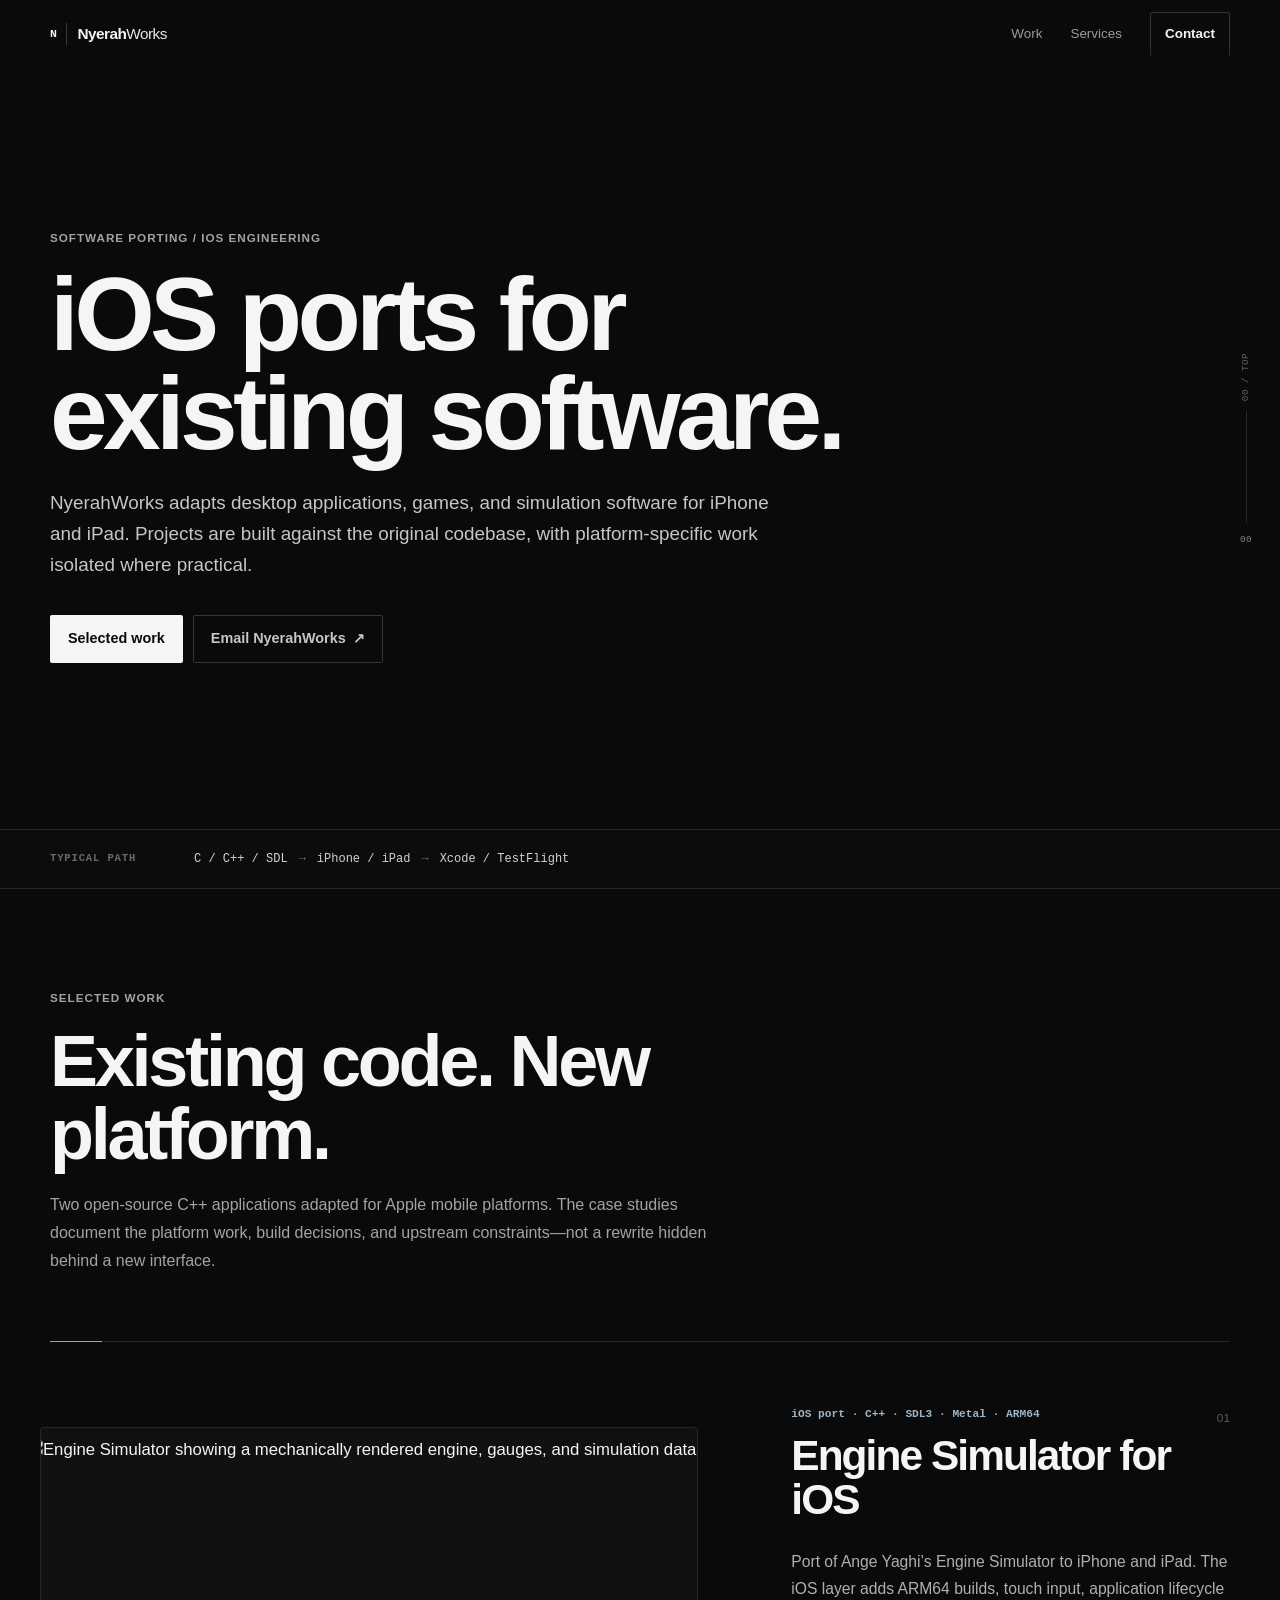
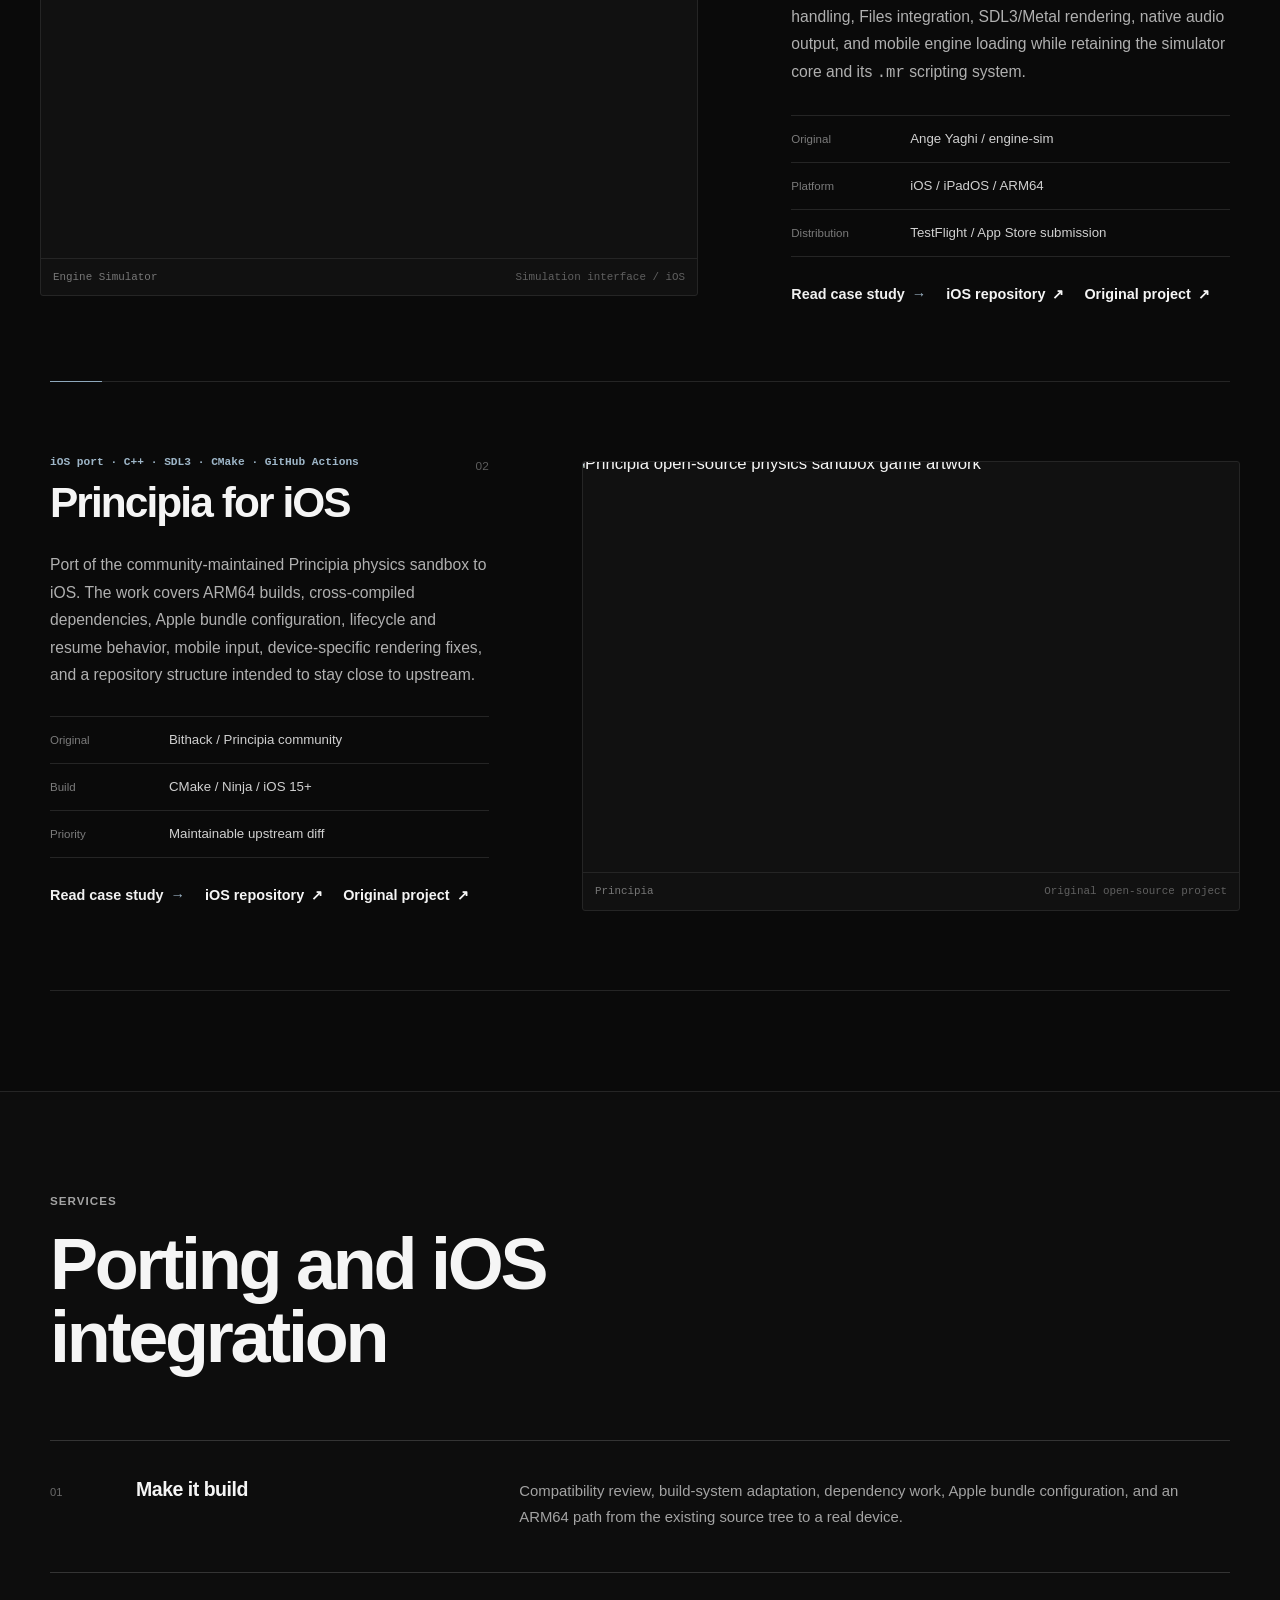
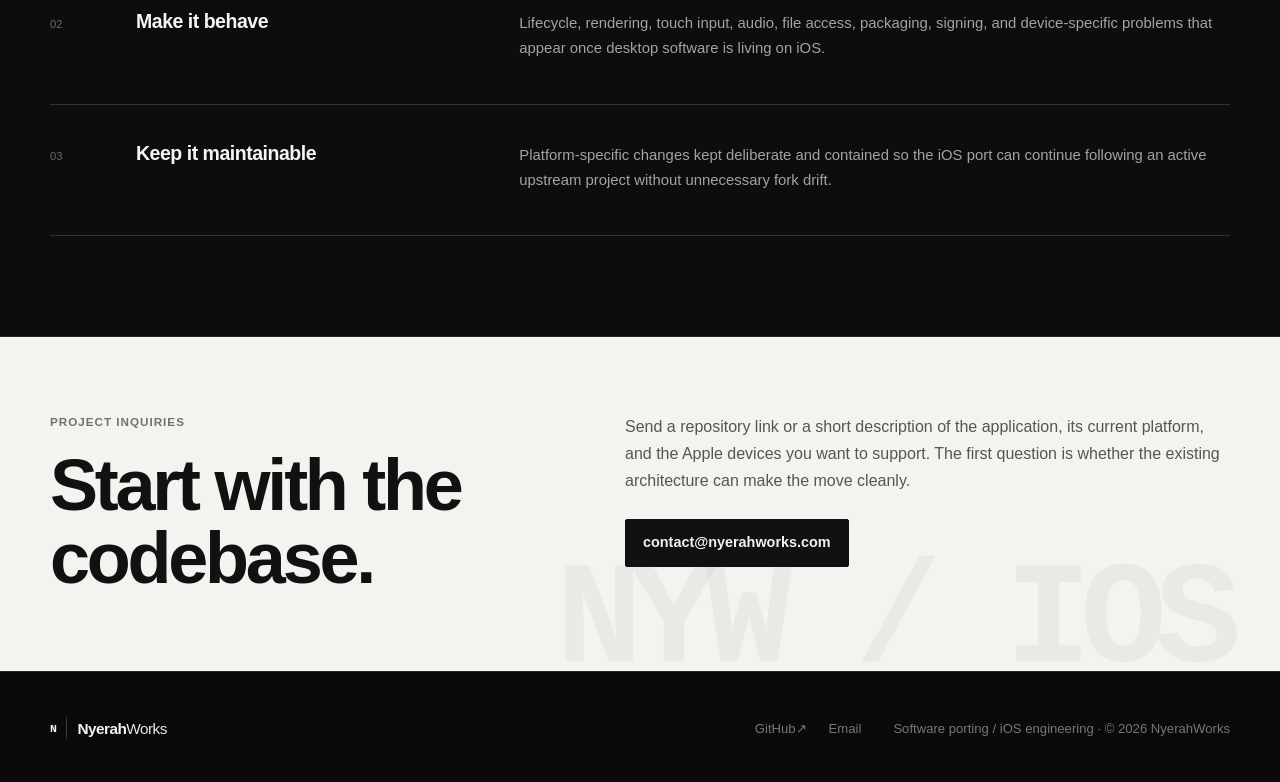
==== commit d1e14ba4: "Wire favicon and social preview metadata" ====
--- a/index.html
+++ b/index.html
@@ -5,6 +5,23 @@
   <meta name="viewport" content="width=device-width, initial-scale=1, viewport-fit=cover">
   <meta name="description" content="NyerahWorks ports existing software to iPhone and iPad, with a focus on C and C++ applications, platform integration, testing, and distribution.">
   <meta name="theme-color" content="#0a0a0a">
+  <link rel="canonical" href="https://nyerahworks.com/">
+  <link rel="icon" href="/favicon.svg" type="image/svg+xml">
+
+  <meta property="og:title" content="NyerahWorks — Software Porting & iOS Engineering">
+  <meta property="og:description" content="iOS ports for existing software. C and C++ applications adapted for iPhone and iPad.">
+  <meta property="og:url" content="https://nyerahworks.com/">
+  <meta property="og:type" content="website">
+  <meta property="og:site_name" content="NyerahWorks">
+  <meta property="og:image" content="https://nyerahworks.com/nyerahworks-og.png">
+  <meta property="og:image:width" content="1200">
+  <meta property="og:image:height" content="630">
+  <meta property="og:image:alt" content="NyerahWorks — Software porting and iOS engineering">
+  <meta name="twitter:card" content="summary_large_image">
+  <meta name="twitter:title" content="NyerahWorks — Software Porting & iOS Engineering">
+  <meta name="twitter:description" content="iOS ports for existing software. C and C++ applications adapted for iPhone and iPad.">
+  <meta name="twitter:image" content="https://nyerahworks.com/nyerahworks-og.png">
+
   <title>NyerahWorks — Software Porting & iOS Engineering</title>
   <link rel="stylesheet" href="styles.css">
   <link rel="stylesheet" href="polish.css">
--- a/polish.css
+++ b/polish.css
@@ -1,4 +1,4 @@
-/* Final refinement layer: keep the existing responsive system, reduce the "startup template" feel. */
+/* Editorial refinement layer. Keep the responsive base, remove generic SaaS rhythms. */
 
 .brand-name {
   display: inline-flex;
@@ -15,43 +15,142 @@
   color: #e7e7e7;
 }
 
+/* The mark reads more like a wordmark detail than an app icon. */
+.brand-symbol {
+  display: inline-flex;
+  width: auto;
+  height: 22px;
+  padding-right: 10px;
+  border: 0;
+  border-right: 1px solid #3a3a3a;
+  border-radius: 0;
+  font-family: ui-monospace, SFMono-Regular, Menlo, Monaco, Consolas, "Liberation Mono", monospace;
+  font-size: 0.72rem;
+  font-weight: 720;
+}
+
 .hero-shell {
   min-height: auto;
-  padding-top: 76px;
-  padding-bottom: 82px;
+  padding-top: 86px;
+  padding-bottom: 94px;
 }
 
 .hero h1 {
   max-width: 780px;
   font-size: clamp(2.85rem, 12vw, 5.15rem);
-  line-height: 0.98;
+  line-height: 0.96;
 }
 
 .hero-copy {
-  max-width: 760px;
-  font-size: clamp(1.02rem, 4vw, 1.2rem);
-  line-height: 1.62;
+  max-width: 720px;
+  font-size: clamp(1.02rem, 4vw, 1.18rem);
+  line-height: 1.64;
 }
 
 .kicker {
   letter-spacing: 0.085em;
 }
 
-.proof-grid strong {
-  color: #d0d0d0;
+.button,
+.site-nav .nav-contact {
+  border-radius: 2px;
+}
+
+.button {
+  position: relative;
+  overflow: hidden;
+}
+
+.button::after {
+  content: "";
+  position: absolute;
+  right: 0;
+  bottom: 0;
+  left: 0;
+  height: 1px;
+  background: currentColor;
+  opacity: 0;
+  transform: scaleX(0.25);
+  transform-origin: left;
+  transition: opacity 180ms ease, transform 260ms cubic-bezier(0.2, 0.8, 0.2, 1);
+}
+
+.button:hover::after {
+  opacity: 0.35;
+  transform: scaleX(1);
+}
+
+/* Replace the familiar three equal-column proof strip with one engineering path. */
+.signal-strip {
+  border-bottom: 1px solid var(--line);
+  background: #0c0c0c;
+}
+
+.signal-line {
+  display: grid;
+  gap: 8px;
+  padding-top: 18px;
+  padding-bottom: 18px;
+}
+
+.signal-label {
+  color: #696969;
+  font-family: ui-monospace, SFMono-Regular, Menlo, Monaco, Consolas, "Liberation Mono", monospace;
+  font-size: 0.66rem;
+  font-weight: 560;
+  letter-spacing: 0.08em;
+  text-transform: uppercase;
+}
+
+.signal-flow {
+  display: flex;
+  min-width: 0;
+  flex-wrap: wrap;
+  align-items: center;
+  gap: 7px 11px;
+  color: #d2d2d2;
+  font-family: ui-monospace, SFMono-Regular, Menlo, Monaco, Consolas, "Liberation Mono", monospace;
+  font-size: 0.75rem;
+  line-height: 1.5;
+}
+
+.signal-arrow {
+  color: #647785;
 }
 
 .section {
-  padding-top: 78px;
-  padding-bottom: 78px;
+  padding-top: 80px;
+  padding-bottom: 80px;
 }
 
 .section-intro {
-  margin-bottom: 42px;
+  margin-bottom: 44px;
 }
 
 .section-intro h2 {
-  max-width: 780px;
+  max-width: 760px;
+}
+
+.section-intro-editorial h2 {
+  max-width: 680px;
+}
+
+.section-intro > p:last-child {
+  max-width: 660px;
+}
+
+.project {
+  position: relative;
+}
+
+.project::before {
+  content: "";
+  position: absolute;
+  top: -1px;
+  left: 0;
+  width: 52px;
+  height: 1px;
+  background: #8fa9bc;
 }
 
 .project-type {
@@ -62,6 +161,34 @@
   font-weight: 560;
   line-height: 1.55;
   letter-spacing: 0;
+}
+
+.project-figure {
+  isolation: isolate;
+  border-radius: 3px;
+}
+
+.project-figure img {
+  transform: scale(1.045) translate3d(0, var(--parallax-y, 0px), 0);
+  transition: transform 420ms cubic-bezier(0.2, 0.8, 0.2, 1);
+  will-change: transform;
+}
+
+.project-image-link:hover img {
+  transform: scale(1.06) translate3d(0, var(--parallax-y, 0px), 0);
+}
+
+.project-figure figcaption {
+  display: flex;
+  justify-content: space-between;
+  gap: 16px;
+  font-family: ui-monospace, SFMono-Regular, Menlo, Monaco, Consolas, "Liberation Mono", monospace;
+  letter-spacing: 0;
+}
+
+.project-figure figcaption span:last-child {
+  color: #606060;
+  text-align: right;
 }
 
 .project-summary {
@@ -97,7 +224,26 @@
 }
 
 .capabilities-section {
-  background: #0f0f0f;
+  background: #0d0d0d;
+}
+
+.capability-list article {
+  position: relative;
+}
+
+.capability-list article::after {
+  content: "";
+  position: absolute;
+  bottom: -1px;
+  left: 0;
+  width: 0;
+  height: 1px;
+  background: #5f7484;
+  transition: width 500ms cubic-bezier(0.2, 0.8, 0.2, 1);
+}
+
+.capability-list article:hover::after {
+  width: min(180px, 35%);
 }
 
 .capability-list h3 {
@@ -110,22 +256,201 @@
 }
 
 .contact-section {
-  padding-top: 72px;
-  padding-bottom: 72px;
+  position: relative;
+  padding-top: 76px;
+  padding-bottom: 76px;
+  overflow: hidden;
+}
+
+.contact-section::before {
+  content: "NYW / IOS";
+  position: absolute;
+  right: max(20px, calc((100vw - var(--max-width)) / 2));
+  bottom: -0.16em;
+  color: rgba(17, 17, 17, 0.045);
+  font-family: ui-monospace, SFMono-Regular, Menlo, Monaco, Consolas, "Liberation Mono", monospace;
+  font-size: clamp(4rem, 12vw, 9rem);
+  font-weight: 800;
+  line-height: 1;
+  letter-spacing: -0.08em;
+  pointer-events: none;
+  white-space: nowrap;
+}
+
+.contact-grid {
+  position: relative;
+  z-index: 1;
 }
 
 .contact-side p {
   max-width: 620px;
 }
 
+/* Scroll-linked reveal: a mechanical wipe on imagery, quiet movement on copy. */
+.motion-ready [data-reveal] {
+  opacity: 0;
+  transform: translate3d(0, 16px, 0);
+  transition: opacity 620ms ease, transform 760ms cubic-bezier(0.16, 1, 0.3, 1);
+}
+
+.motion-ready [data-reveal].is-visible {
+  opacity: 1;
+  transform: translate3d(0, 0, 0);
+}
+
+.motion-ready [data-reveal] .project-figure::after {
+  content: "";
+  position: absolute;
+  z-index: 3;
+  inset: 0;
+  background: #151515;
+  transform: scaleX(1);
+  transform-origin: right center;
+  transition: transform 920ms 80ms cubic-bezier(0.77, 0, 0.18, 1);
+  pointer-events: none;
+}
+
+.motion-ready [data-reveal].is-visible .project-figure::after {
+  transform: scaleX(0);
+}
+
+/* Desktop page-position rail. It doubles as navigation context without becoming a widget. */
+.scroll-rail {
+  display: none;
+}
+
 @media (min-width: 700px) {
   .hero-shell {
-    padding-top: 104px;
-    padding-bottom: 108px;
+    padding-top: 114px;
+    padding-bottom: 120px;
+  }
+
+  .signal-line {
+    grid-template-columns: 120px minmax(0, 1fr);
+    align-items: center;
+    gap: 24px;
+    padding-top: 20px;
+    padding-bottom: 20px;
   }
 
   .section {
-    padding-top: 96px;
-    padding-bottom: 96px;
-  }
-}
+    padding-top: 100px;
+    padding-bottom: 100px;
+  }
+}
+
+@media (min-width: 900px) {
+  .hero-shell {
+    min-height: min(760px, calc(100svh - 68px));
+  }
+
+  .hero h1 {
+    max-width: 860px;
+    font-size: clamp(5.2rem, 8.1vw, 7.4rem);
+  }
+
+  .section-intro {
+    margin-bottom: 66px;
+  }
+
+  .project {
+    gap: clamp(52px, 6.5vw, 96px);
+  }
+
+  .project-figure {
+    border-radius: 3px;
+  }
+
+  .project-featured .project-image-link {
+    transform: translateX(-10px);
+  }
+
+  .project-secondary .project-image-link {
+    transform: translateX(10px);
+  }
+
+  .capability-list article > div {
+    grid-template-columns: minmax(190px, 0.62fr) minmax(0, 1.38fr);
+  }
+}
+
+@media (min-width: 1280px) {
+  .scroll-rail {
+    position: fixed;
+    top: 50%;
+    right: 17px;
+    z-index: 40;
+    display: grid;
+    width: 34px;
+    justify-items: center;
+    gap: 10px;
+    transform: translateY(-50%);
+    color: #626262;
+    font-family: ui-monospace, SFMono-Regular, Menlo, Monaco, Consolas, "Liberation Mono", monospace;
+    font-size: 0.58rem;
+    letter-spacing: 0.05em;
+    pointer-events: none;
+  }
+
+  .scroll-rail-section {
+    writing-mode: vertical-rl;
+    transform: rotate(180deg);
+    white-space: nowrap;
+  }
+
+  .scroll-rail-track {
+    position: relative;
+    display: block;
+    width: 1px;
+    height: 112px;
+    overflow: hidden;
+    background: #292929;
+  }
+
+  .scroll-rail-fill {
+    position: absolute;
+    top: 0;
+    left: 0;
+    width: 1px;
+    height: var(--scroll-progress, 0%);
+    background: #9eb6c8;
+  }
+
+  .scroll-rail-percent {
+    color: #858585;
+    font-variant-numeric: tabular-nums;
+  }
+}
+
+@media (max-width: 520px) {
+  .project-figure figcaption {
+    display: block;
+  }
+
+  .project-figure figcaption span {
+    display: block;
+  }
+
+  .project-figure figcaption span:last-child {
+    margin-top: 3px;
+    text-align: left;
+  }
+}
+
+@media (prefers-reduced-motion: reduce) {
+  .motion-ready [data-reveal],
+  .motion-ready [data-reveal].is-visible {
+    opacity: 1;
+    transform: none;
+  }
+
+  .motion-ready [data-reveal] .project-figure::after,
+  .motion-ready [data-reveal].is-visible .project-figure::after {
+    display: none;
+  }
+
+  .project-figure img,
+  .project-image-link:hover img {
+    transform: none;
+  }
+}
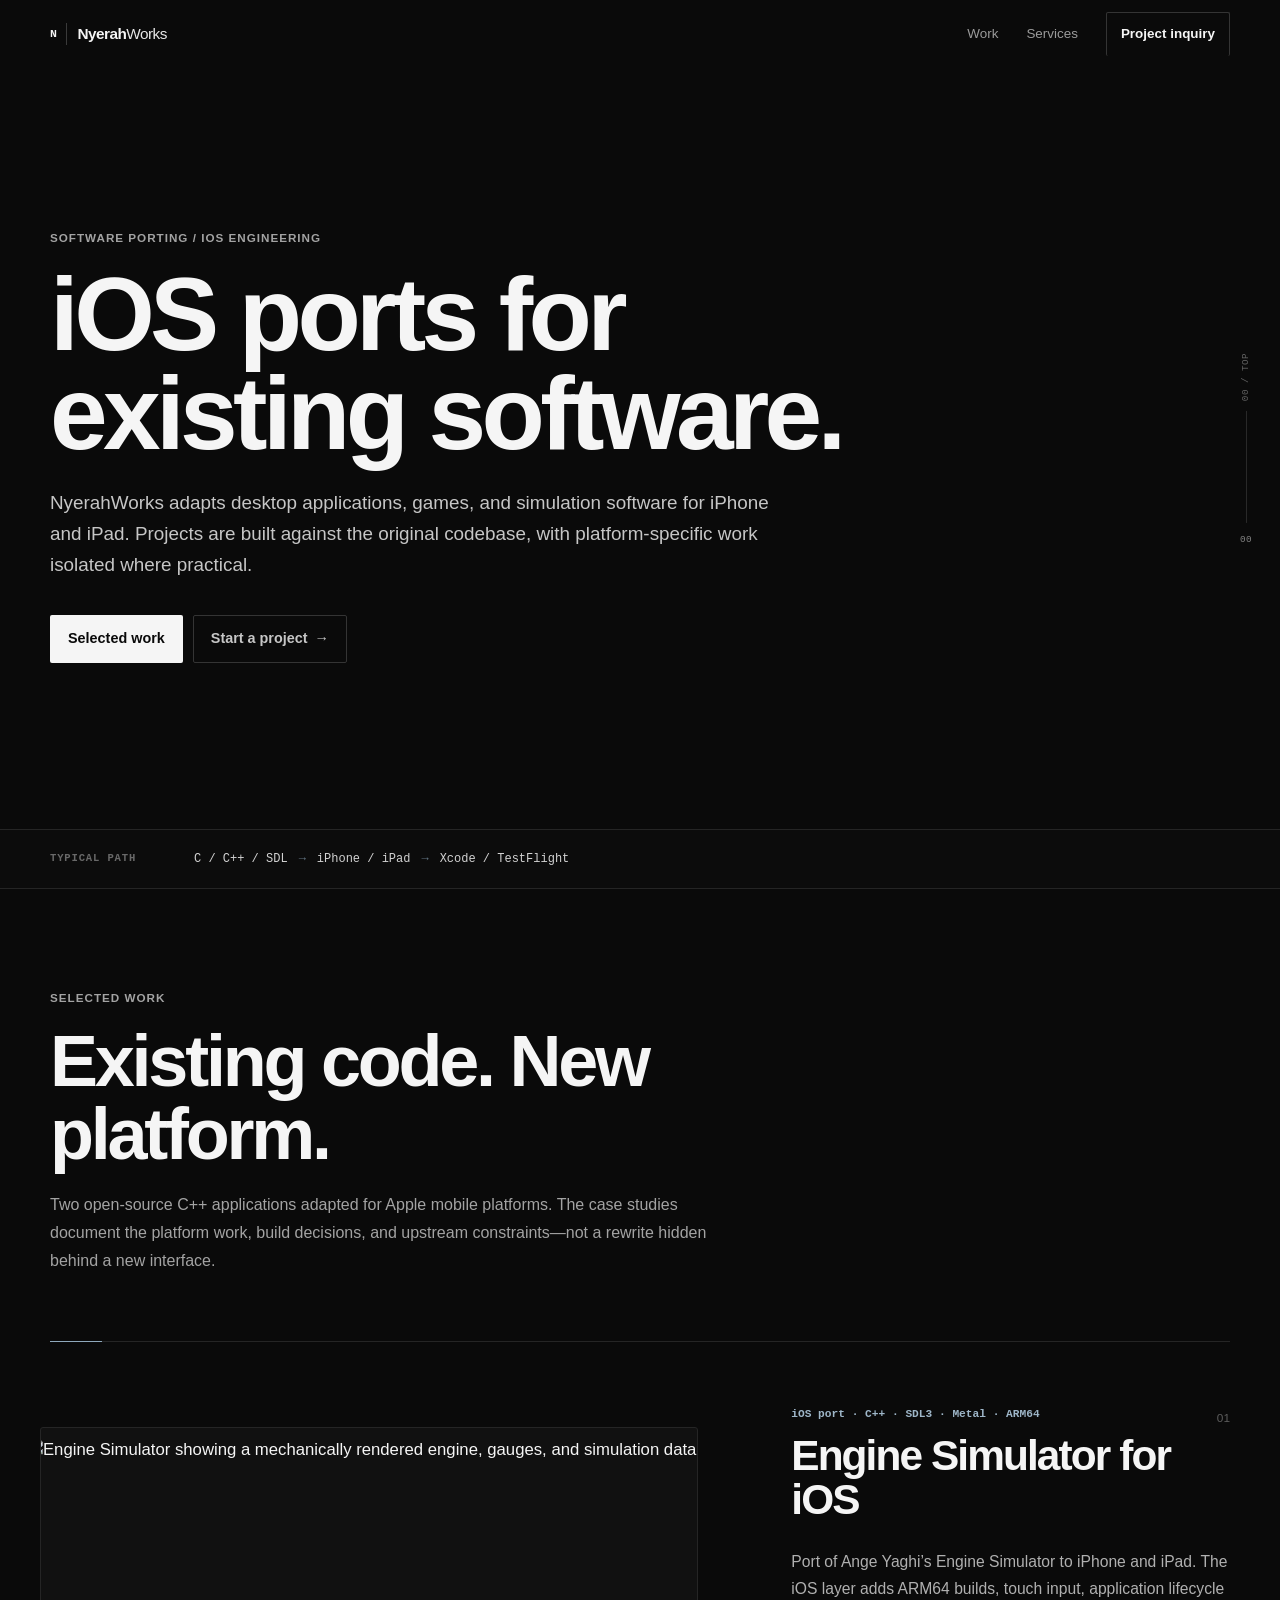
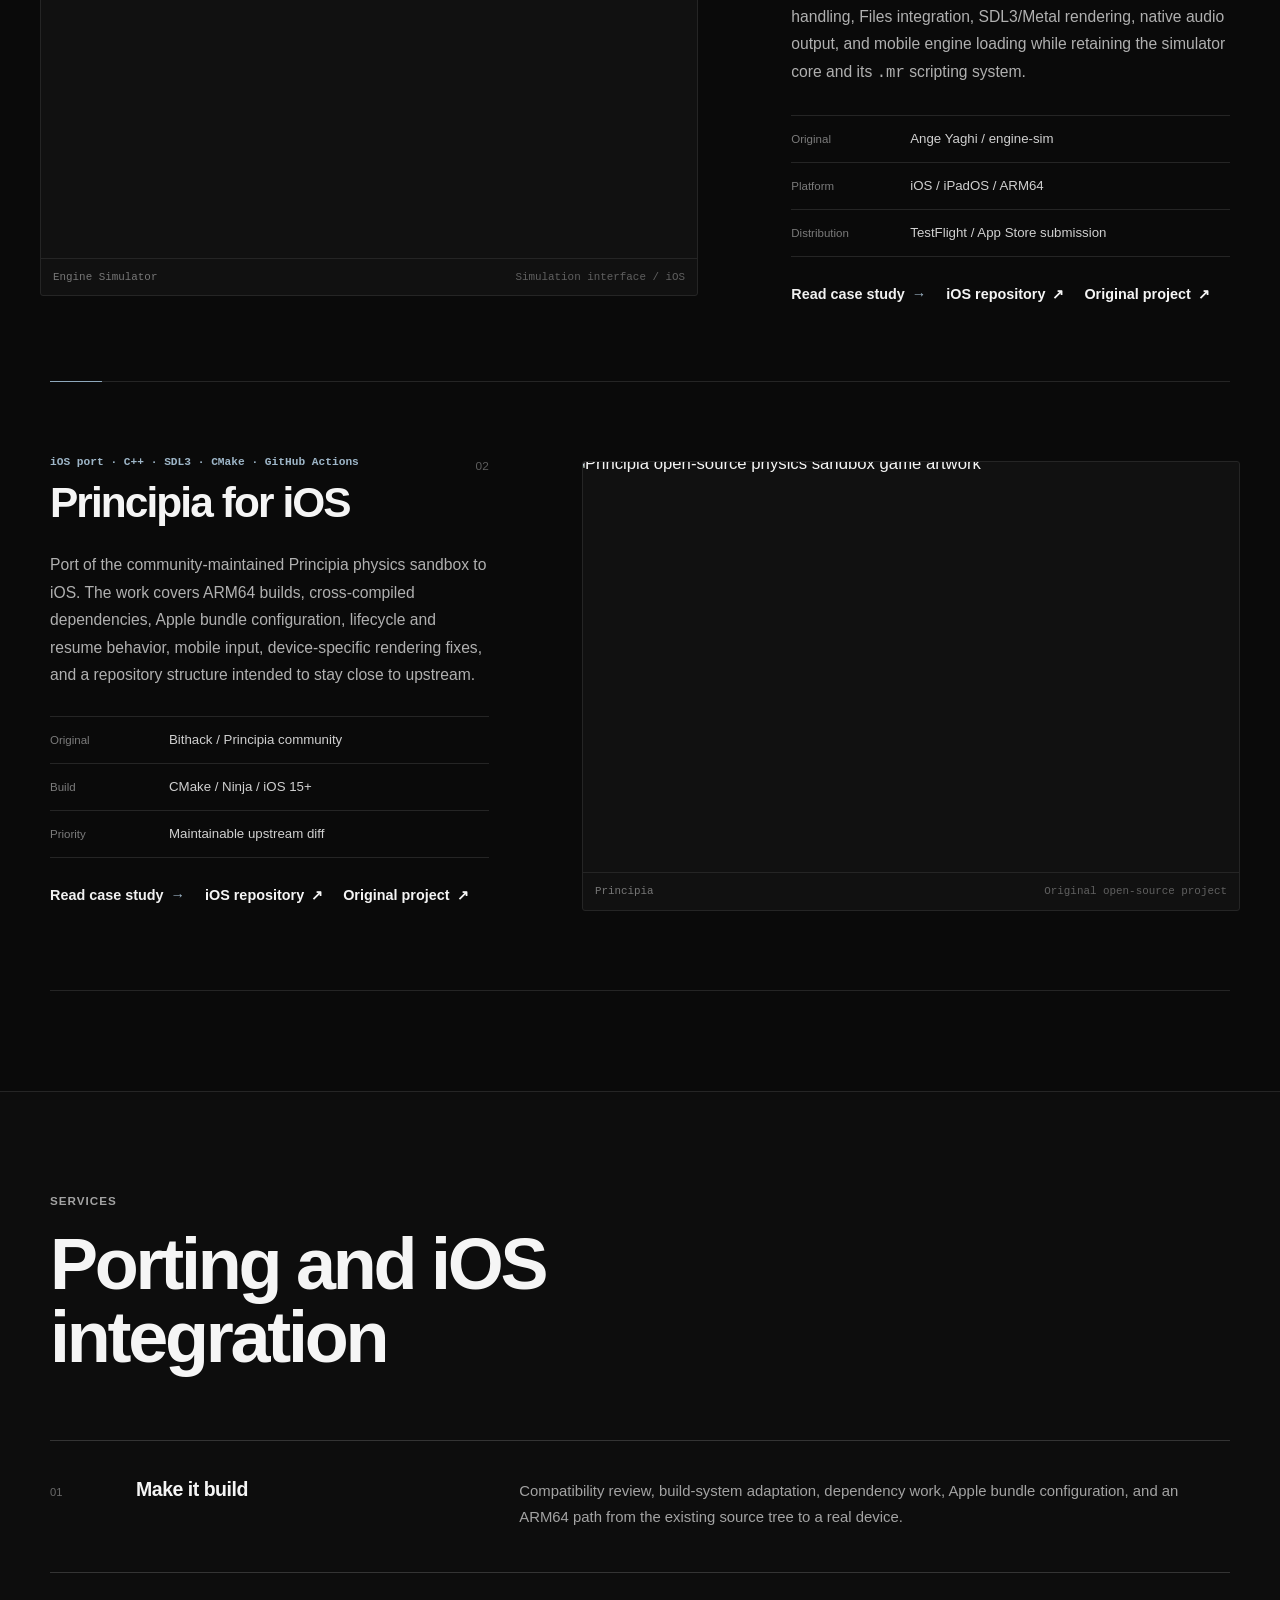
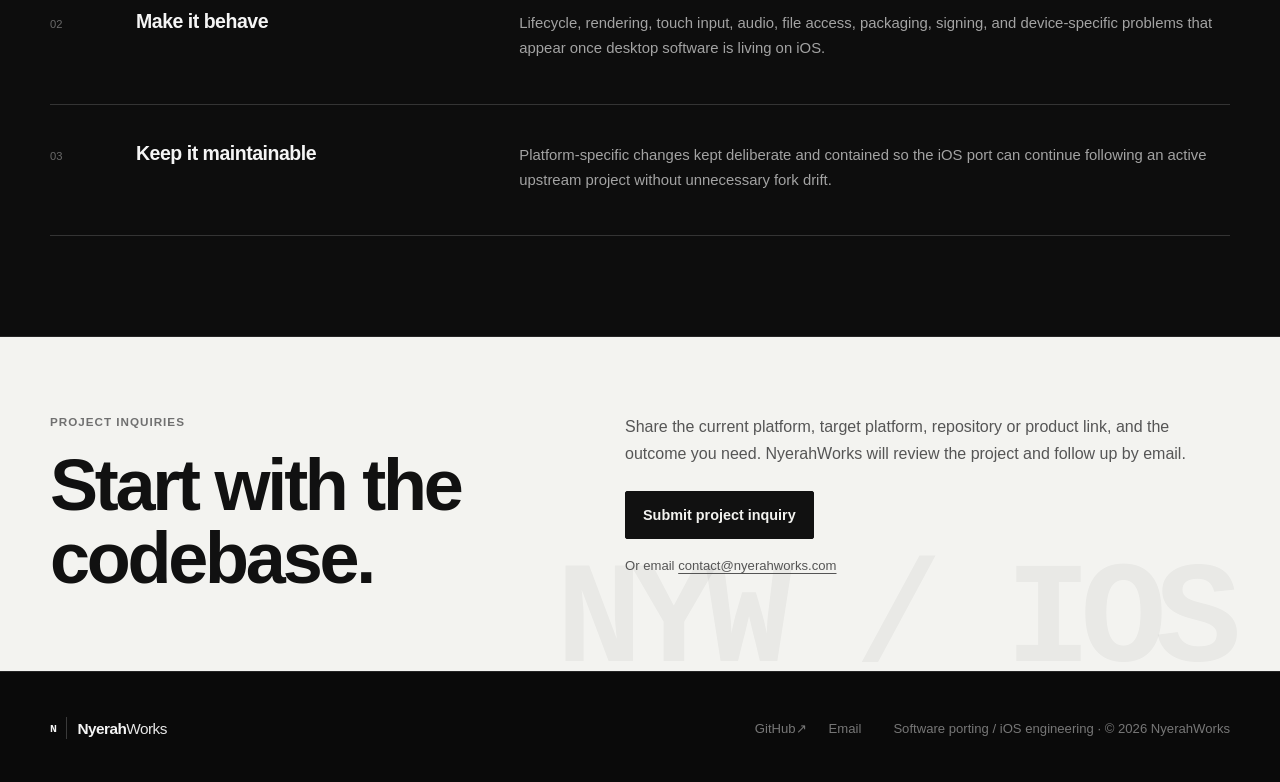
==== commit c2623602: "Link homepage to project inquiry form" ====
--- a/index.html
+++ b/index.html
@@ -46,7 +46,7 @@
       <nav class="site-nav" id="site-nav" data-nav>
         <a href="#work">Work</a>
         <a href="#services">Services</a>
-        <a class="nav-contact" href="mailto:contact@nyerahworks.com">Contact</a>
+        <a class="nav-contact" href="inquiry/">Project inquiry</a>
       </nav>
     </div>
   </header>
@@ -65,7 +65,7 @@
         <p class="hero-copy">NyerahWorks adapts desktop applications, games, and simulation software for iPhone and iPad. Projects are built against the original codebase, with platform-specific work isolated where practical.</p>
         <div class="hero-actions">
           <a class="button button-primary" href="#work">Selected work</a>
-          <a class="button button-quiet" href="mailto:contact@nyerahworks.com">Email NyerahWorks <span aria-hidden="true">↗</span></a>
+          <a class="button button-quiet" href="inquiry/">Start a project <span aria-hidden="true">→</span></a>
         </div>
       </div>
     </section>
@@ -209,8 +209,9 @@
           <h2>Start with the codebase.</h2>
         </div>
         <div class="contact-side">
-          <p>Send a repository link or a short description of the application, its current platform, and the Apple devices you want to support. The first question is whether the existing architecture can make the move cleanly.</p>
-          <a class="button button-light" href="mailto:contact@nyerahworks.com">contact@nyerahworks.com</a>
+          <p>Share the current platform, target platform, repository or product link, and the outcome you need. NyerahWorks will review the project and follow up by email.</p>
+          <a class="button button-light" href="inquiry/">Submit project inquiry</a>
+          <p style="margin-top:16px;margin-bottom:0;font-size:.82rem;">Or email <a href="mailto:contact@nyerahworks.com" style="text-decoration:underline;text-underline-offset:3px;">contact@nyerahworks.com</a></p>
         </div>
       </div>
     </section>
